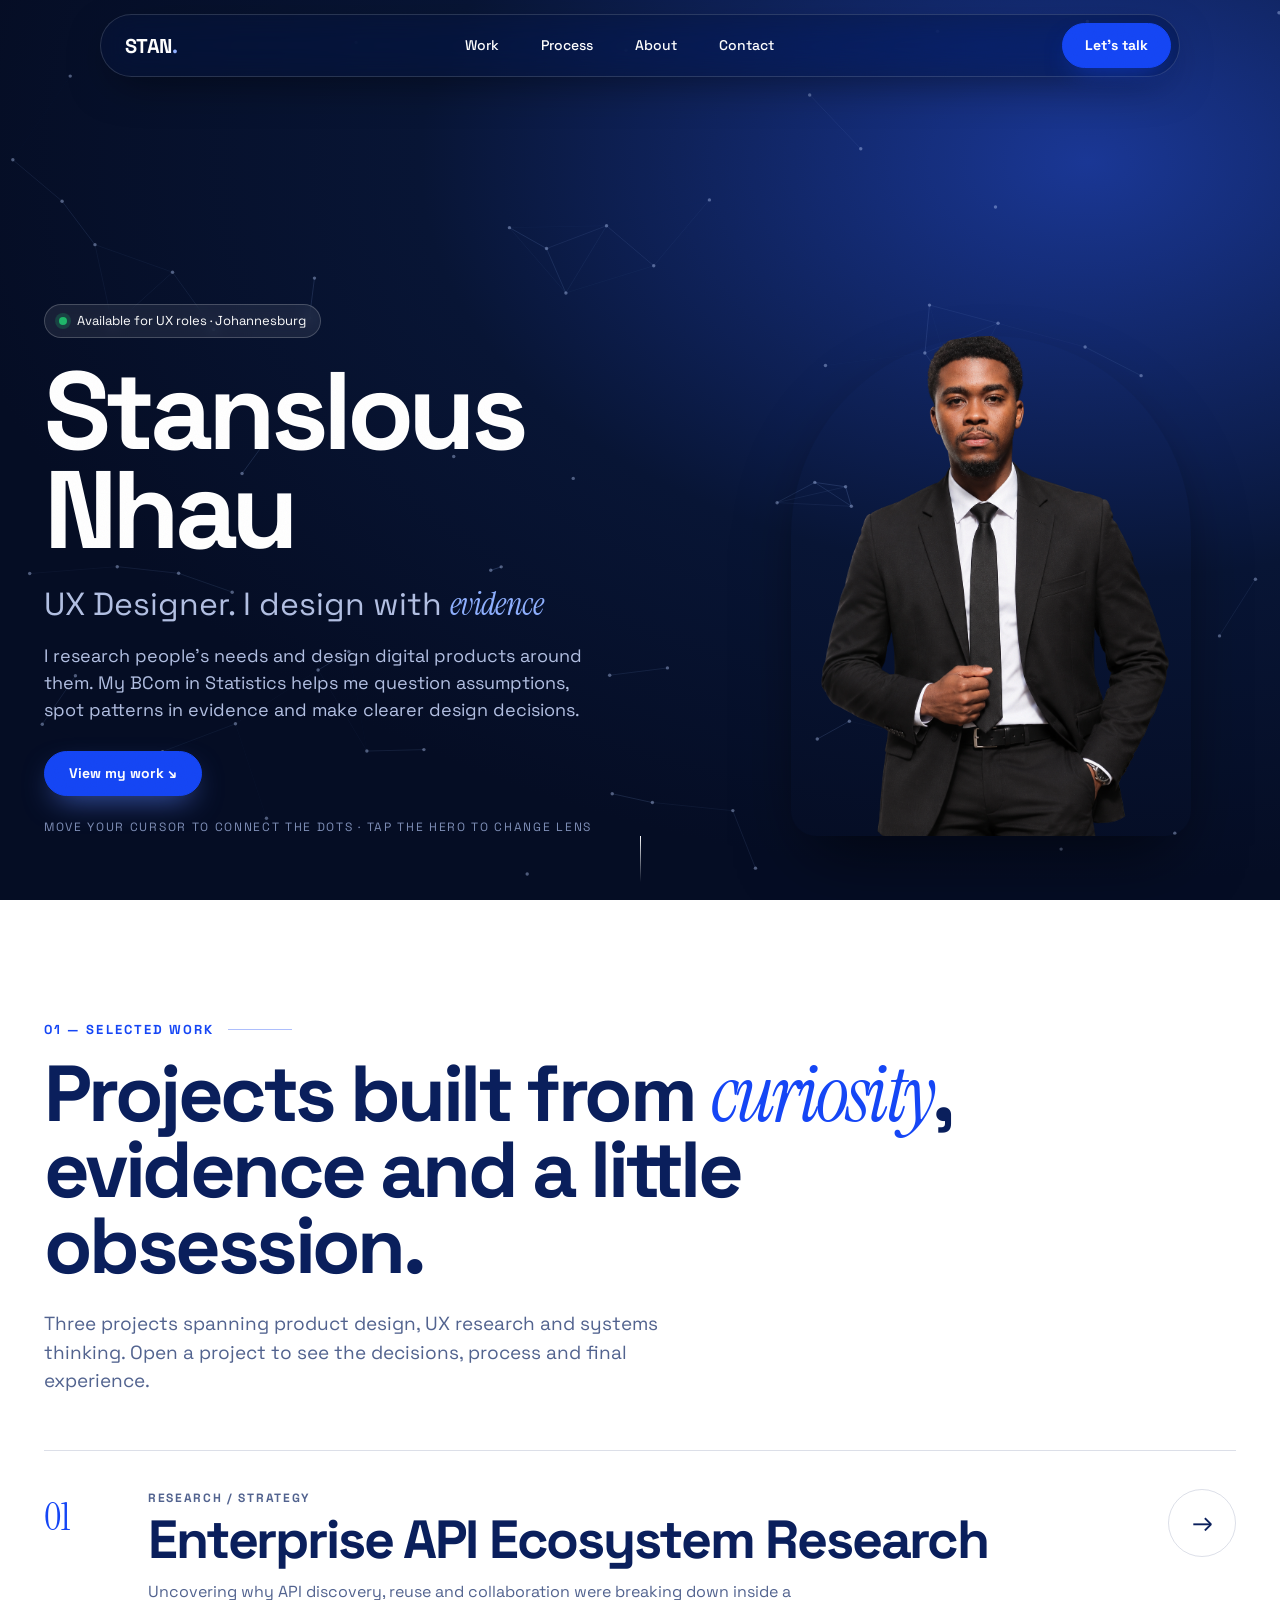
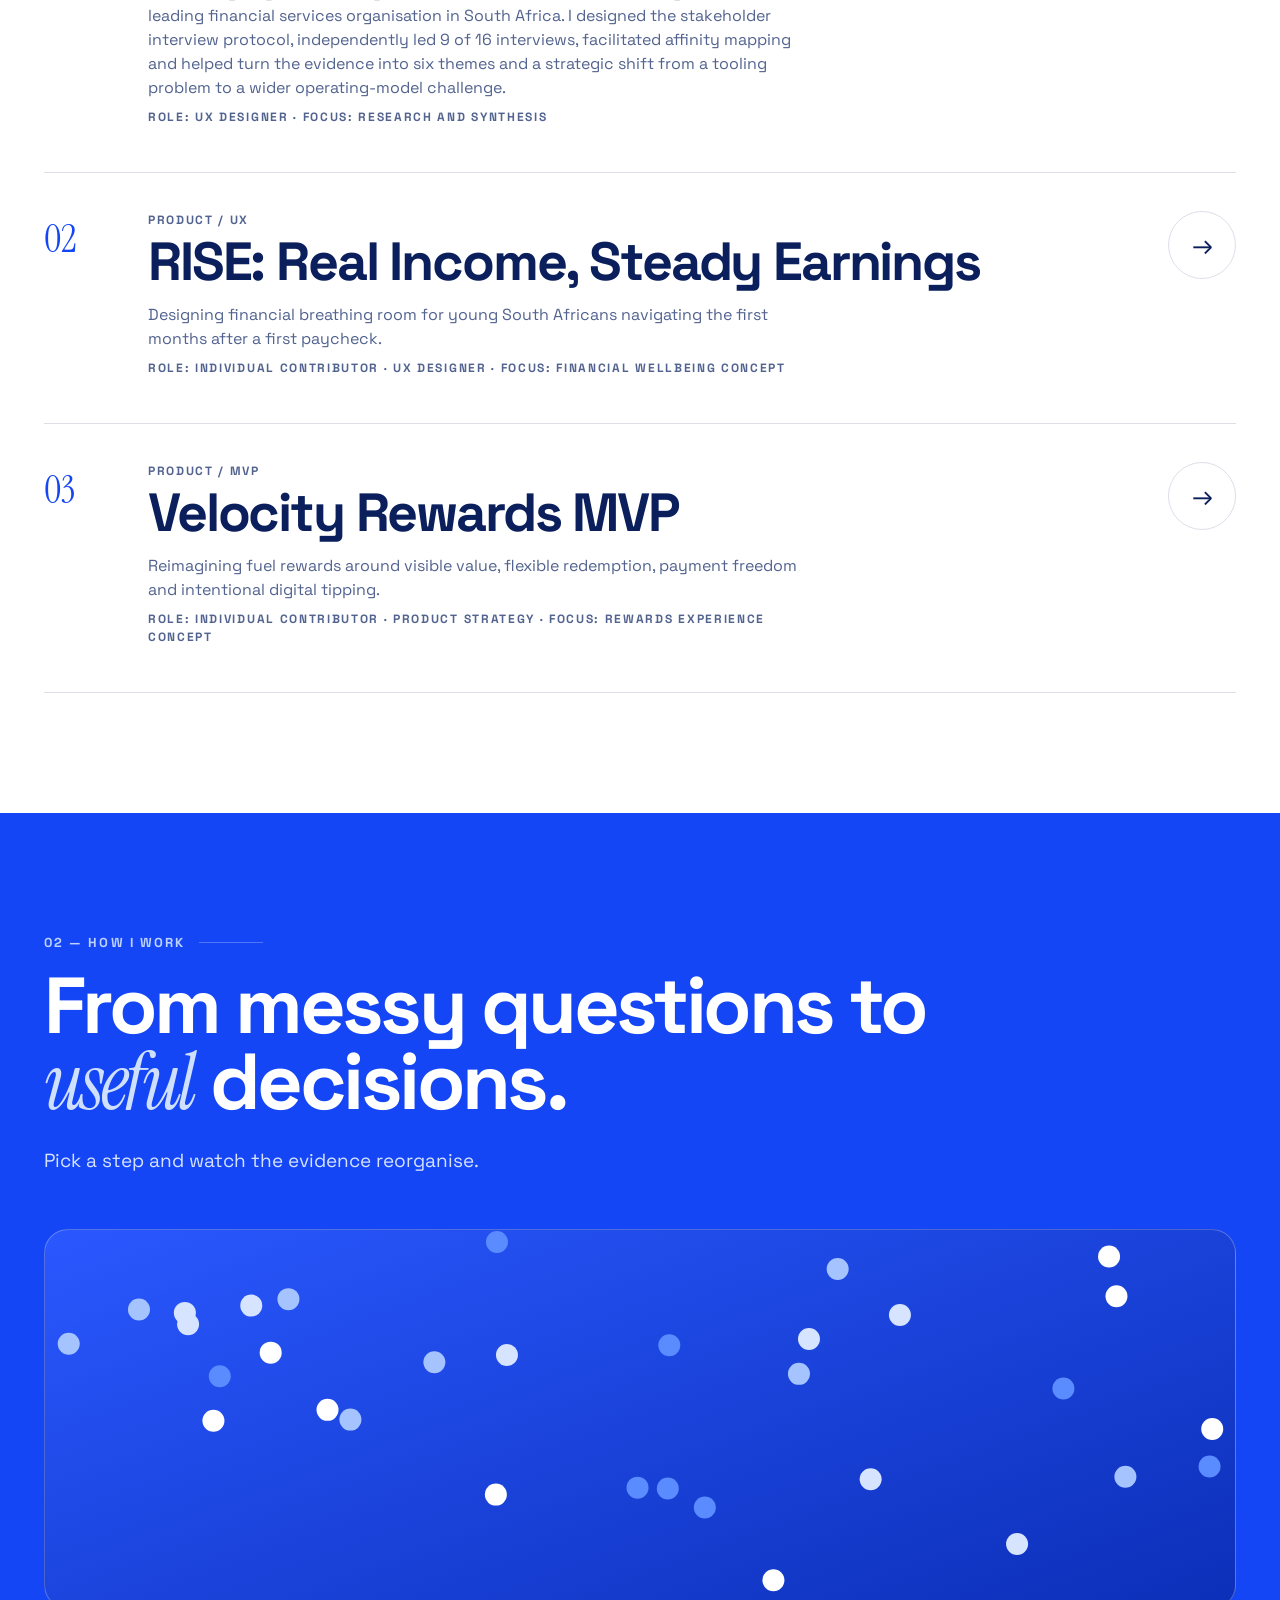
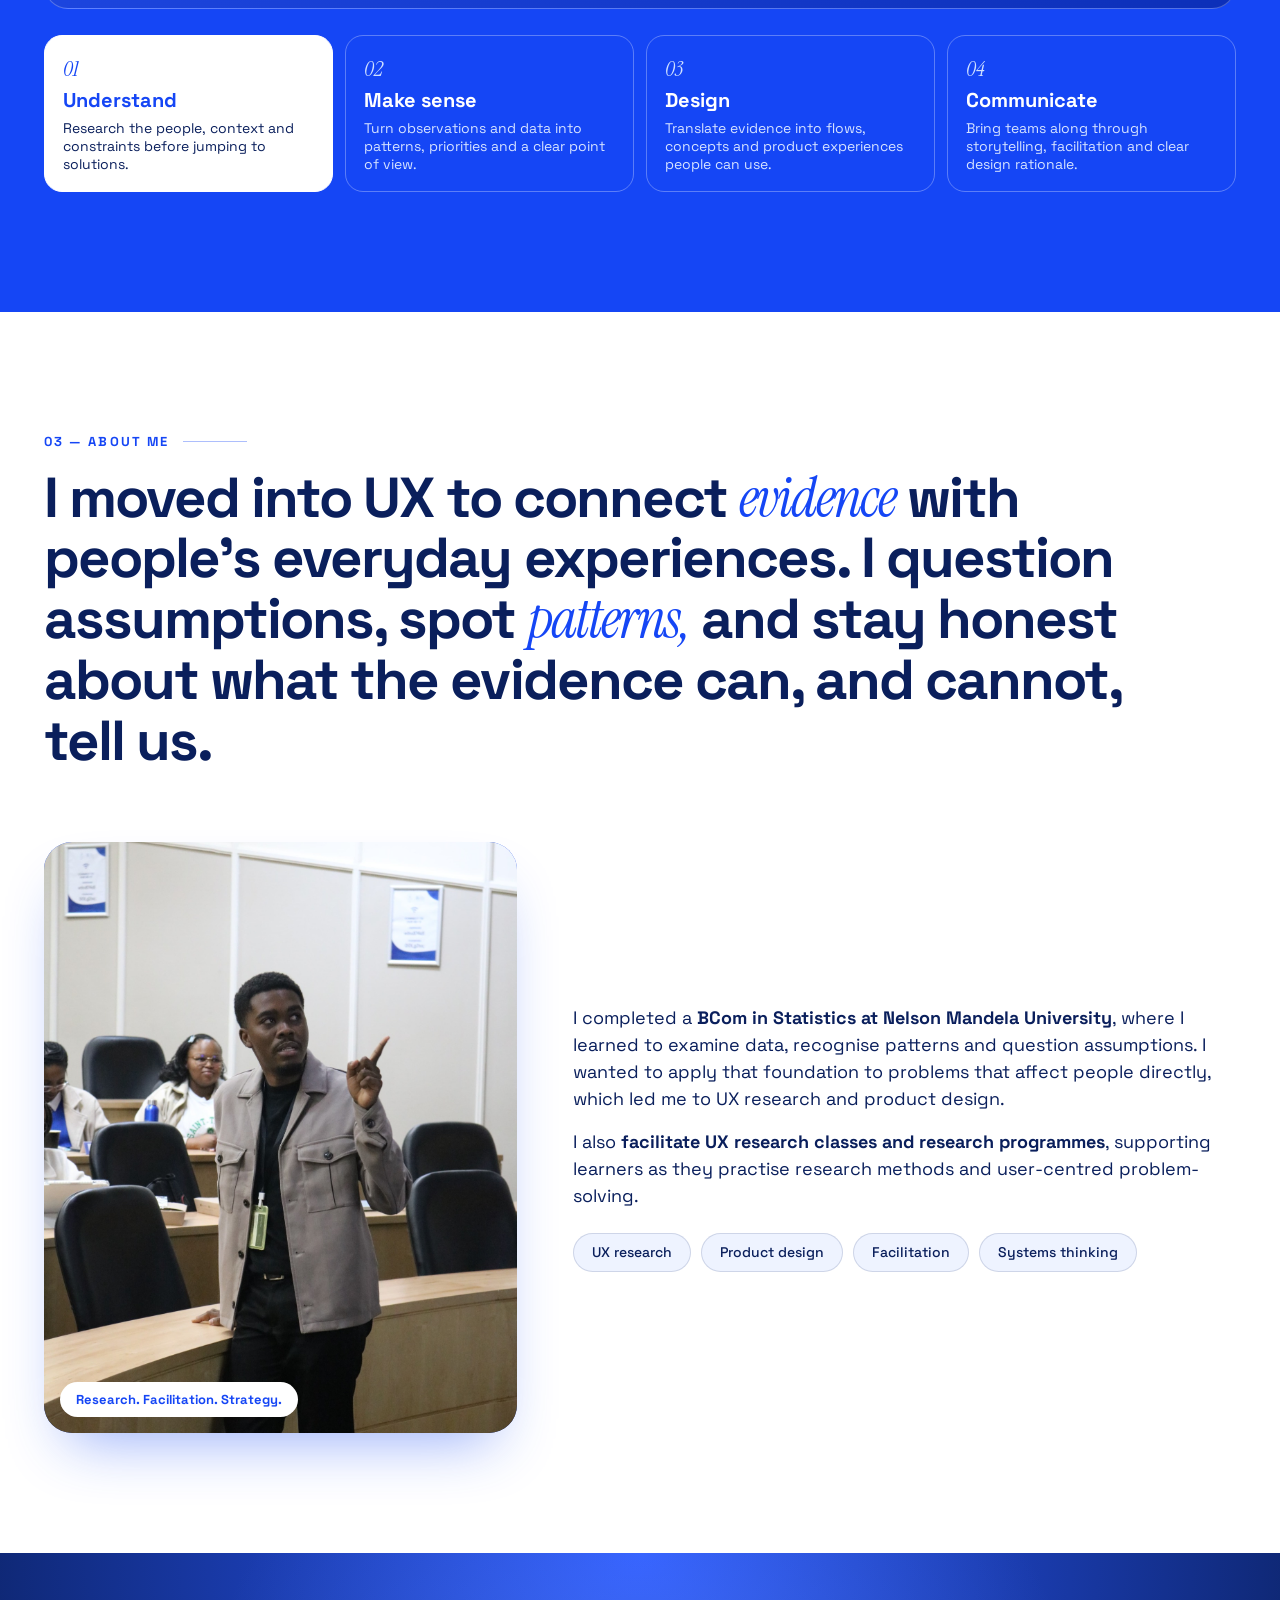
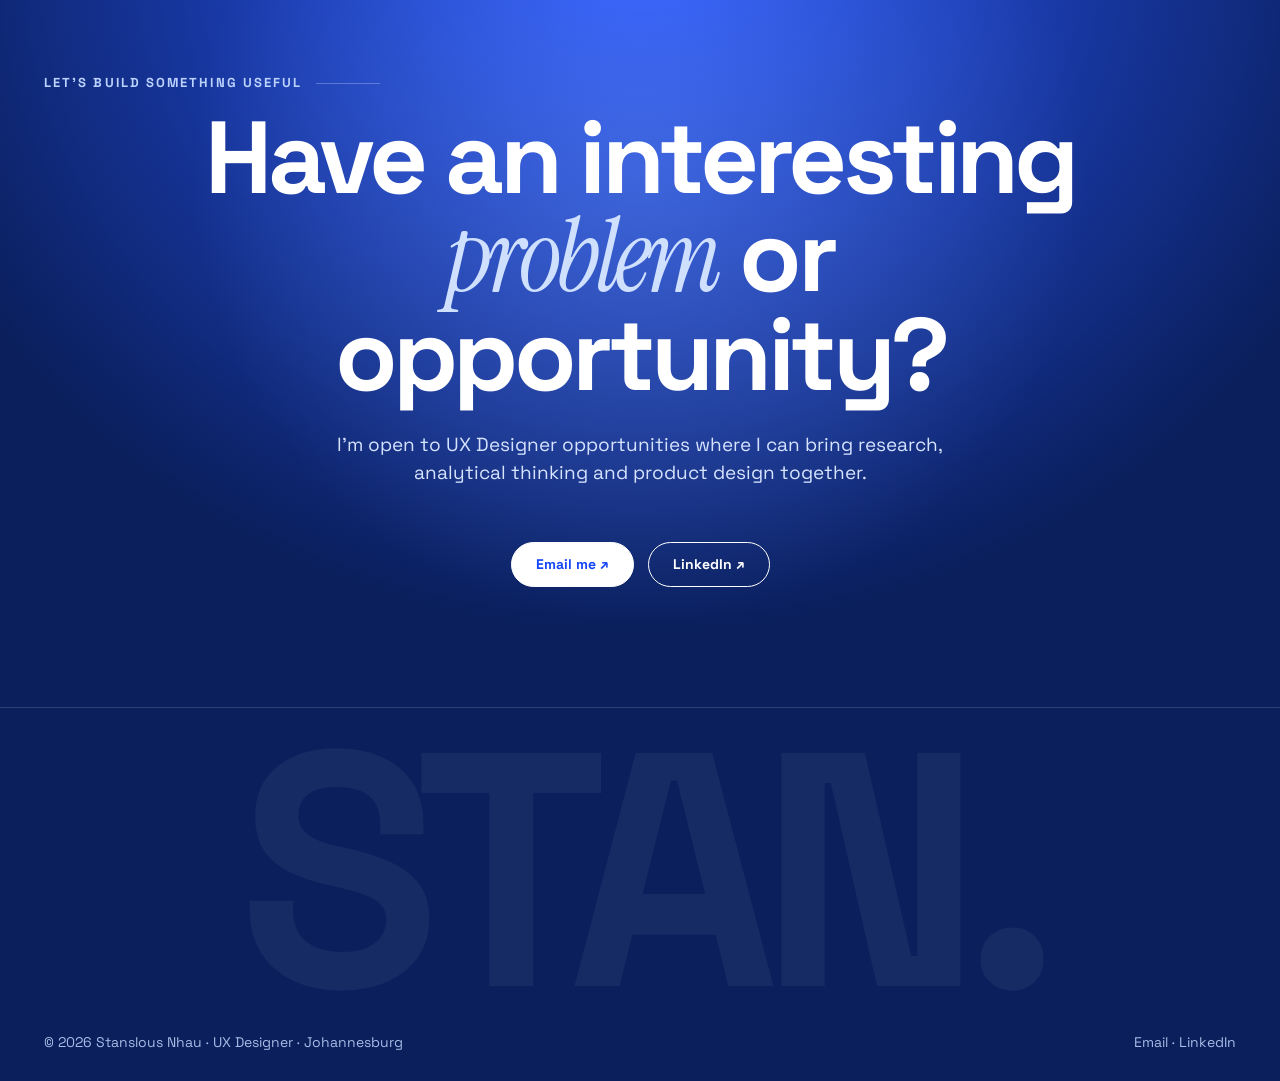
==== index.html @ 04c6da14 "pic" ====
<!DOCTYPE html>
<html lang="en">
<head>
<meta charset="utf-8">
<meta name="viewport" content="width=device-width, initial-scale=1, viewport-fit=cover">
<title>Stanslous Nhau | UX Designer</title>
<meta name="description" content="Stanslous Nhau is a UX Designer with a BCom in Statistics, using research and quantitative reasoning to make better product decisions.">
<meta name="theme-color" content="#1546f5">
<link rel="preconnect" href="https://fonts.googleapis.com">
<link rel="preconnect" href="https://fonts.gstatic.com" crossorigin>
<link href="https://fonts.googleapis.com/css2?family=Instrument+Serif:ital@0;1&family=Space+Grotesk:wght@400;500;700&display=swap" rel="stylesheet">
<style>
:root{--blue:#1546f5;--navy:#0a1f5c;--tint:#eef3ff;--white:#fff;
--bg:#fff;--fg:#0a1f5c;--mute:#52638f;--line:rgba(10,31,92,.14);--card:#eef3ff;--em:#1546f5;
--sans:"Space Grotesk",system-ui,-apple-system,"Segoe UI",Arial,sans-serif;--serif:"Instrument Serif",Georgia,"Times New Roman",serif;
box-sizing:border-box;padding-top:env(safe-area-inset-top,0px);padding-bottom:env(safe-area-inset-bottom,0px)}
html{scroll-behavior:smooth;scroll-padding-top:calc(env(safe-area-inset-top,0px) + 70px);color-scheme:light}
*{box-sizing:border-box}
body{margin:0;background:var(--bg);color:var(--fg);font-family:var(--sans);line-height:1.5;overflow-x:hidden}
a{color:inherit;text-decoration:none}
em,.em{font-family:var(--serif);font-style:italic;font-weight:400;color:var(--em)}
.wrap{max-width:1240px;margin:0 auto;padding:0 24px}
#bar{position:fixed;top:0;left:0;height:3px;width:0;background:var(--blue);z-index:100}
.cur{position:fixed;left:0;top:0;width:34px;height:34px;margin:-17px 0 0 -17px;border:1.5px solid var(--blue);border-radius:50%;pointer-events:none;z-index:90;transition:width .25s,height .25s,margin .25s,background .25s;opacity:0}
.cur.big{width:78px;height:78px;margin:-39px 0 0 -39px;background:rgba(21,70,245,.14)}
@media(hover:none), (max-width:700px){.cur,.pv{display:none!important}}
.logo{font-weight:700;font-size:20px;letter-spacing:-.03em}
.pill{display:inline-block;border:1.5px solid currentColor;border-radius:999px;padding:11px 24px;font-weight:700;font-size:14px;transition:background .25s,color .25s,border-color .25s;color:inherit;font-family:inherit}
.pill.fill{background:var(--blue);border-color:var(--blue);color:#fff}
.pill.fill:hover{background:var(--navy);border-color:var(--navy)}
.pill.wt{background:#fff;border-color:#fff;color:var(--blue)}.pill.wt:hover{background:#cfdcff;border-color:#cfdcff}
.pill.ol{color:#fff}.pill.ol:hover{background:#fff;color:var(--blue);border-color:#fff}
.hero{--a:#1546f5;position:relative;min-height:100vh;background:radial-gradient(90% 80% at 85% 20%,#dbe6ff 0%,#fff 62%);overflow:hidden;display:flex;align-items:flex-end;cursor:crosshair}
#cv{position:absolute;inset:0;width:100%;height:100%}
.hero .wrap{position:relative;padding-bottom:64px;padding-top:120px;pointer-events:none;width:100%;display:grid;grid-template-columns:1.15fr .85fr;gap:40px;align-items:end}
.hero a,.hero button{pointer-events:auto}
.chip{display:inline-flex;gap:10px;align-items:center;font-size:13px;border:1px solid var(--line);background:#fff;border-radius:999px;padding:6px 14px;margin-bottom:24px}
.dot{width:8px;height:8px;border-radius:50%;background:#1fb86a;box-shadow:0 0 0 4px rgba(31,184,106,.22)}
h1{font-size:clamp(52px,8.6vw,132px);line-height:.9;letter-spacing:-.05em;margin:0 0 20px;font-weight:700}
.lens{display:inline-block;font-family:var(--serif);font-style:italic;font-weight:400;color:var(--a);letter-spacing:-.02em;transition:opacity .25s,transform .25s}
.lens.out{opacity:0;transform:translateY(12px)}
.sub{font-size:clamp(22px,2.8vw,32px);margin:0 0 14px;color:var(--mute)}
.lede{max-width:540px;color:var(--mute);font-size:18px;margin:0 0 28px}
.hint{font-size:12px;letter-spacing:.14em;text-transform:uppercase;color:#8190b4;margin-top:22px}
.face{position:relative;justify-self:center;width:min(400px,86%);aspect-ratio:4/5;transition:transform .2s ease-out}
.face::before{display:none}
.frame{position:relative;z-index:1;width:100%;height:100%;border-radius:220px 220px 28px 28px;overflow:hidden;background:transparent;display:grid;place-items:center;color:var(--navy);font-weight:700;font-size:88px;letter-spacing:-.05em;box-shadow:none}
.frame img{position:absolute;inset:0;width:100%;height:100%;object-fit:cover}
@media(max-width:860px){.hero .wrap{grid-template-columns:1fr}.face{order:-1;width:220px}.frame{font-size:56px}}
section{padding:120px 0;position:relative}
.eyebrow{font-size:13px;font-weight:700;letter-spacing:.16em;text-transform:uppercase;color:var(--blue);margin:0 0 16px}
h2{font-size:clamp(38px,6.2vw,88px);line-height:.96;letter-spacing:-.045em;margin:0 0 26px;font-weight:700;max-width:1000px}
.lead{color:var(--mute);font-size:19px;max-width:640px;margin:0 0 54px}
.rv{opacity:0;transform:translateY(30px);transition:opacity .8s ease,transform .8s ease}.rv.in{opacity:1;transform:none}
.proj{display:grid;grid-template-columns:80px 1fr auto;gap:24px;padding:38px 0;border-top:1px solid var(--line);align-items:start;transition:padding .35s}
.proj:last-of-type{border-bottom:1px solid var(--line)}
.proj:hover{padding-left:20px}
.proj .n{font-family:var(--serif);font-size:38px;color:var(--blue)}
.proj h3{font-size:clamp(28px,4.2vw,56px);letter-spacing:-.04em;line-height:1;margin:6px 0 14px;font-weight:700}
.tag{font-size:12px;font-weight:700;letter-spacing:.14em;text-transform:uppercase;color:var(--mute)}
.proj p{margin:0 0 8px;max-width:660px;color:var(--mute)}
.ar{width:68px;height:68px;border-radius:50%;border:1.5px solid var(--line);display:grid;place-items:center;font-size:26px;transition:.35s}
.proj:hover .ar{background:var(--blue);color:#fff;border-color:var(--blue);transform:rotate(-45deg)}
@media(max-width:700px){.proj{grid-template-columns:1fr}.ar{width:48px;height:48px}}
.pv{position:fixed;left:0;top:0;width:280px;height:190px;border-radius:18px;pointer-events:none;z-index:80;opacity:0;transform:scale(.8);transition:opacity .25s,transform .25s;display:flex;flex-direction:column;justify-content:space-between;padding:18px;color:#fff;font-weight:700}
.pv.on{opacity:1;transform:scale(1)}
.pv b{font-size:84px;letter-spacing:-.06em;line-height:.8;font-family:var(--serif);font-style:italic;font-weight:400}
.lab{background:var(--blue);color:#fff}
.lab .eyebrow{color:#bcd2ff}.lab .lead{color:#d6e3ff}.lab em{color:#cfe0ff}
.stage{position:relative;height:380px;border:1px solid rgba(255,255,255,.25);border-radius:24px;background:linear-gradient(160deg,#2a58ff,#0c2fb8);overflow:hidden;margin-bottom:26px}
.pt{position:absolute;left:0;top:0;width:22px;height:22px;border-radius:50%;transition:transform 1.1s cubic-bezier(.2,.8,.2,1)}
.steps{display:grid;grid-template-columns:repeat(4,1fr);gap:12px}
.st{background:none;border:1px solid rgba(255,255,255,.3);border-radius:18px;padding:18px;text-align:left;color:inherit;font-family:inherit;cursor:pointer;transition:.3s}
.st b{display:block;font-size:20px;margin:4px 0 6px}.st span{font-family:var(--serif);font-style:italic;color:#cfe0ff;font-size:22px}
.st p{margin:0;font-size:14px;color:#d6e3ff}
.st.on{background:#fff;color:var(--blue);border-color:#fff}.st.on p{color:var(--navy)}.st.on span{color:var(--blue)}
@media(max-width:820px){.steps{grid-template-columns:1fr 1fr}.stage{height:320px}}
.big{font-size:clamp(28px,4.4vw,60px);line-height:1.08;letter-spacing:-.035em;font-weight:700;max-width:1100px;margin:0 0 70px}
.w{opacity:.16;transition:opacity .25s}.w.l{opacity:1}
.two{display:grid;grid-template-columns:5fr 7fr;gap:56px;align-items:center}
.about-photo{position:relative;aspect-ratio:4/5;border-radius:28px;overflow:hidden;background:linear-gradient(160deg,#2f5cff,#0a2a9c);display:grid;place-items:center;color:#fff;font-weight:700;font-size:80px;letter-spacing:-.05em;box-shadow:0 30px 60px -24px rgba(21,70,245,.45)}
.about-photo img{position:absolute;inset:0;width:100%;height:100%;object-fit:cover}
.about-photo i{position:absolute;left:16px;bottom:16px;z-index:2;background:#fff;color:var(--blue);font-style:normal;font-size:13px;font-weight:700;border-radius:999px;padding:8px 16px;letter-spacing:0}
.two p{font-size:18px;margin:0 0 16px}
.chips{display:flex;flex-wrap:wrap;gap:10px;margin-top:24px}
.chips span{border:1.5px solid var(--line);background:var(--tint);border-radius:999px;padding:8px 18px;font-weight:500;font-size:14px;transition:.25s}
.chips span:hover{background:var(--blue);color:#fff;border-color:var(--blue)}
@media(max-width:820px){.two{grid-template-columns:1fr}.about-photo{max-width:360px}}
.contact{background:radial-gradient(80% 120% at 50% 0%,#2a58ff,#0a1f5c 75%);color:#fff;text-align:center;overflow:hidden}
.contact .eyebrow{color:#bcd2ff}
.contact h2{margin-left:auto;margin-right:auto;font-size:clamp(44px,8vw,120px)}
.contact em{color:#cfe0ff}
.contact .lead{margin-left:auto;margin-right:auto;color:#d6e3ff}
.btns{display:flex;gap:14px;justify-content:center;flex-wrap:wrap}
.mag{transition:transform .2s,background .25s,color .25s}
footer{background:var(--navy);color:#a9bbe6;padding:30px 0 calc(env(safe-area-inset-bottom,0px) + 28px);border-top:1px solid rgba(255,255,255,.14);font-size:14px}
footer .wrap{display:flex;justify-content:space-between;flex-wrap:wrap;gap:12px}
footer a:hover{color:#fff}
@media(prefers-reduced-motion:reduce){.rv{opacity:1;transform:none;transition:none}.pt{transition:none}html{scroll-behavior:auto}}

::selection{background:var(--blue);color:#fff}
body::after{content:"";position:fixed;inset:0;pointer-events:none;z-index:95;opacity:.045;mix-blend-mode:multiply;background-image:url("data:image/svg+xml,%3Csvg xmlns='http://www.w3.org/2000/svg' width='160' height='160'%3E%3Cfilter id='n'%3E%3CfeTurbulence type='fractalNoise' baseFrequency='.9' numOctaves='2' stitchTiles='stitch'/%3E%3C/filter%3E%3Crect width='100%25' height='100%25' filter='url(%23n)'/%3E%3C/svg%3E")}
nav{position:fixed;top:calc(env(safe-area-inset-top,0px) + 14px);left:50%;transform:translateX(-50%);width:min(1080px,calc(100% - 28px));z-index:70;display:flex;justify-content:space-between;align-items:center;padding:8px 8px 8px 24px;border-radius:999px;background:rgba(255,255,255,.7);backdrop-filter:blur(18px) saturate(1.5);-webkit-backdrop-filter:blur(18px) saturate(1.5);border:1px solid rgba(10,31,92,.1);box-shadow:0 12px 40px -14px rgba(10,31,92,.28);color:var(--navy);transition:background .4s,box-shadow .4s,top .4s;animation:rise .9s cubic-bezier(.2,.8,.2,1) 1.5s both}
nav.sc{background:rgba(255,255,255,.9);box-shadow:0 14px 44px -12px rgba(10,31,92,.35)}
.logo{font-weight:700;font-size:20px;letter-spacing:-.03em}.logo span{color:var(--blue)}
.links{position:relative;display:flex;gap:2px}
.links a{position:relative;z-index:1;padding:10px 20px;border-radius:999px;font-size:14px;font-weight:500;transition:color .25s}
.links a:hover,.links a.on{color:var(--blue)}
.ind{position:absolute;top:0;bottom:0;left:0;width:0;border-radius:999px;background:var(--tint);opacity:0;transition:left .4s cubic-bezier(.2,.8,.2,1),width .4s cubic-bezier(.2,.8,.2,1),opacity .3s}
.navr{display:flex;gap:8px;align-items:center}
.pill.sm{padding:11px 22px}
.burger{display:none;width:44px;height:44px;border-radius:50%;border:1px solid var(--line);background:#fff;cursor:pointer;position:relative;padding:0}
.burger span{position:absolute;left:13px;right:13px;height:1.6px;background:var(--navy);transition:.35s}
.burger span:first-child{top:18px}.burger span:last-child{top:25px}
.burger.x span:first-child{top:21.5px;transform:rotate(45deg)}.burger.x span:last-child{top:21.5px;transform:rotate(-45deg)}
.menu{position:fixed;inset:0;z-index:65;background:#fff;padding:calc(env(safe-area-inset-top,0px) + 110px) 28px 40px;display:flex;flex-direction:column;justify-content:space-between;opacity:0;visibility:hidden;transform:translateY(-12px);transition:.45s cubic-bezier(.2,.8,.2,1)}
.menu.open{opacity:1;visibility:visible;transform:none}
.menu a.m{font-family:var(--serif);font-size:clamp(46px,13vw,80px);line-height:1.08;letter-spacing:-.02em;display:block;border-bottom:1px solid var(--line);padding:6px 0}
.menu a.m i{font-size:15px;color:var(--blue);font-family:var(--sans);margin-right:14px;font-style:normal;vertical-align:middle}
.menu small{color:var(--mute);font-size:14px}
@media(max-width:760px){.links,.navr .pill{display:none}.burger{display:block}nav{padding-left:20px}}
@media(min-width:761px){.menu{display:none}}
@keyframes rise{from{opacity:0;transform:translate(var(--tx,0),24px)}to{opacity:1;transform:translate(var(--tx,0),0)}}
nav{--tx:-50%}
.intro{position:fixed;inset:0;z-index:200;background:var(--blue);display:grid;place-items:center;color:#fff;animation:curtain 1s cubic-bezier(.76,0,.24,1) 1.05s forwards}
.intro b{font-family:var(--serif);font-weight:400;font-size:clamp(48px,9vw,110px);letter-spacing:-.02em;animation:rise .8s cubic-bezier(.2,.8,.2,1) .15s both}
.intro small{display:block;text-align:center;font-size:12px;letter-spacing:.2em;text-transform:uppercase;opacity:.75;margin-top:6px;animation:rise .8s ease .35s both}
@keyframes curtain{to{transform:translateY(-100%);visibility:hidden}}
.hero .wrap>div:first-child>*{animation:rise .9s cubic-bezier(.2,.8,.2,1) backwards}
.hero .wrap>div:first-child>*:nth-child(1){animation-delay:1.55s}.hero .wrap>div:first-child>*:nth-child(2){animation-delay:1.65s}.hero .wrap>div:first-child>*:nth-child(3){animation-delay:1.75s}.hero .wrap>div:first-child>*:nth-child(4){animation-delay:1.85s}.hero .wrap>div:first-child>*:nth-child(5){animation-delay:1.95s}.hero .wrap>div:first-child>*:nth-child(6){animation-delay:2.05s}
.face{animation:rise 1.1s cubic-bezier(.2,.8,.2,1) 1.7s backwards}
.scrollcue{position:absolute;left:50%;bottom:18px;z-index:2;width:1px;height:46px;background:linear-gradient(var(--blue),transparent);transform-origin:top;animation:cue 2s ease-in-out infinite;pointer-events:none}
@keyframes cue{0%{transform:scaleY(0)}50%{transform:scaleY(1)}100%{transform:scaleY(1);opacity:0}}
.pill.fill{box-shadow:0 12px 28px -12px rgba(21,70,245,.65)}
.pill.fill:hover{transform:translateY(-2px)}
.proj{position:relative;isolation:isolate}
.proj::after{content:"";position:absolute;inset:0 -24px;background:linear-gradient(90deg,rgba(21,70,245,.07),transparent 70%);opacity:0;transition:opacity .4s;z-index:-1;border-radius:16px}
.proj:hover::after{opacity:1}
.eyebrow{display:flex;align-items:center;gap:14px}.eyebrow::after{content:"";height:1px;width:64px;background:currentColor;opacity:.35}
.contact{position:relative}.contact::before{content:"";position:absolute;left:50%;top:-30%;width:70vw;height:70vw;max-width:900px;max-height:900px;transform:translateX(-50%);border-radius:50%;background:radial-gradient(closest-side,rgba(120,160,255,.35),transparent);pointer-events:none}
.contact .wrap{position:relative}
.fw{font-weight:700;font-size:clamp(120px,26vw,380px);letter-spacing:-.06em;line-height:.8;color:rgba(255,255,255,.05);text-align:center;white-space:nowrap;overflow:hidden;margin-bottom:28px;user-select:none}
@media(prefers-reduced-motion:reduce){.intro{display:none}nav,.face,.hero .wrap>div:first-child>*{animation:none}.scrollcue{display:none}}

.hero{--a:#8fb0ff;background:radial-gradient(90% 80% at 85% 18%,#1a3796 0%,#081535 58%,#050d24 100%);color:#fff}
.hero h1{color:#fff}
.hero .sub,.hero .lede{color:#b3c0e3}
.hero .chip{background:rgba(255,255,255,.08);border-color:rgba(255,255,255,.2);color:#fff;backdrop-filter:blur(6px)}
.hero .hint{color:#7f8fb8}
.hero .face::before{opacity:.35;background:#4f7cff;filter:blur(36px)}
.hero .frame{box-shadow:0 30px 70px -20px rgba(0,0,0,.65)}
.scrollcue{background:linear-gradient(#fff,transparent)}
.hero .pill.fill{box-shadow:0 12px 30px -10px rgba(90,130,255,.7)}
.hero .pill.fill:hover{background:#fff;color:var(--blue);border-color:#fff}
nav.dk{background:rgba(8,21,53,.5);border-color:rgba(255,255,255,.14);color:#fff;box-shadow:0 14px 44px -14px rgba(0,0,0,.55)}
nav.dk .links a:hover,nav.dk .links a.on{color:#a9c2ff}
nav.dk .ind{background:rgba(255,255,255,.12)}
nav.dk .logo span{color:#8fb0ff}
nav.dk .pill.fill:hover{background:#fff;color:var(--blue);border-color:#fff}
nav.dk .burger{background:rgba(255,255,255,.1);border-color:rgba(255,255,255,.22)}
nav.dk .burger span{background:#fff}
nav.mo{background:transparent;border-color:transparent;box-shadow:none;backdrop-filter:none;-webkit-backdrop-filter:none;color:var(--navy)}
nav.mo .logo span{color:var(--blue)}
nav.mo .burger{background:#fff;border-color:var(--line)}
nav.mo .burger span{background:var(--navy)}
</style>
</head>
<body>
<div id="bar"></div><div class="cur" id="cur"></div>
<div class="pv" id="pv"><span id="pvt"></span><b id="pvn"></b></div>

<div class="intro" aria-hidden="true"><div><b>Stanslous Nhau</b><small>UX Designer · Portfolio</small></div></div>
<nav id="nav">
  <a class="logo" href="#top">STAN<span>.</span></a>
  <div class="links" id="links"><i class="ind" id="ind"></i><a href="#work">Work</a><a href="#lab">Process</a><a href="#about">About</a><a href="#contact">Contact</a></div>
  <div class="navr"><a class="pill fill sm" href="#contact">Let’s talk</a><button class="burger" id="burger" aria-label="Open menu" aria-expanded="false"><span></span><span></span></button></div>
</nav>
<div class="menu" id="menu"><div><a class="m" href="#work"><i>01</i>Work</a><a class="m" href="#lab"><i>02</i>Process</a><a class="m" href="#about"><i>03</i>About</a><a class="m" href="#contact"><i>04</i>Contact</a></div><small>smnhau03@gmail.com · Johannesburg, South Africa</small></div>

<header class="hero" id="top">
  <canvas id="cv"></canvas>
  <div class="wrap">
    <div>
      <div class="chip"><span class="dot"></span>Available for UX roles · Johannesburg</div>
      <h1>Stanslous Nhau</h1>
      <p class="sub">UX Designer. I design with <span class="lens" id="lens">evidence</span></p>
      <p class="lede">I research people’s needs and design digital products around them. My BCom in Statistics helps me question assumptions, spot patterns in evidence and make clearer design decisions.</p>
      <a class="pill fill mag" href="#work">View my work ↘</a>
      <div class="hint">Move your cursor to connect the dots · tap the hero to change lens</div>
    </div>
    <div class="face" id="face"><div class="frame">SN<img src="assets/stan-portrait.png" alt="Portrait of Stanslous Nhau" onerror="this.remove()"></div></div>
  </div>
<div class="scrollcue"></div>
</header>

<section id="work">
  <div class="wrap">
    <p class="eyebrow rv">01 — Selected work</p>
    <h2 class="rv">Projects built from <em>curiosity</em>, evidence and a little obsession.</h2>
    <p class="lead rv">Three projects spanning product design, UX research and systems thinking. Open a project to see the decisions, process and final experience.</p>

    <a class="proj rv" href="enterprise-api.html" data-c="#1546f5" data-n="01" data-t="Research / Strategy">
      <div class="n">01</div>
      <div><div class="tag">Research / Strategy</div><h3>Enterprise API Ecosystem Research</h3>
      <p>Uncovering why API discovery, reuse and collaboration were breaking down inside a leading financial services organisation in South Africa. I designed the stakeholder interview protocol, independently led 9 of 16 interviews, facilitated affinity mapping and helped turn the evidence into six themes and a strategic shift from a tooling problem to a wider operating-model challenge.</p>
      <p class="tag">Role: UX Designer · Focus: Research and synthesis</p></div><div class="ar">→</div>
    </a>
    <a class="proj rv" href="rise.html" data-c="#4f46e5" data-n="02" data-t="Product / UX">
      <div class="n">02</div>
      <div><div class="tag">Product / UX</div><h3>RISE: Real Income, Steady Earnings</h3>
      <p>Designing financial breathing room for young South Africans navigating the first months after a first paycheck.</p>
      <p class="tag">Role: Individual contributor · UX Designer · Focus: Financial wellbeing concept</p></div><div class="ar">→</div>
    </a>
    <a class="proj rv" href="velocity.html" data-c="#0a1f5c" data-n="03" data-t="Product / MVP">
      <div class="n">03</div>
      <div><div class="tag">Product / MVP</div><h3>Velocity Rewards MVP</h3>
      <p>Reimagining fuel rewards around visible value, flexible redemption, payment freedom and intentional digital tipping.</p>
      <p class="tag">Role: Individual contributor · Product strategy · Focus: Rewards experience concept</p></div><div class="ar">→</div>
    </a>
  </div>
</section>

<section class="lab" id="lab">
  <div class="wrap">
    <p class="eyebrow rv">02 — How I work</p>
    <h2 class="rv">From messy questions to <em>useful</em> decisions.</h2>
    <p class="lead rv">Pick a step and watch the evidence reorganise.</p>
    <div class="stage rv" id="stage" aria-label="Interactive illustration of the four steps"></div>
    <div class="steps rv" id="steps">
      <button class="st on"><span>01</span><b>Understand</b><p>Research the people, context and constraints before jumping to solutions.</p></button>
      <button class="st"><span>02</span><b>Make sense</b><p>Turn observations and data into patterns, priorities and a clear point of view.</p></button>
      <button class="st"><span>03</span><b>Design</b><p>Translate evidence into flows, concepts and product experiences people can use.</p></button>
      <button class="st"><span>04</span><b>Communicate</b><p>Bring teams along through storytelling, facilitation and clear design rationale.</p></button>
    </div>
  </div>
</section>

<section id="about">
  <div class="wrap">
    <p class="eyebrow">03 — About me</p>
    <p class="big" id="big">I moved into UX to connect _evidence_ with people’s everyday experiences. I question assumptions, spot _patterns_, and stay honest about what the evidence can, and cannot, tell us.</p>
    <div class="two rv">
      <div class="about-photo">SN<img src="assets/stan-about.jpg" alt="Stanslous Nhau presenting in a workshop" onerror="this.remove()"><i>Research. Facilitation. Strategy.</i></div>
      <div>
        <p>I completed a <b>BCom in Statistics at Nelson Mandela University</b>, where I learned to examine data, recognise patterns and question assumptions. I wanted to apply that foundation to problems that affect people directly, which led me to UX research and product design.</p>
        <p>I also <b>facilitate UX research classes and research programmes</b>, supporting learners as they practise research methods and user-centred problem-solving.</p>
        <div class="chips"><span>UX research</span><span>Product design</span><span>Facilitation</span><span>Systems thinking</span></div>
      </div>
    </div>
  </div>
</section>

<section class="contact" id="contact">
  <div class="wrap rv">
    <p class="eyebrow">Let’s build something useful</p>
    <h2>Have an interesting <em>problem</em> or opportunity?</h2>
    <p class="lead">I’m open to UX Designer opportunities where I can bring research, analytical thinking and product design together.</p>
    <div class="btns"><a class="pill wt mag" href="mailto:smnhau03@gmail.com">Email me ↗</a><a class="pill ol mag" href="https://www.linkedin.com/in/stanslous-nhau-3b56a53a6/">LinkedIn ↗</a></div>
  </div>
</section>
<footer><div class="fw" aria-hidden="true">STAN.</div><div class="wrap"><span>© 2026 Stanslous Nhau · UX Designer · Johannesburg</span><span><a href="mailto:smnhau03@gmail.com">Email</a> · <a href="https://www.linkedin.com/in/stanslous-nhau-3b56a53a6/">LinkedIn</a></span></div></footer>

<script>
(function(){
var $=function(s){return document.querySelector(s)},$$=function(s){return Array.prototype.slice.call(document.querySelectorAll(s))};
var RM=window.matchMedia('(prefers-reduced-motion:reduce)').matches;
var mx=-999,my=-999,cx=0,cy=0;
var bar=$('#bar'),cur=$('#cur'),pv=$('#pv'),face=$('#face');
window.addEventListener('mousemove',function(e){mx=e.clientX;my=e.clientY;cur.style.opacity=1;
 if(face&&!RM){face.style.transform=''}});
(function loop(){cx+=(mx-cx)*.2;cy+=(my-cy)*.2;cur.style.transform='translate('+cx+'px,'+cy+'px)';
 pv.style.left=(cx+24)+'px';pv.style.top=(cy+24)+'px';requestAnimationFrame(loop)})();
$$('a,button').forEach(function(e){e.addEventListener('mouseenter',function(){cur.classList.add('big')});e.addEventListener('mouseleave',function(){cur.classList.remove('big')})});
$$('.proj').forEach(function(p){p.addEventListener('mouseenter',function(){if(matchMedia('(hover:none)').matches||innerWidth<=700)return;pv.style.background=p.dataset.c;$('#pvn').textContent=p.dataset.n;$('#pvt').textContent=p.dataset.t;pv.classList.add('on')});
 p.addEventListener('mouseleave',function(){pv.classList.remove('on')});
 p.addEventListener('click',function(){pv.classList.remove('on');pv.style.opacity='0'},true);
 p.addEventListener('touchstart',function(){pv.classList.remove('on');pv.style.opacity='0'},{passive:true});
});
window.addEventListener('pagehide',function(){pv&&pv.classList.remove('on')});
$$('.mag').forEach(function(b){b.addEventListener('mousemove',function(e){var r=b.getBoundingClientRect();
 b.style.transform='translate('+((e.clientX-r.left-r.width/2)*.25)+'px,'+((e.clientY-r.top-r.height/2)*.35)+'px)'});
 b.addEventListener('mouseleave',function(){b.style.transform=''})});
var io=new IntersectionObserver(function(es){es.forEach(function(e){if(e.isIntersecting){e.target.classList.add('in');io.unobserve(e.target)}})},{threshold:.12});
$$('.rv').forEach(function(e){io.observe(e)});
var big=$('#big');
big.innerHTML=big.textContent.split(' ').map(function(w){var m=/^_(.+)_([.,]?)$/.exec(w);
 return m?'<span class="w em">'+m[1]+m[2]+'</span>':'<span class="w">'+w+'</span>'}).join(' ');
var words=$$('#big .w');
window.addEventListener('scroll',function(){
 var h=document.documentElement;bar.style.width=(h.scrollTop/(h.scrollHeight-innerHeight)*100)+'%';
 var r=big.getBoundingClientRect(),p=Math.max(0,Math.min(1,(innerHeight*.85-r.top)/(r.height+innerHeight*.25)));
 var n=Math.round(p*words.length);words.forEach(function(w,i){w.classList.toggle('l',i<n)})},{passive:true});
/* hero canvas */
var cv=$('#cv'),g=cv.getContext('2d'),hero=$('.hero'),dots=[],W,H,acc='#8fb0ff';
function size(){W=cv.width=hero.clientWidth;H=cv.height=hero.clientHeight;dots=[];var n=Math.round(W*H/16000);
 for(var i=0;i<n;i++)dots.push({x:Math.random()*W,y:Math.random()*H,vx:(Math.random()-.5)*.35,vy:(Math.random()-.5)*.35})}
size();window.addEventListener('resize',size);
function draw(){g.clearRect(0,0,W,H);var r=hero.getBoundingClientRect(),px=mx-r.left,py=my-r.top;
 for(var i=0;i<dots.length;i++){var a=dots[i];if(!RM){a.x+=a.vx;a.y+=a.vy;if(a.x<0||a.x>W)a.vx*=-1;if(a.y<0||a.y>H)a.vy*=-1}
  var dm=Math.hypot(a.x-px,a.y-py);g.fillStyle=dm<170?acc:'rgba(190,210,255,.4)';g.beginPath();g.arc(a.x,a.y,dm<170?2.8:1.7,0,7);g.fill();
  if(dm<170){g.strokeStyle=acc;g.globalAlpha=1-dm/170;g.beginPath();g.moveTo(a.x,a.y);g.lineTo(px,py);g.stroke();g.globalAlpha=1}
  for(var j=i+1;j<dots.length;j++){var b=dots[j],d=Math.hypot(a.x-b.x,a.y-b.y);
   if(d<110){g.strokeStyle='rgba(150,185,255,'+(.22*(1-d/110))+')';g.beginPath();g.moveTo(a.x,a.y);g.lineTo(b.x,b.y);g.stroke()}}}
 requestAnimationFrame(draw)}
draw();
var L=[['evidence','#8fb0ff'],['empathy','#4fd1ff'],['clarity','#c1b8ff'],['curiosity','#ffffff']],li=0,lens=$('#lens');
function next(){li=(li+1)%L.length;lens.classList.add('out');setTimeout(function(){lens.textContent=L[li][0];acc=L[li][1];hero.style.setProperty('--a',acc);lens.classList.remove('out')},250)}
hero.addEventListener('click',function(e){if(!e.target.closest('a'))next()});
setInterval(next,4200);
/* process stage */
var stage=$('#stage'),pts=[],C=['#ffffff','#a5c4ff','#5b8cff','#d6e4ff'],N=32,seed=[];
for(var i=0;i<N;i++){var p=document.createElement('div');p.className='pt';p.style.background=C[i%4];stage.appendChild(p);pts.push(p);seed.push([Math.random(),Math.random()])}
function layout(m){var w=stage.clientWidth,h=stage.clientHeight;
 pts.forEach(function(p,i){var x,y,k=i%4,q=(i/4|0);
  if(m===0){x=seed[i][0]*(w-30);y=seed[i][1]*(h-30)}
  else if(m===1){var cxs=[.2,.4,.6,.8],cys=[.35,.7,.35,.7],a=q*.8+k;x=w*cxs[k]+Math.cos(a)*(18+q*6)-11;y=h*cys[k]+Math.sin(a)*(18+q*6)-11}
  else if(m===2){var col=i%8,row=i/8|0;x=w*.12+col*(w*.76/7)-11;y=h*.2+row*(h*.6/3)-11}
  else{var a2=i/N*6.283;x=w/2+Math.cos(a2)*Math.min(w,h)*.38-11;y=h/2+Math.sin(a2)*Math.min(w,h)*.38-11}
  p.style.transform='translate('+x+'px,'+y+'px) scale('+(m===3?1.15:1)+')'})}
var cur2=0,auto=true,sb=$$('.st');
function pick(m,u){if(u)auto=false;cur2=m;sb.forEach(function(b,i){b.classList.toggle('on',i===m)});layout(m)}
sb.forEach(function(b,i){b.addEventListener('click',function(){pick(i,true)})});
layout(0);window.addEventListener('resize',function(){layout(cur2)});
setInterval(function(){if(auto&&!RM){var r=stage.getBoundingClientRect();if(r.top<innerHeight&&r.bottom>0)pick((cur2+1)%4,false)}},3400);

/* nav: scroll state, active section, mobile menu */
var navEl=$('#nav'),ind=$('#ind'),lk=$$('#links a'),secs=['work','lab','about','contact'],burger=$('#burger'),menu=$('#menu');
function setInd(i){if(i<0){ind.style.opacity=0;lk.forEach(function(a){a.classList.remove('on')});return}
 var a=lk[i];ind.style.opacity=1;ind.style.left=a.offsetLeft+'px';ind.style.width=a.offsetWidth+'px';lk.forEach(function(x,j){x.classList.toggle('on',j===i)})}
function navScroll(){navEl.classList.toggle('sc',scrollY>30);navEl.classList.toggle('dk',$('.hero').getBoundingClientRect().bottom>90);var cur=-1;
 secs.forEach(function(id,i){var e=document.getElementById(id);if(e&&e.getBoundingClientRect().top<innerHeight*.45)cur=i});setInd(cur)}
window.addEventListener('scroll',navScroll,{passive:true});window.addEventListener('resize',navScroll);navScroll();
function tgl(o){menu.classList.toggle('open',o);navEl.classList.toggle('mo',o);burger.classList.toggle('x',o);burger.setAttribute('aria-expanded',o);burger.setAttribute('aria-label',o?'Close menu':'Open menu')}
burger.addEventListener('click',function(){tgl(!menu.classList.contains('open'))});
$$('#menu a').forEach(function(a){a.addEventListener('click',function(){tgl(false)})});
})();
</script>
</body>
</html>
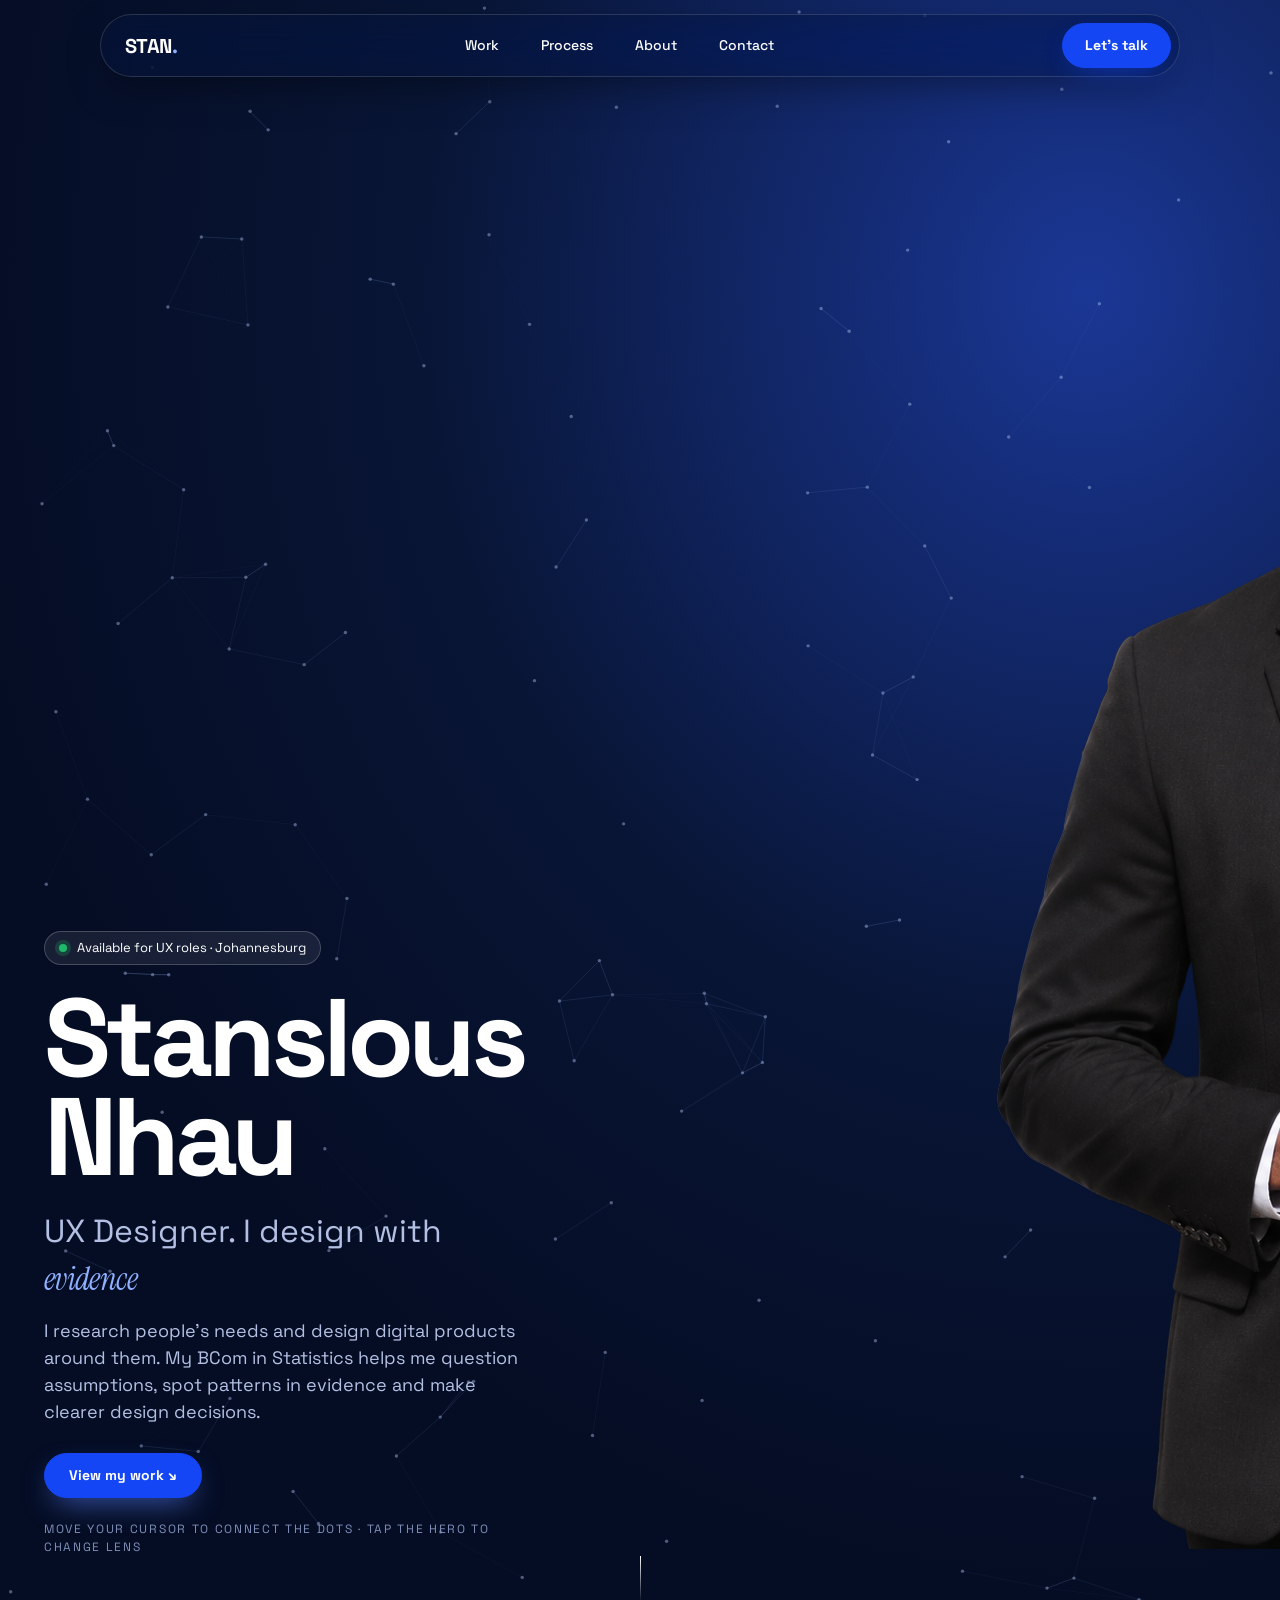
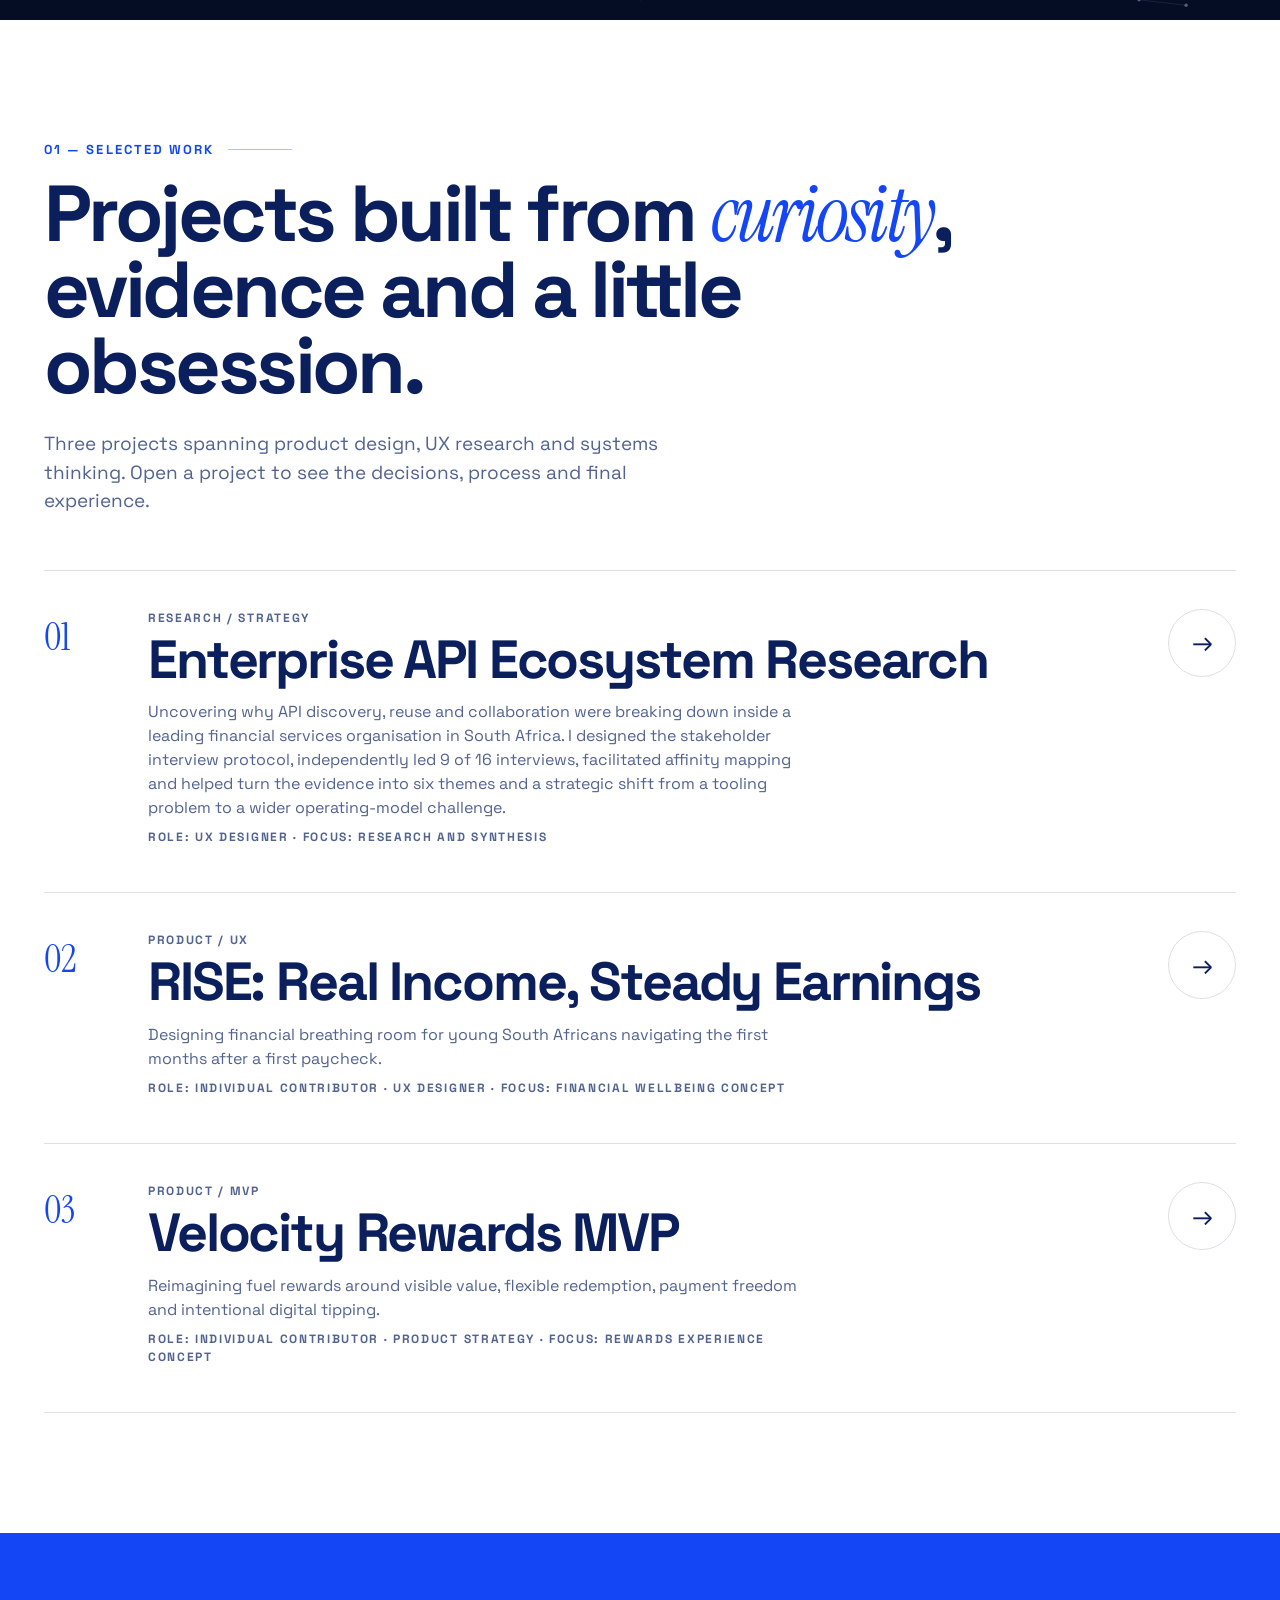
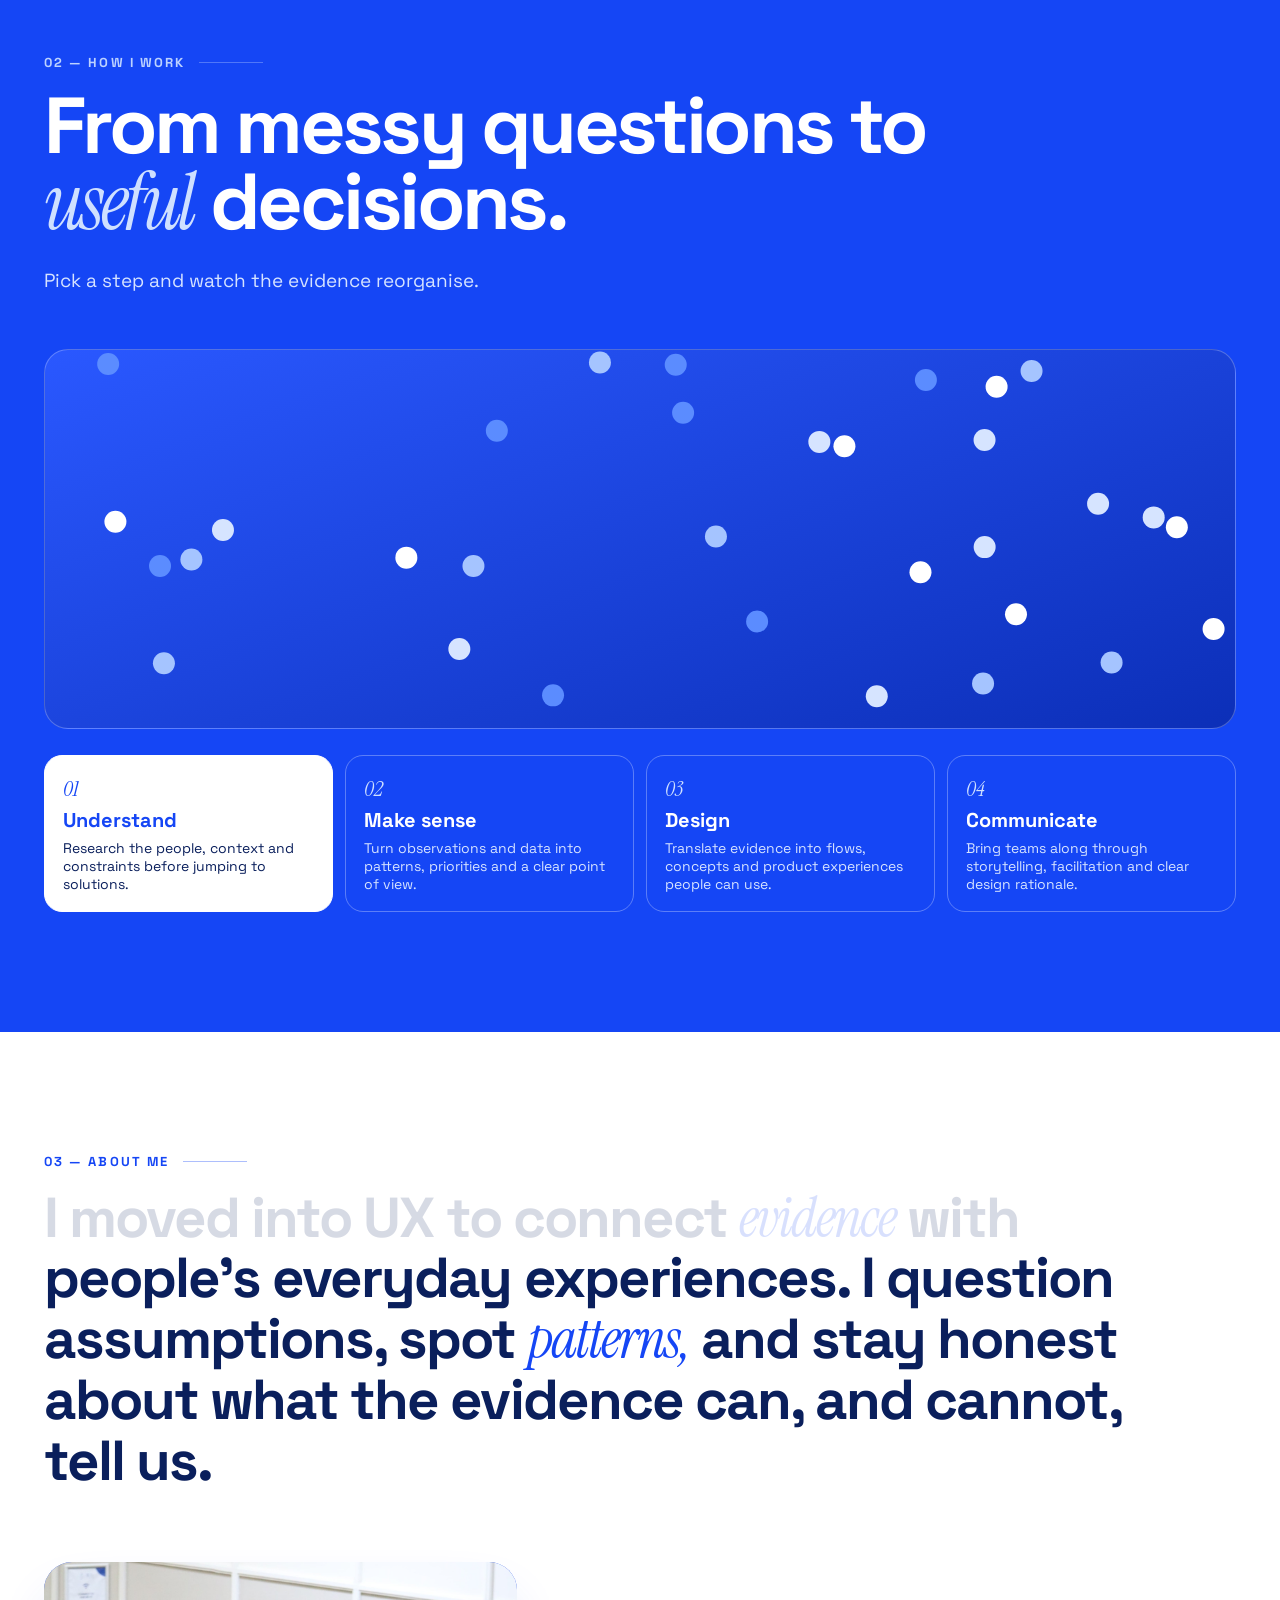
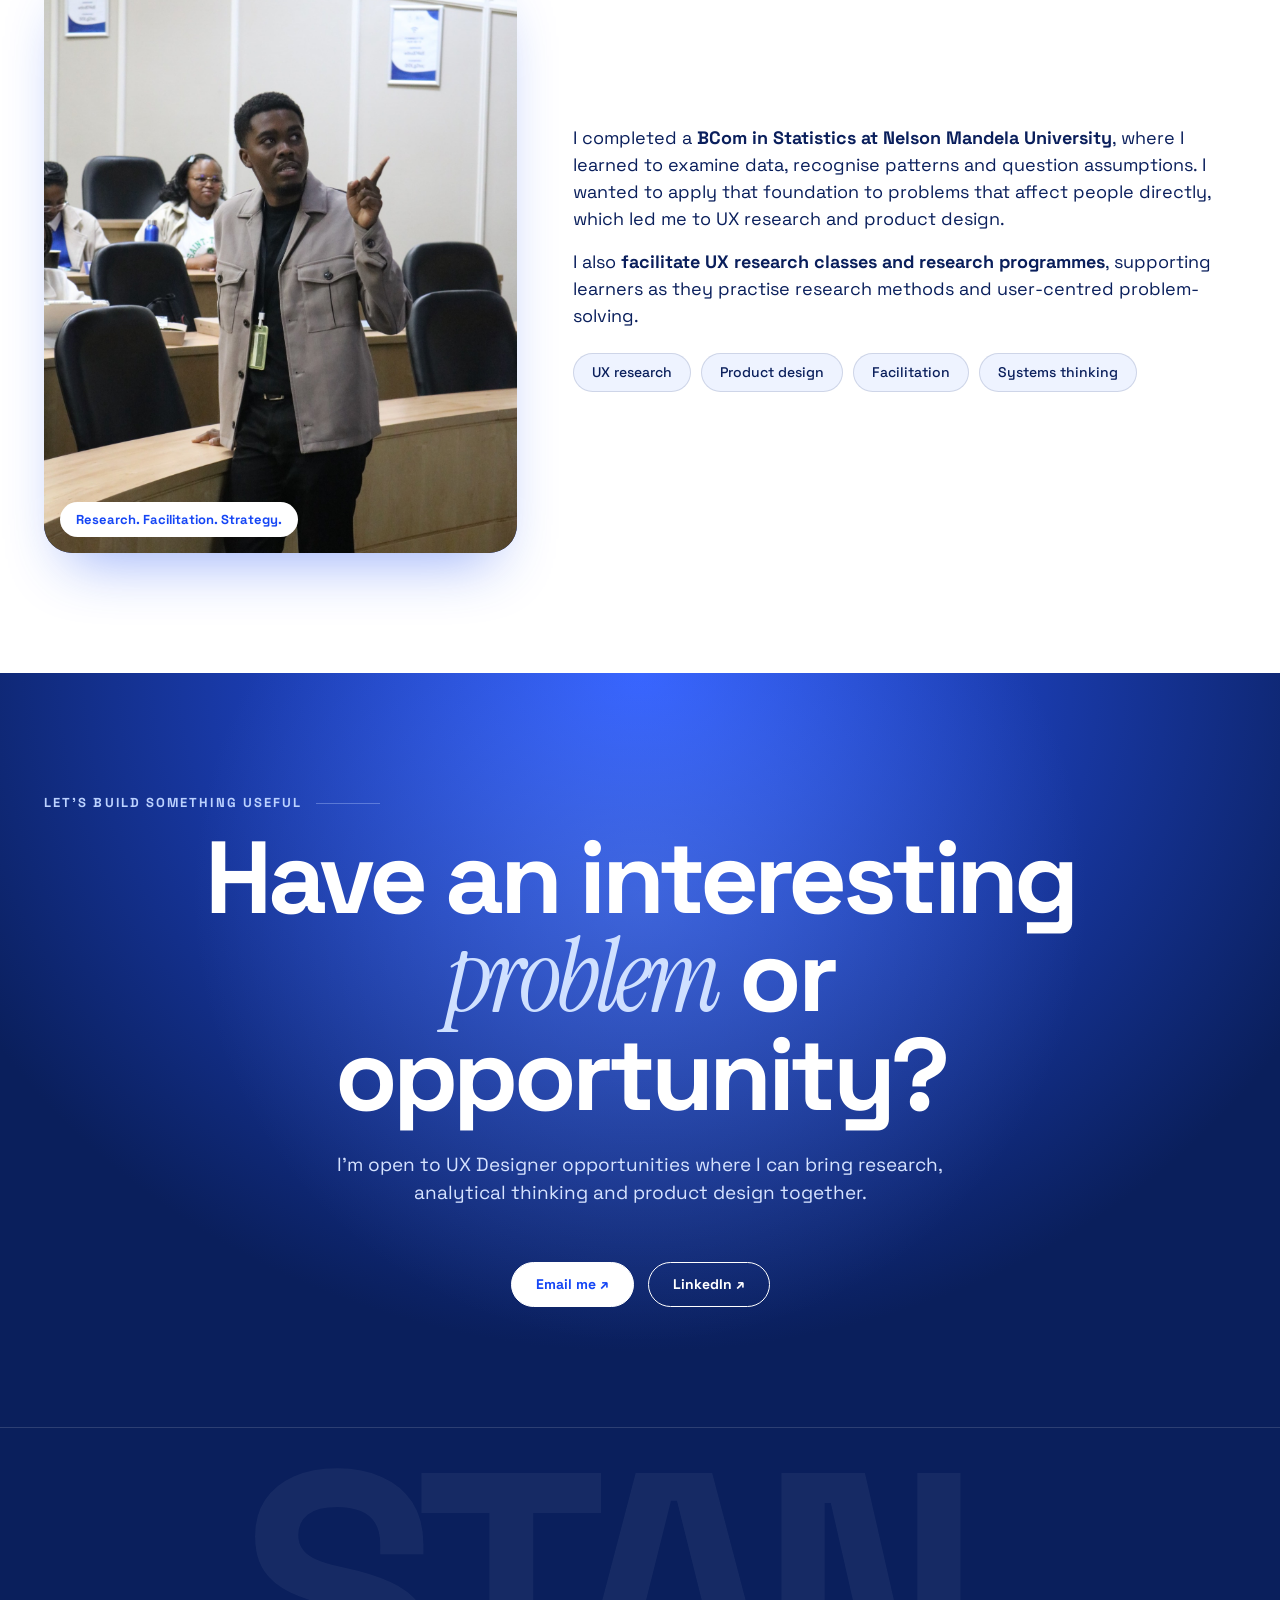
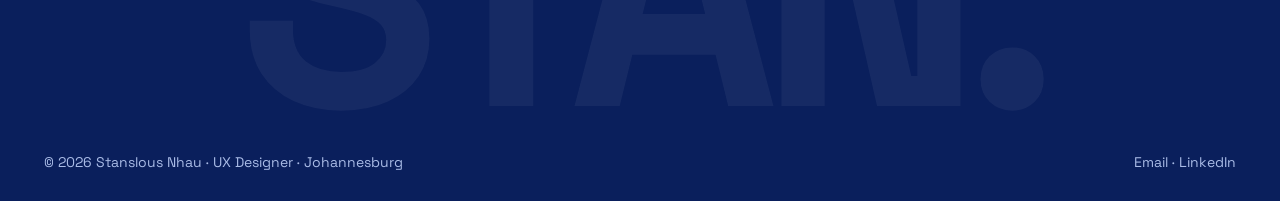
==== commit 006da276: "n" ====
--- a/index.html
+++ b/index.html
@@ -188,7 +188,7 @@
       <a class="pill fill mag" href="#work">View my work ↘</a>
       <div class="hint">Move your cursor to connect the dots · tap the hero to change lens</div>
     </div>
-    <div class="face" id="face"><div class="frame">SN<img src="assets/stan-portrait.png" alt="Portrait of Stanslous Nhau" onerror="this.remove()"></div></div>
+    <div class="face" id="face"><img src="assets/stan-portrait.png" alt="Portrait of Stanslous Nhau" onerror="this.remove()"></div>
   </div>
 <div class="scrollcue"></div>
 </header>
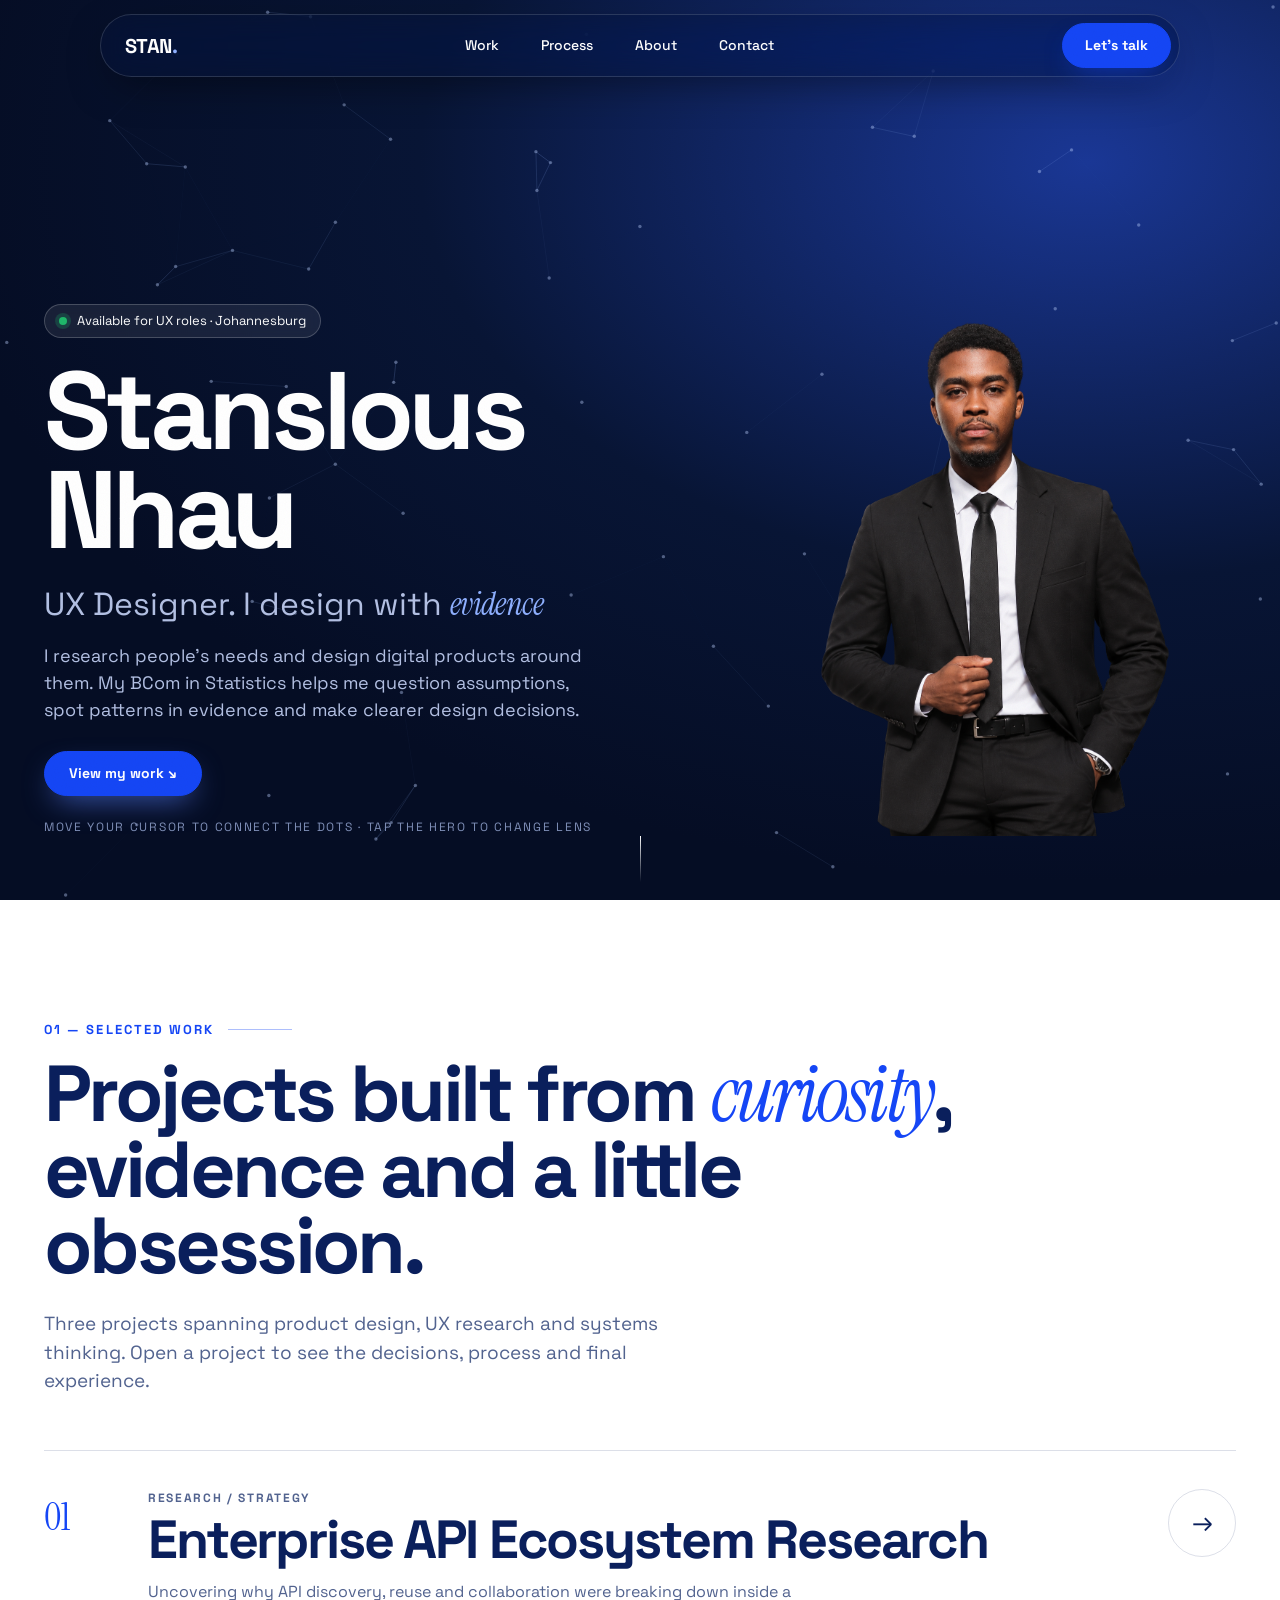
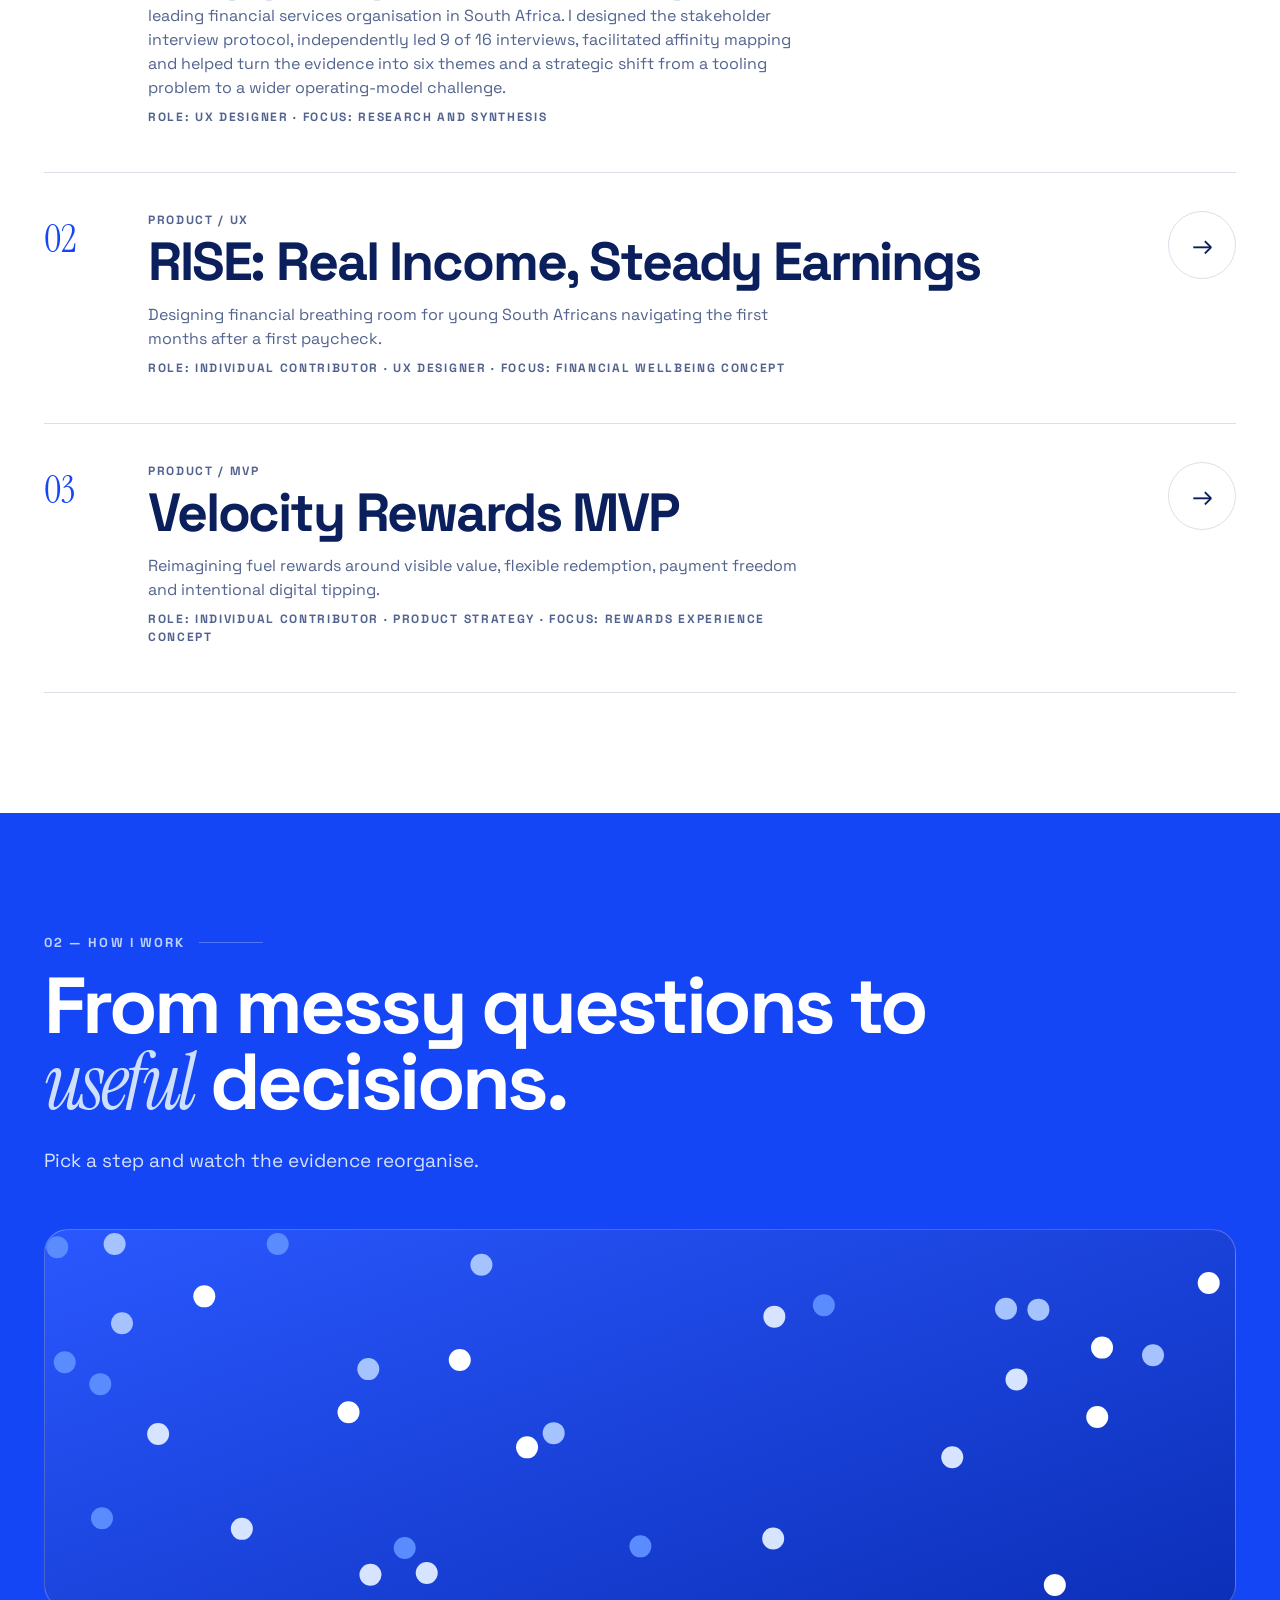
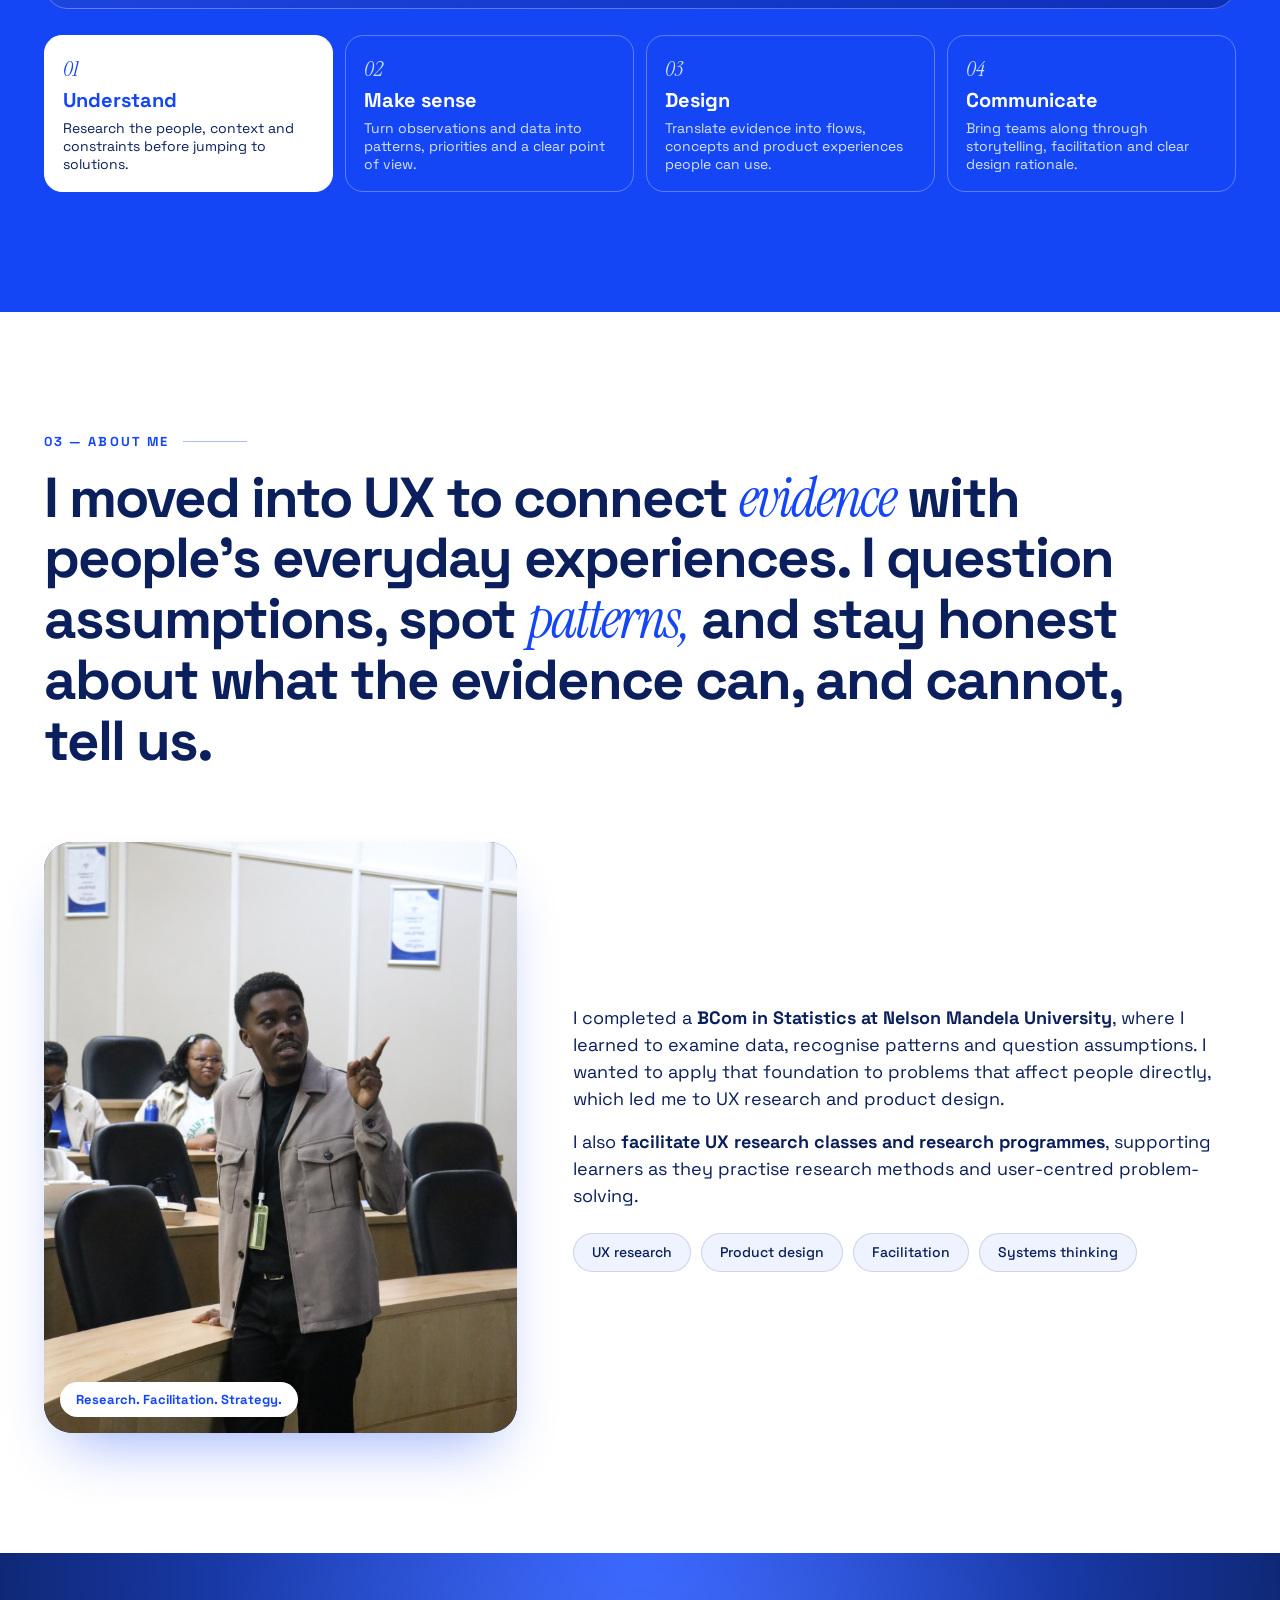
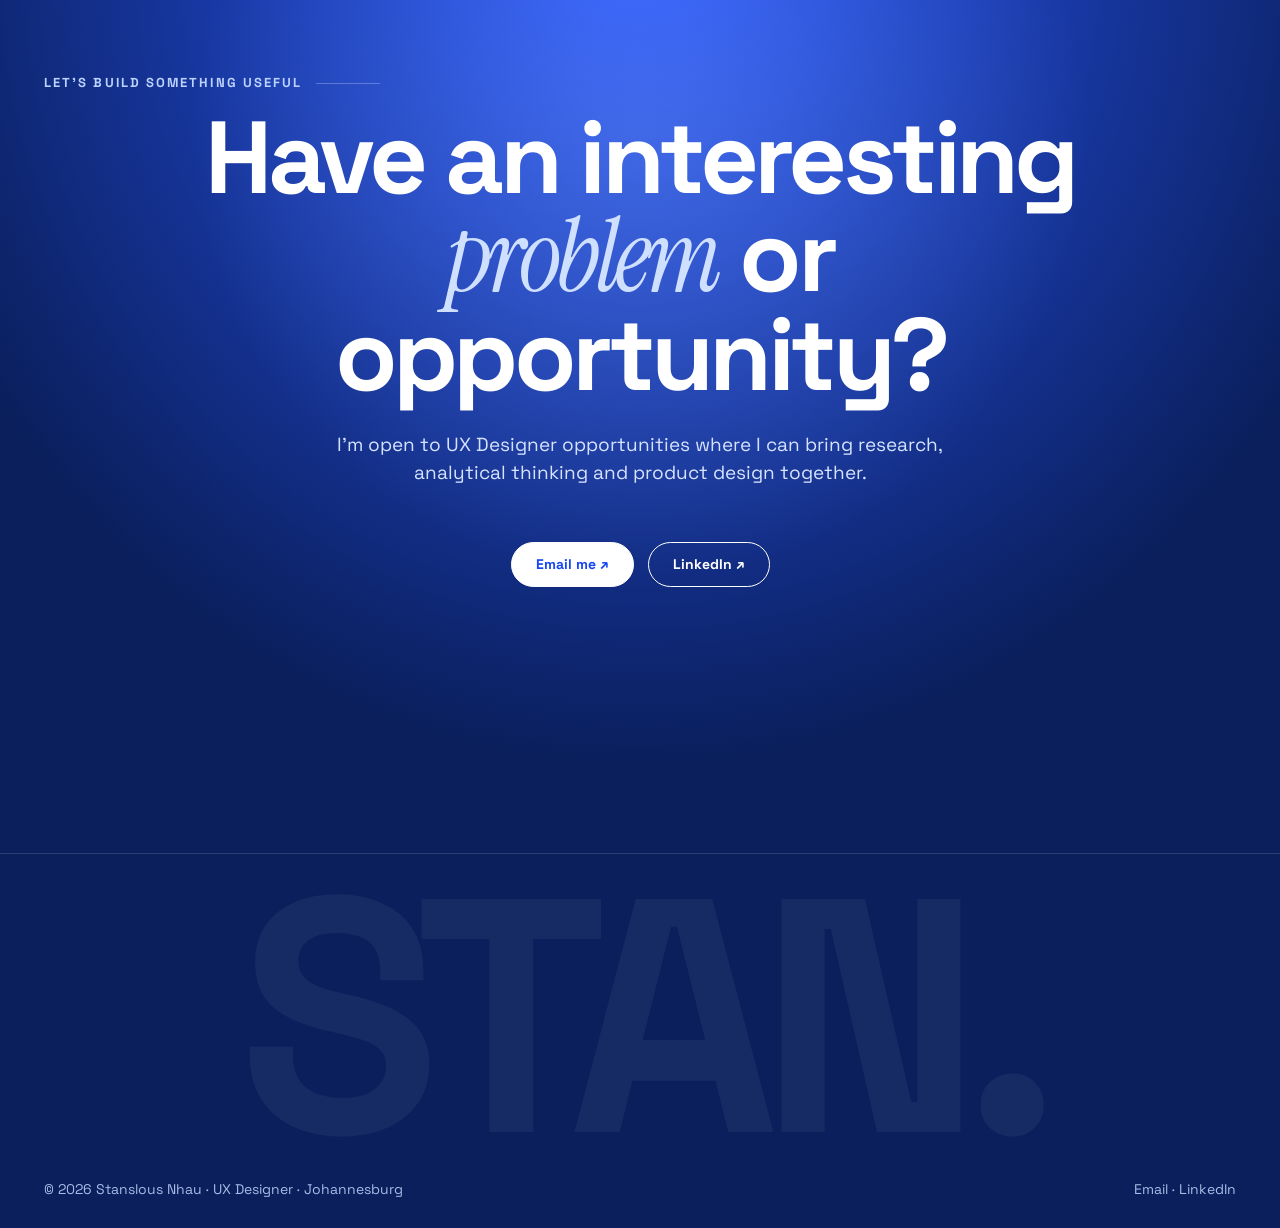
==== commit 2691c6b3: "m" ====
--- a/index.html
+++ b/index.html
@@ -42,12 +42,17 @@
 .sub{font-size:clamp(22px,2.8vw,32px);margin:0 0 14px;color:var(--mute)}
 .lede{max-width:540px;color:var(--mute);font-size:18px;margin:0 0 28px}
 .hint{font-size:12px;letter-spacing:.14em;text-transform:uppercase;color:#8190b4;margin-top:22px}
-.face{position:relative;justify-self:center;width:min(400px,86%);aspect-ratio:4/5;transition:transform .2s ease-out}
-.face::before{display:none}
-.frame{position:relative;z-index:1;width:100%;height:100%;border-radius:220px 220px 28px 28px;overflow:hidden;background:transparent;display:grid;place-items:center;color:var(--navy);font-weight:700;font-size:88px;letter-spacing:-.05em;box-shadow:none}
-.frame img{position:absolute;inset:0;width:100%;height:100%;object-fit:cover}
-@media(max-width:860px){.hero .wrap{grid-template-columns:1fr}.face{order:-1;width:220px}.frame{font-size:56px}}
+.face{position:relative;justify-self:center;width:min(400px,86%);transition:none;display:flex;align-items:flex-end;justify-content:center}
+.face img{display:block;width:100%;height:auto;max-height:650px;object-fit:contain;object-position:center bottom}
+@media(max-width:860px){.hero .wrap{grid-template-columns:1fr}.face{order:-1;width:min(180px,52vw)}.face img{max-height:360px}}
 section{padding:120px 0;position:relative}
+/* Stacked-panel scroll: each major section pins to the viewport and the next panel slides over it. */
+#work,#lab,#about,#contact{position:sticky;top:0;min-height:100vh;isolation:isolate}
+#work{z-index:10;background:#fff}
+#lab{z-index:20}
+#about{z-index:30;background:#fff}
+#contact{z-index:40}
+@media(max-width:760px){#work,#lab,#about,#contact{min-height:100svh;top:0}}
 .eyebrow{font-size:13px;font-weight:700;letter-spacing:.16em;text-transform:uppercase;color:var(--blue);margin:0 0 16px}
 h2{font-size:clamp(38px,6.2vw,88px);line-height:.96;letter-spacing:-.045em;margin:0 0 26px;font-weight:700;max-width:1000px}
 .lead{color:var(--mute);font-size:19px;max-width:640px;margin:0 0 54px}
@@ -128,7 +133,6 @@
 @keyframes curtain{to{transform:translateY(-100%);visibility:hidden}}
 .hero .wrap>div:first-child>*{animation:rise .9s cubic-bezier(.2,.8,.2,1) backwards}
 .hero .wrap>div:first-child>*:nth-child(1){animation-delay:1.55s}.hero .wrap>div:first-child>*:nth-child(2){animation-delay:1.65s}.hero .wrap>div:first-child>*:nth-child(3){animation-delay:1.75s}.hero .wrap>div:first-child>*:nth-child(4){animation-delay:1.85s}.hero .wrap>div:first-child>*:nth-child(5){animation-delay:1.95s}.hero .wrap>div:first-child>*:nth-child(6){animation-delay:2.05s}
-.face{animation:rise 1.1s cubic-bezier(.2,.8,.2,1) 1.7s backwards}
 .scrollcue{position:absolute;left:50%;bottom:18px;z-index:2;width:1px;height:46px;background:linear-gradient(var(--blue),transparent);transform-origin:top;animation:cue 2s ease-in-out infinite;pointer-events:none}
 @keyframes cue{0%{transform:scaleY(0)}50%{transform:scaleY(1)}100%{transform:scaleY(1);opacity:0}}
 .pill.fill{box-shadow:0 12px 28px -12px rgba(21,70,245,.65)}
@@ -147,8 +151,6 @@
 .hero .sub,.hero .lede{color:#b3c0e3}
 .hero .chip{background:rgba(255,255,255,.08);border-color:rgba(255,255,255,.2);color:#fff;backdrop-filter:blur(6px)}
 .hero .hint{color:#7f8fb8}
-.hero .face::before{opacity:.35;background:#4f7cff;filter:blur(36px)}
-.hero .frame{box-shadow:0 30px 70px -20px rgba(0,0,0,.65)}
 .scrollcue{background:linear-gradient(#fff,transparent)}
 .hero .pill.fill{box-shadow:0 12px 30px -10px rgba(90,130,255,.7)}
 .hero .pill.fill:hover{background:#fff;color:var(--blue);border-color:#fff}
@@ -267,7 +269,7 @@
 var mx=-999,my=-999,cx=0,cy=0;
 var bar=$('#bar'),cur=$('#cur'),pv=$('#pv'),face=$('#face');
 window.addEventListener('mousemove',function(e){mx=e.clientX;my=e.clientY;cur.style.opacity=1;
- if(face&&!RM){face.style.transform=''}});
+});
 (function loop(){cx+=(mx-cx)*.2;cy+=(my-cy)*.2;cur.style.transform='translate('+cx+'px,'+cy+'px)';
  pv.style.left=(cx+24)+'px';pv.style.top=(cy+24)+'px';requestAnimationFrame(loop)})();
 $$('a,button').forEach(function(e){e.addEventListener('mouseenter',function(){cur.classList.add('big')});e.addEventListener('mouseleave',function(){cur.classList.remove('big')})});
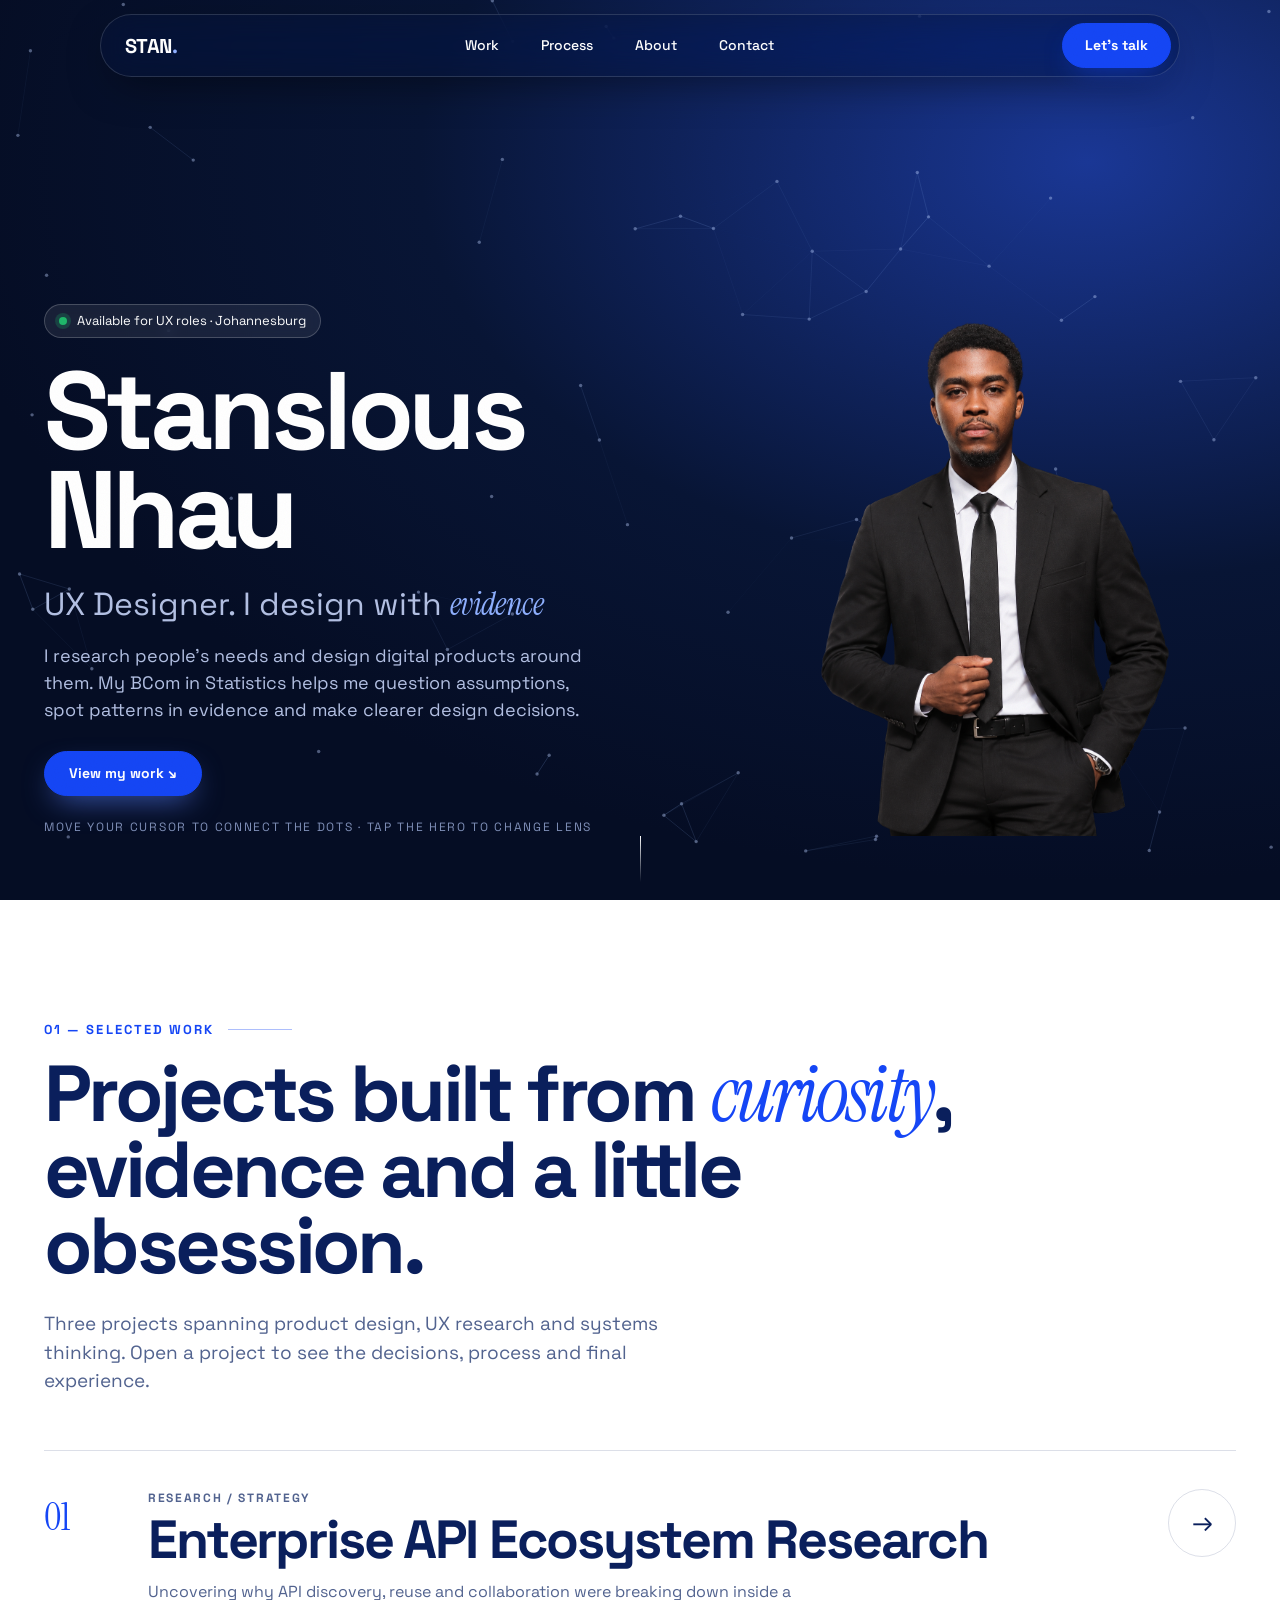
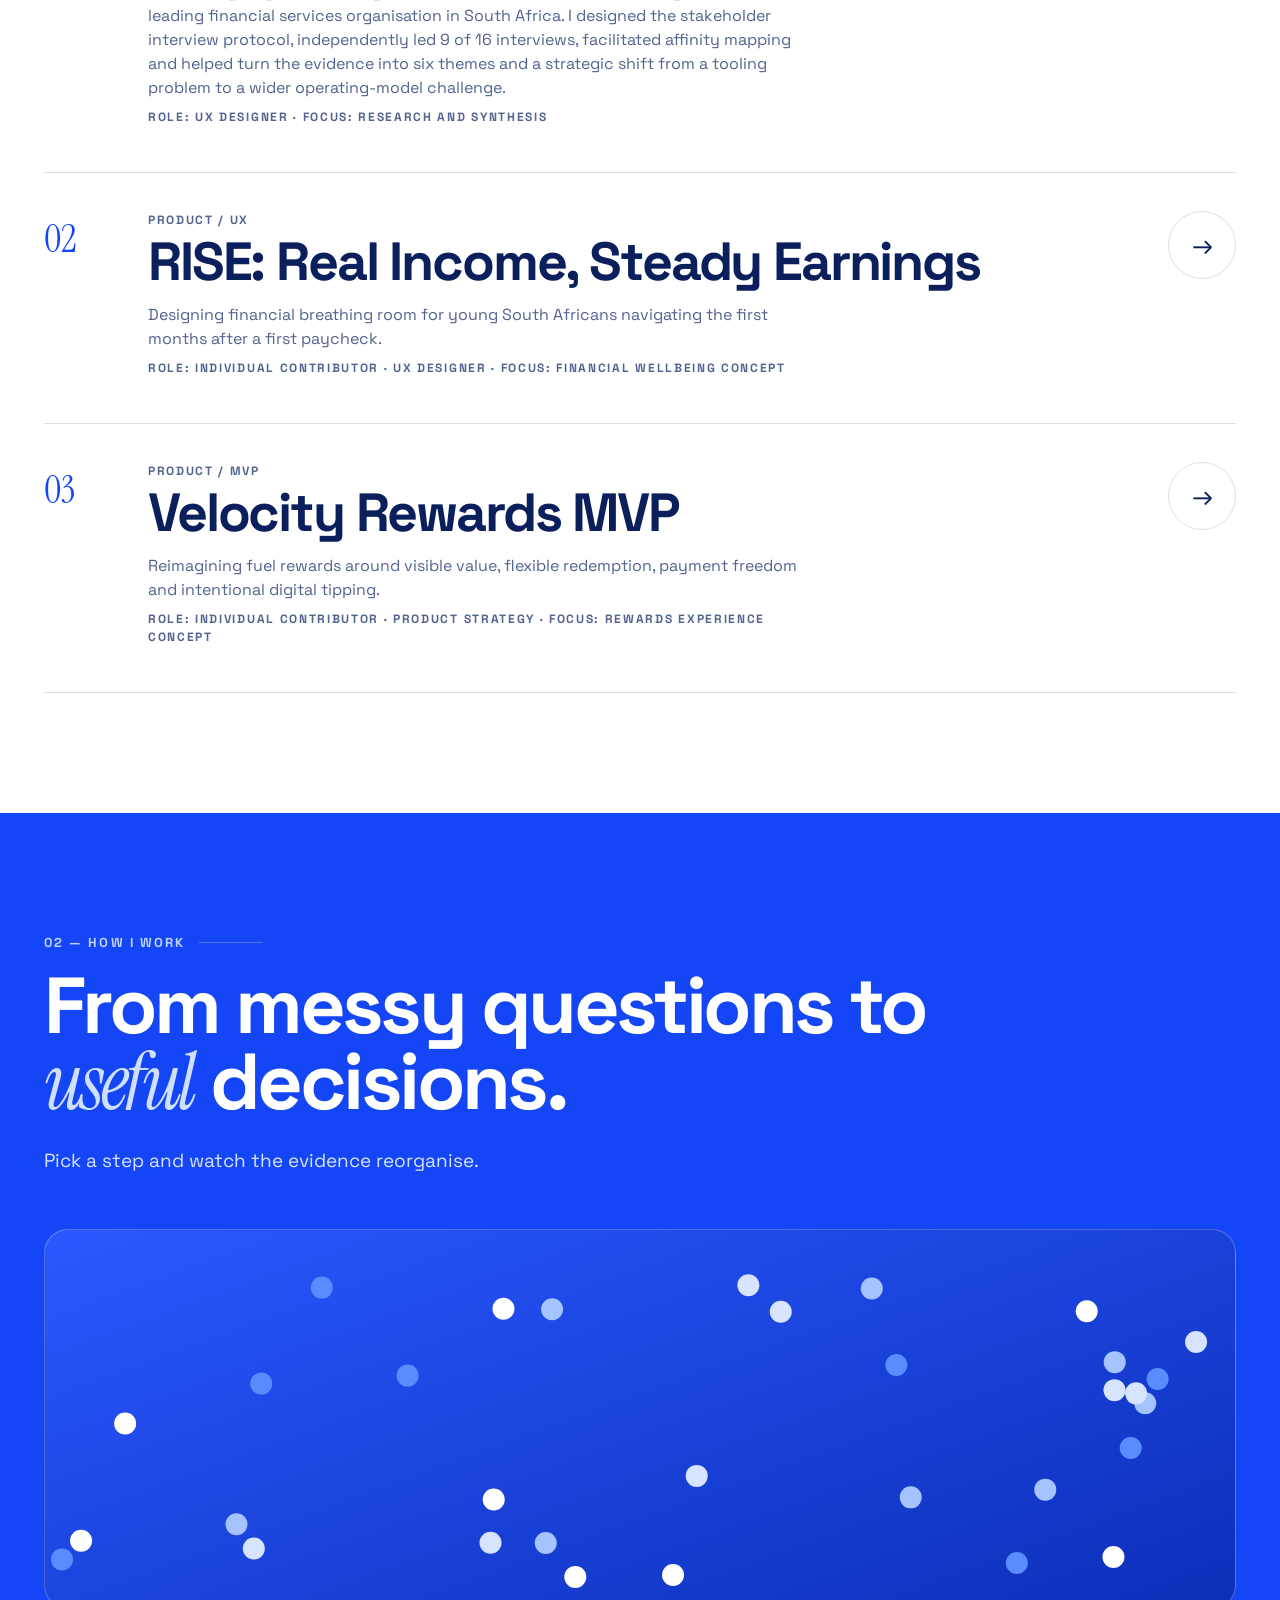
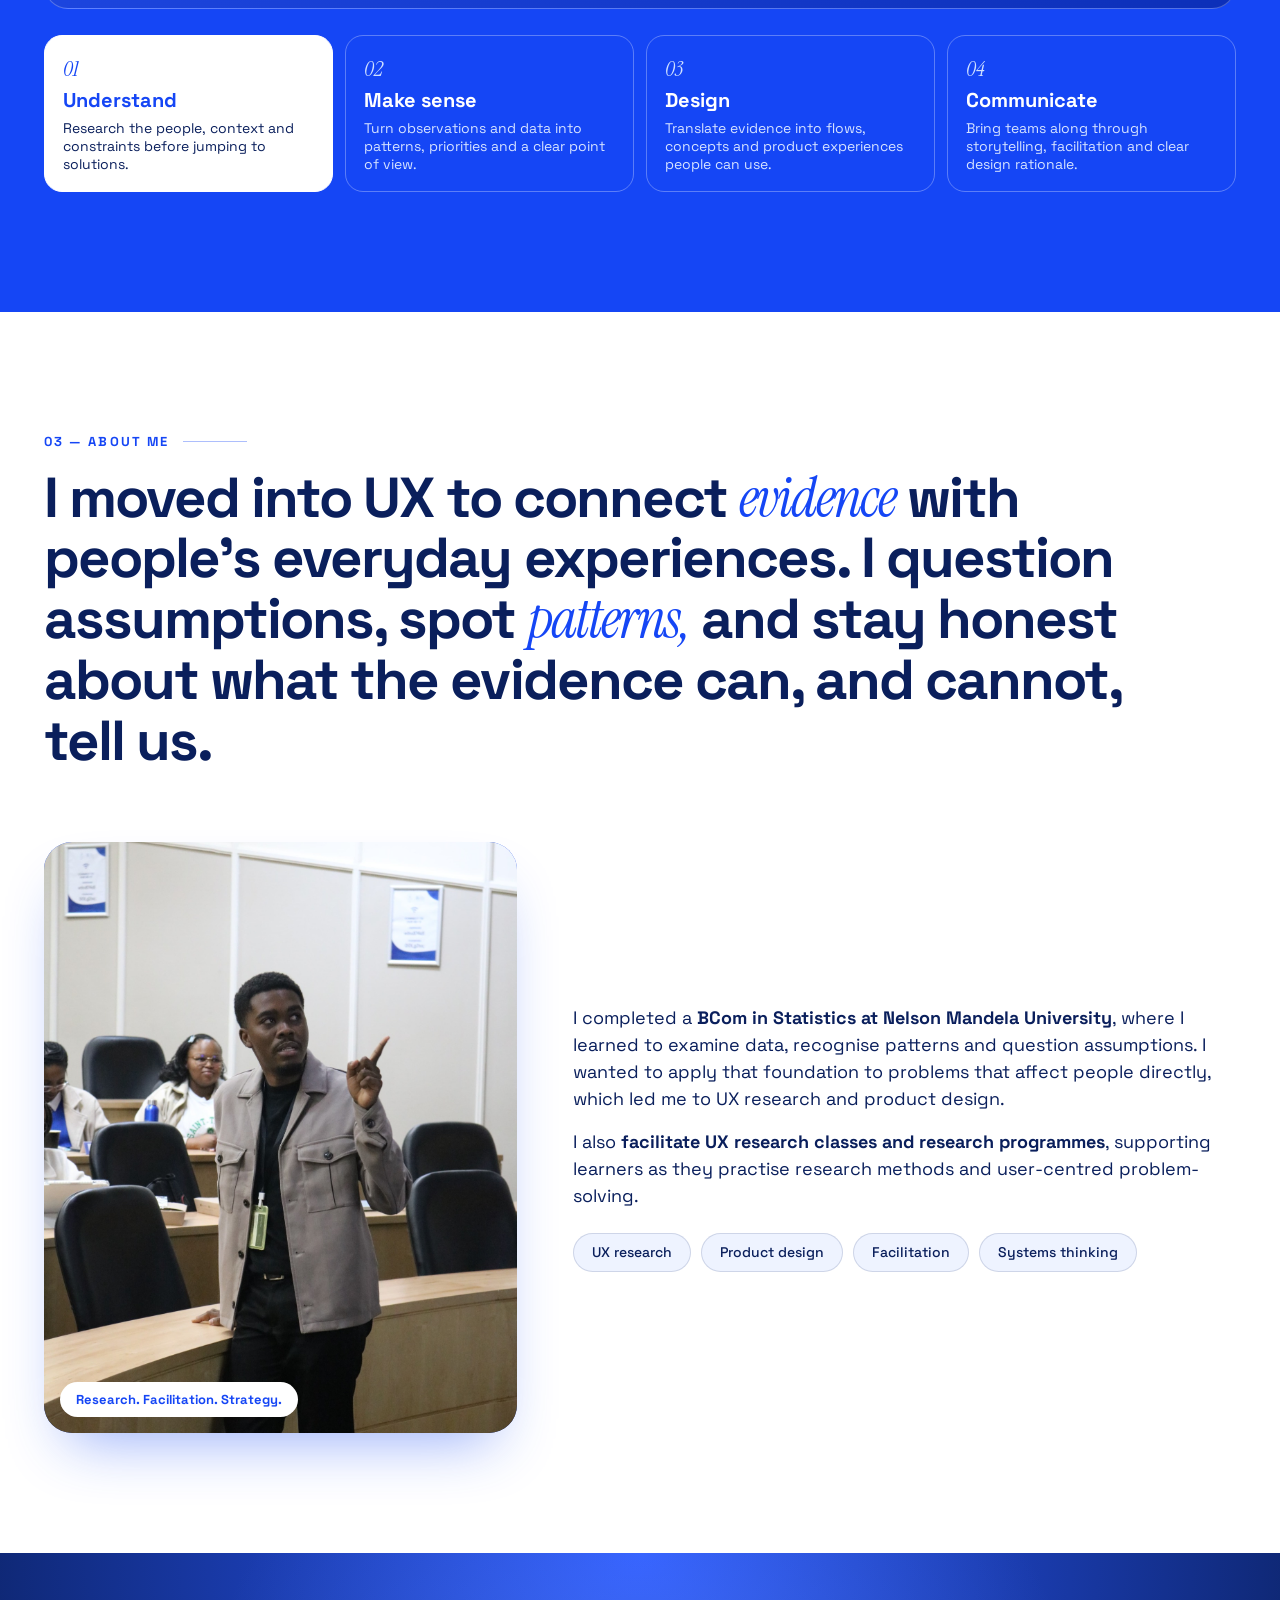
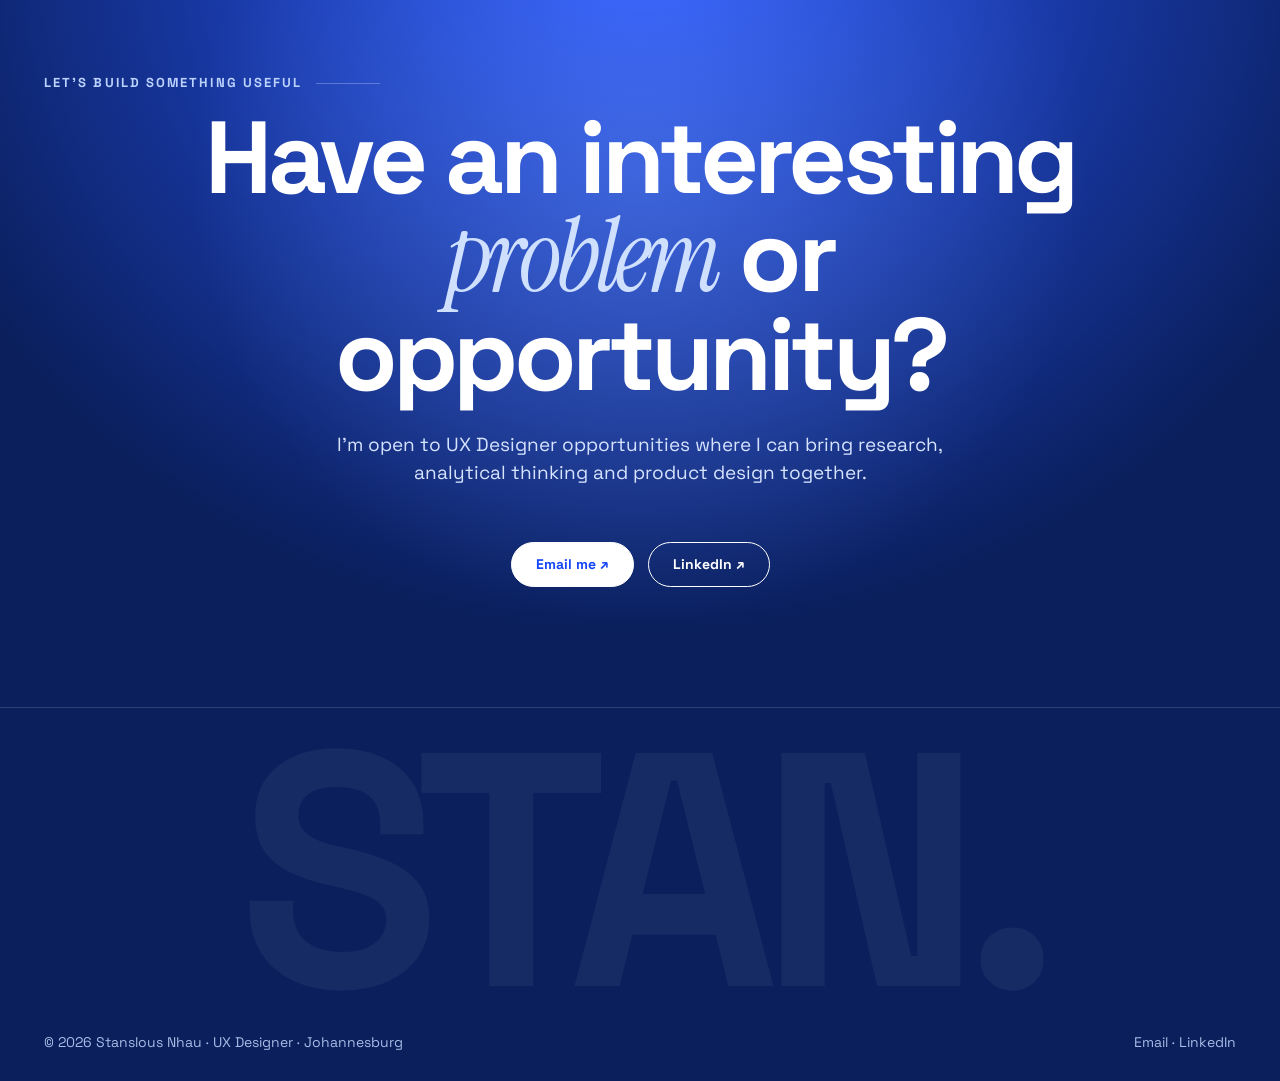
==== commit 2fffb709: "n" ====
--- a/index.html
+++ b/index.html
@@ -46,13 +46,6 @@
 .face img{display:block;width:100%;height:auto;max-height:650px;object-fit:contain;object-position:center bottom}
 @media(max-width:860px){.hero .wrap{grid-template-columns:1fr}.face{order:-1;width:min(180px,52vw)}.face img{max-height:360px}}
 section{padding:120px 0;position:relative}
-/* Stacked-panel scroll: each major section pins to the viewport and the next panel slides over it. */
-#work,#lab,#about,#contact{position:sticky;top:0;min-height:100vh;isolation:isolate}
-#work{z-index:10;background:#fff}
-#lab{z-index:20}
-#about{z-index:30;background:#fff}
-#contact{z-index:40}
-@media(max-width:760px){#work,#lab,#about,#contact{min-height:100svh;top:0}}
 .eyebrow{font-size:13px;font-weight:700;letter-spacing:.16em;text-transform:uppercase;color:var(--blue);margin:0 0 16px}
 h2{font-size:clamp(38px,6.2vw,88px);line-height:.96;letter-spacing:-.045em;margin:0 0 26px;font-weight:700;max-width:1000px}
 .lead{color:var(--mute);font-size:19px;max-width:640px;margin:0 0 54px}
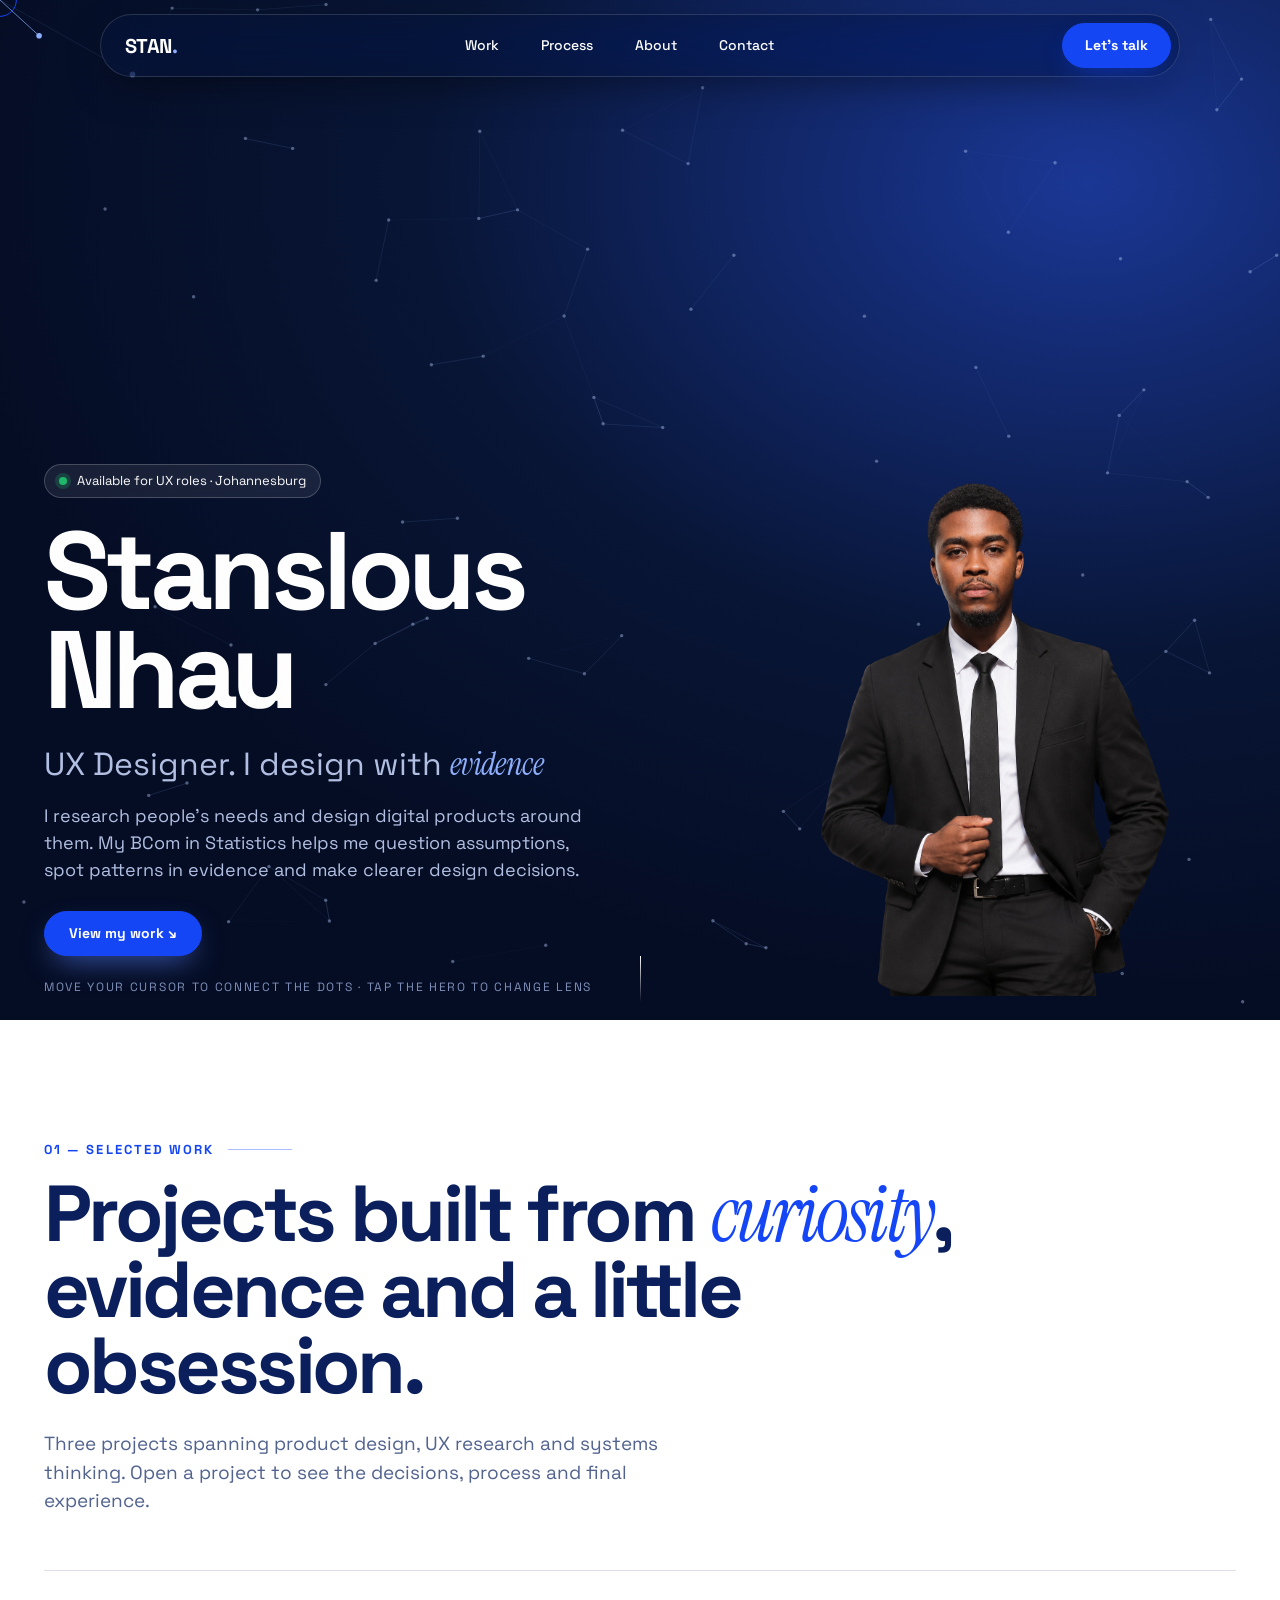
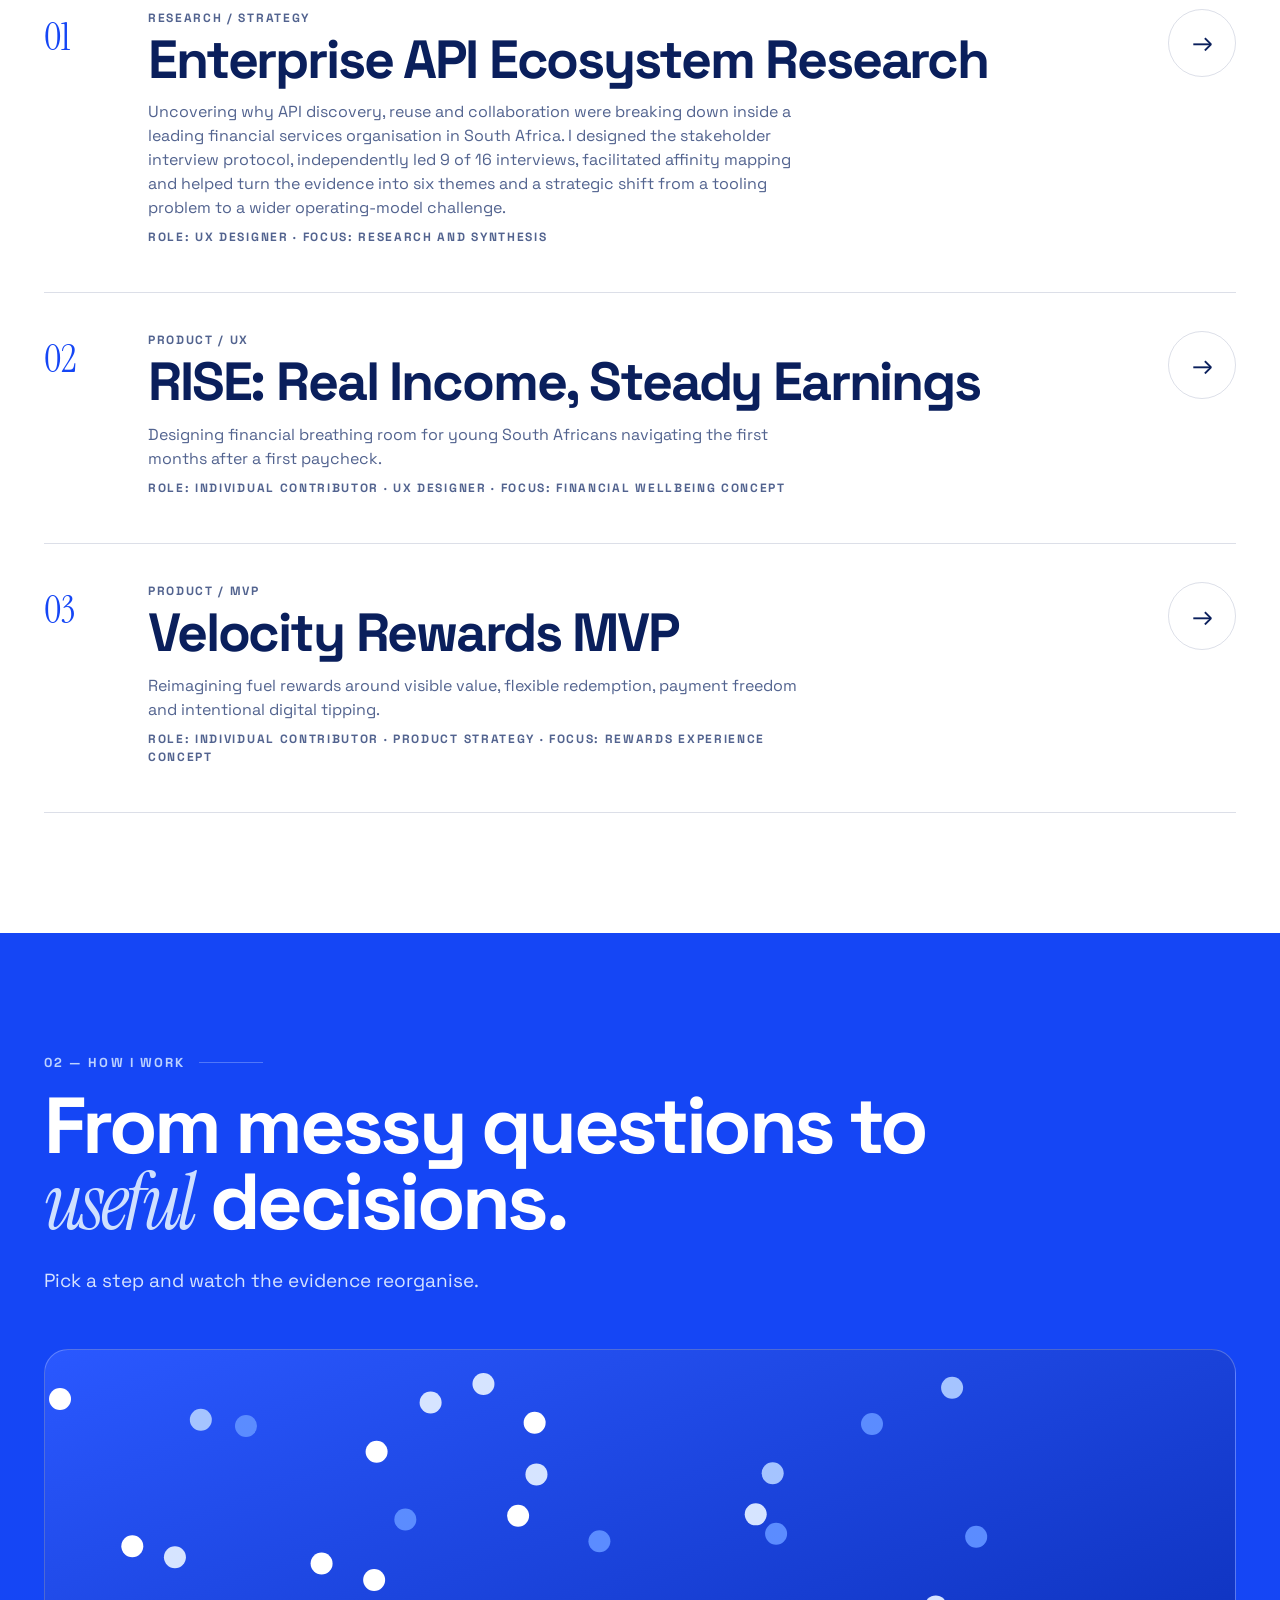
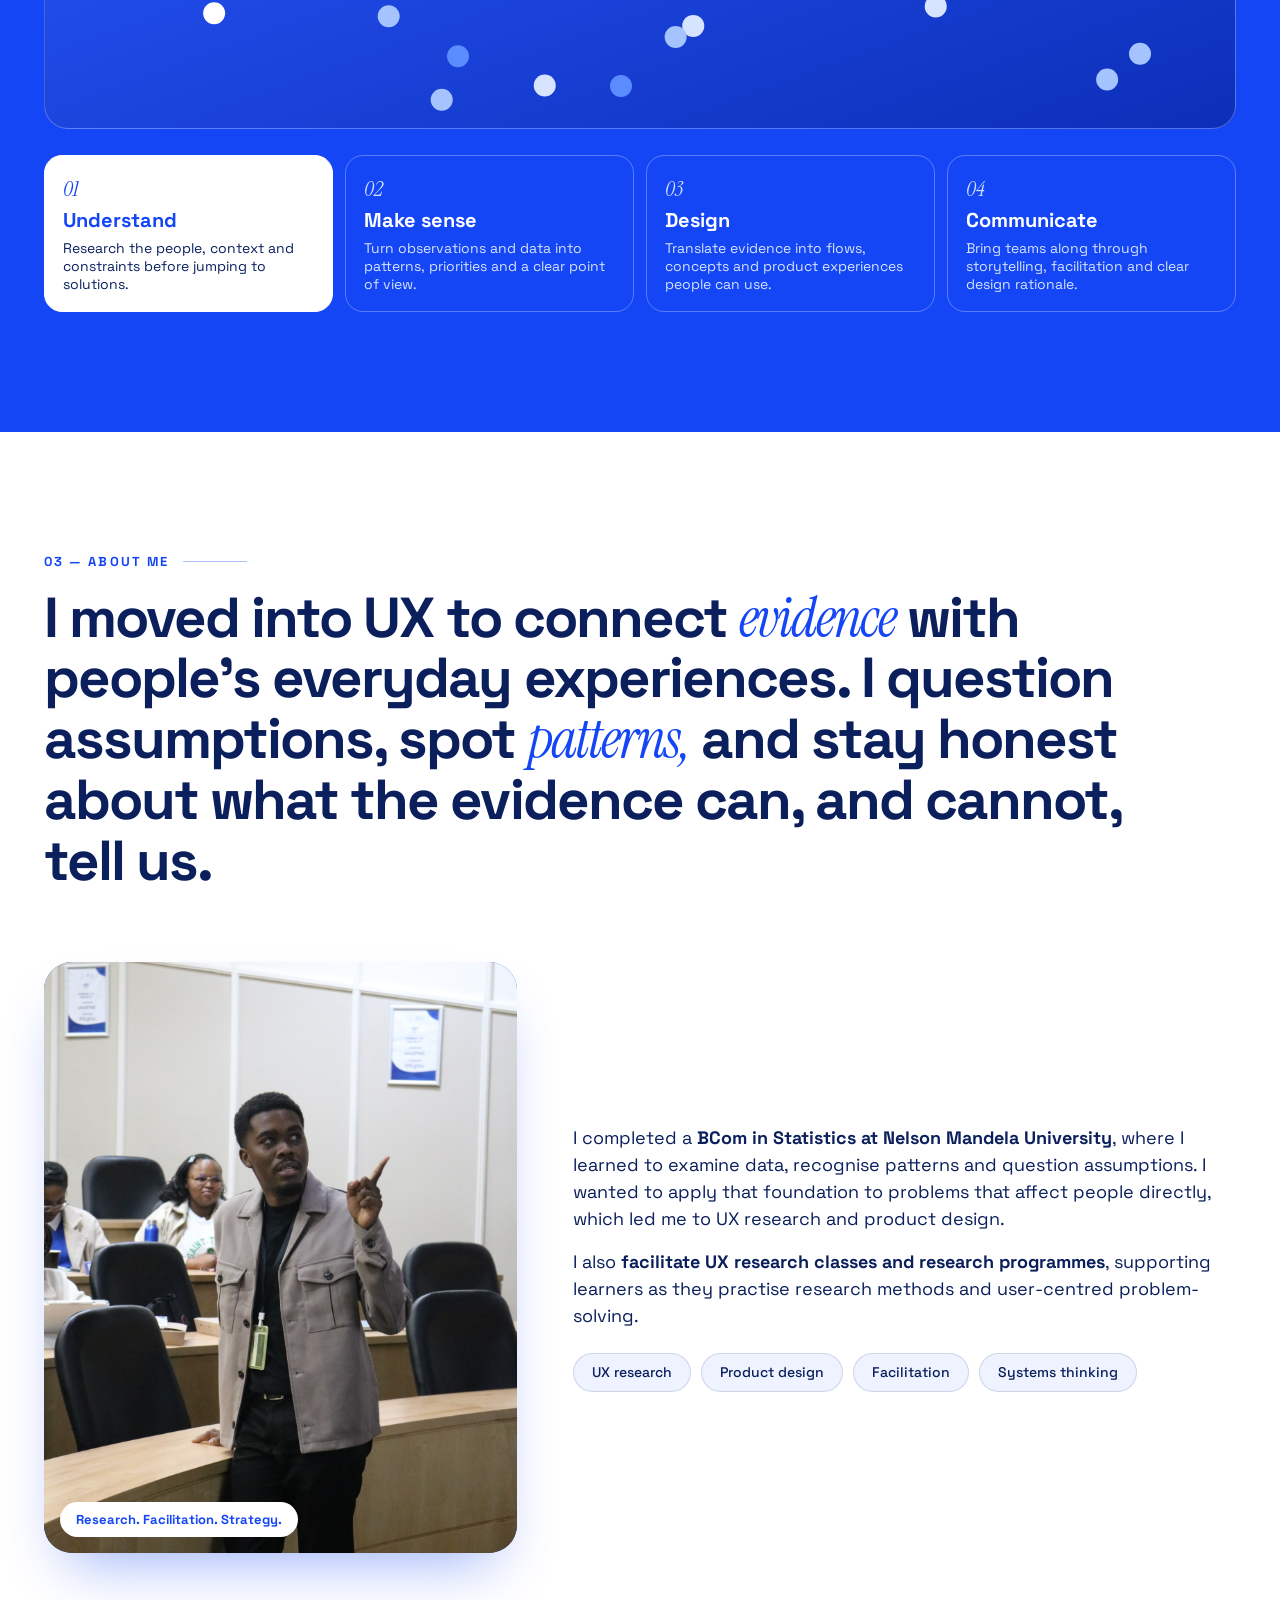
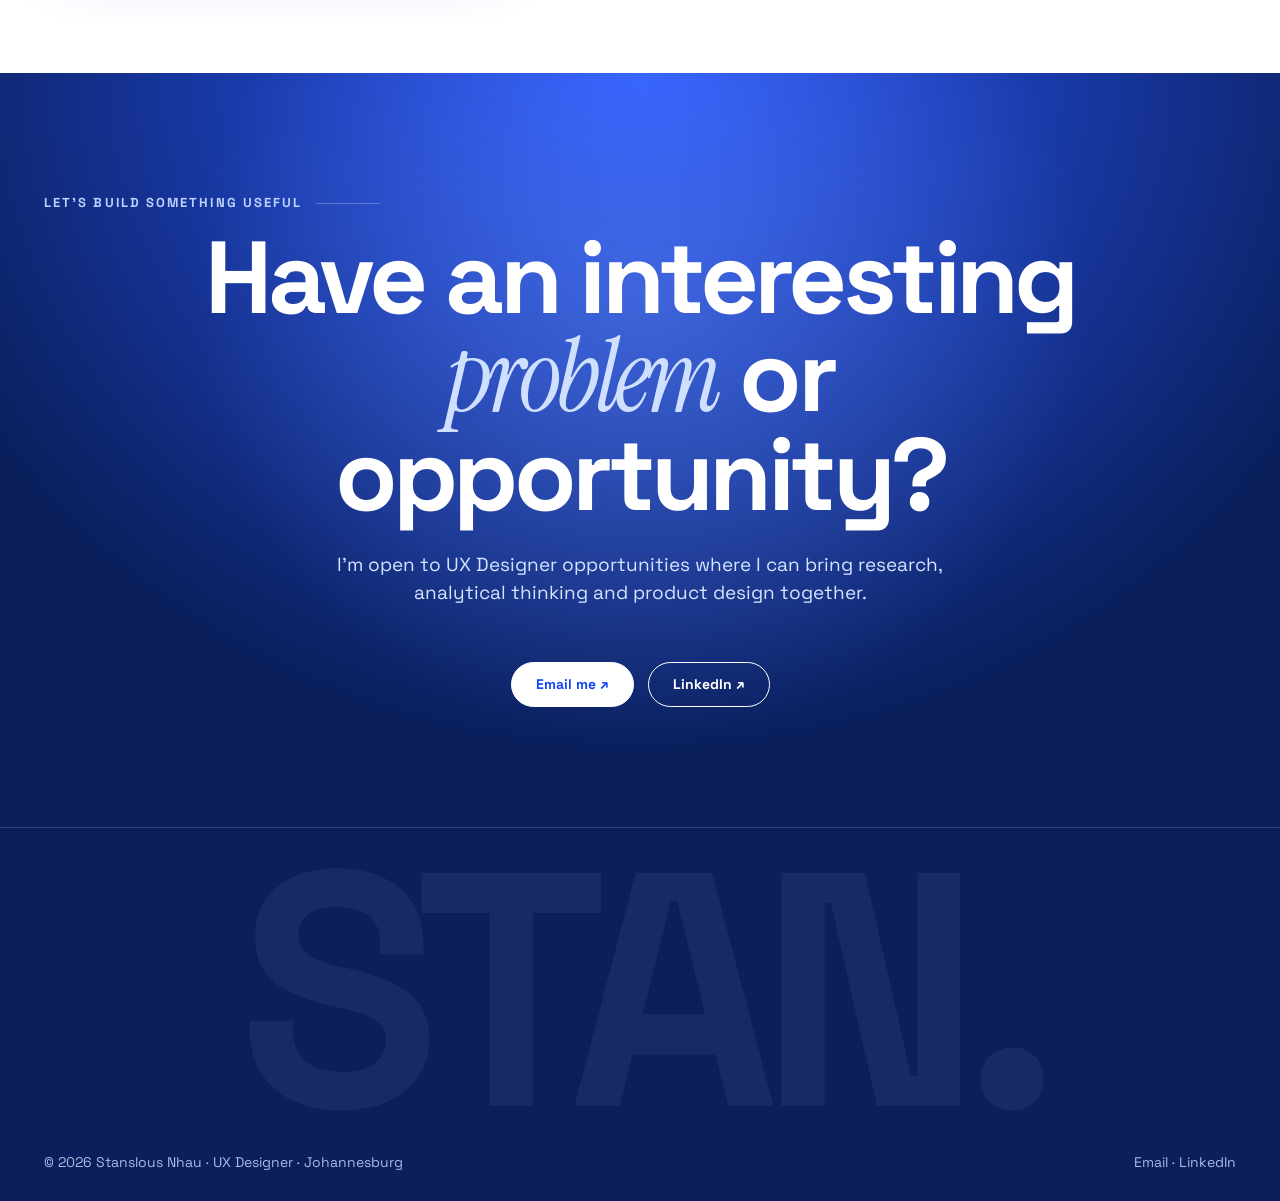
==== commit 61ebe33a: "sd" ====
--- a/index.html
+++ b/index.html
@@ -158,6 +158,45 @@
 nav.mo .logo span{color:var(--blue)}
 nav.mo .burger{background:#fff;border-color:var(--line)}
 nav.mo .burger span{background:var(--navy)}
+
+/* Corrected hero portrait placement and mobile avatar */
+@media (min-width: 861px) {
+  .hero {
+    min-height: calc(100vh + 120px) !important;
+    overflow: visible !important;
+    align-items: flex-end !important;
+  }
+  .hero .wrap {
+    padding-bottom: 24px !important;
+  }
+  .hero .face {
+    width: min(400px, 86%) !important;
+    transform: translateY(0) !important;
+    align-self: end !important;
+  }
+}
+@media (max-width: 860px) {
+  .hero .face {
+    width: 76px !important;
+    height: 76px !important;
+    aspect-ratio: 1 / 1 !important;
+    flex: 0 0 76px !important;
+    border-radius: 50% !important;
+    overflow: hidden !important;
+    border: 1px solid #e1e1e6 !important;
+    background: #f4f4f6 !important;
+    margin: 0 0 14px !important;
+    order: -1 !important;
+  }
+  .hero .face > img {
+    width: 100% !important;
+    height: 100% !important;
+    max-height: none !important;
+    object-fit: cover !important;
+    object-position: center 12% !important;
+    border-radius: 50% !important;
+  }
+}
 </style>
 </head>
 <body>
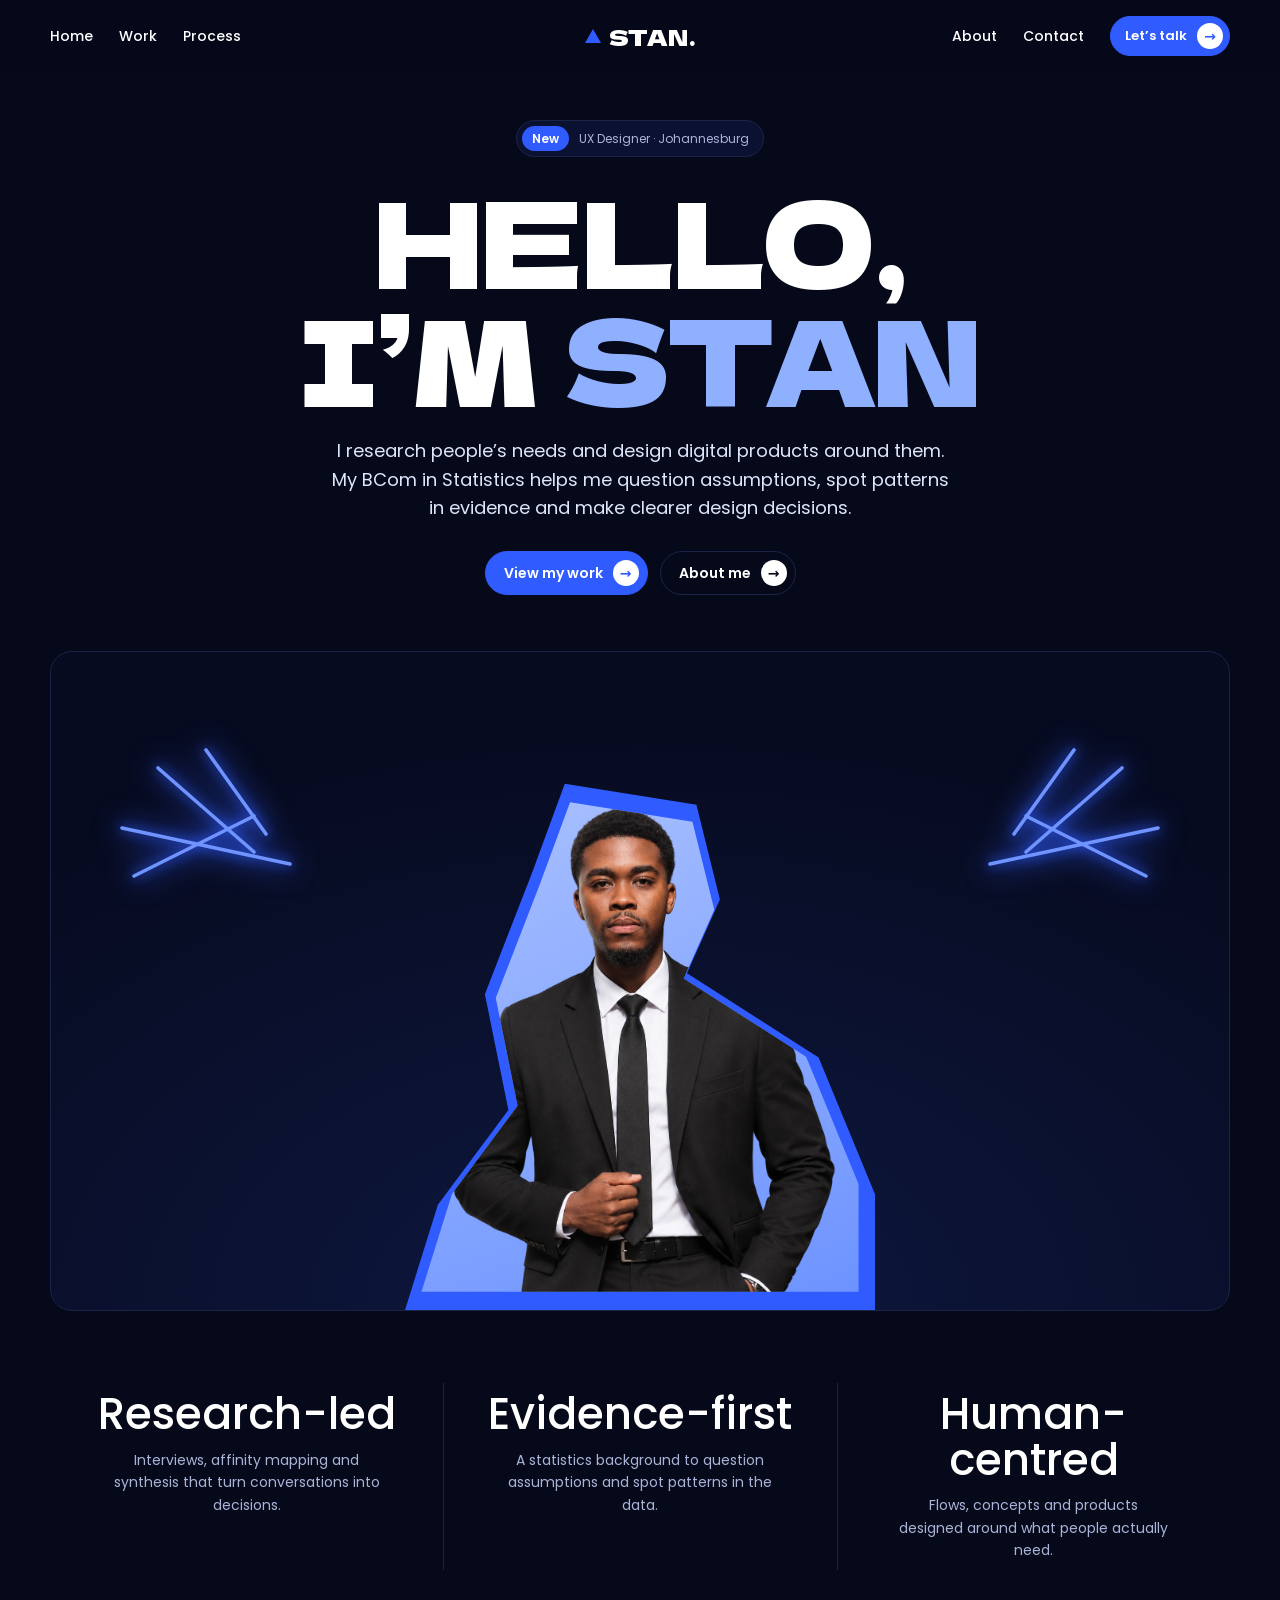
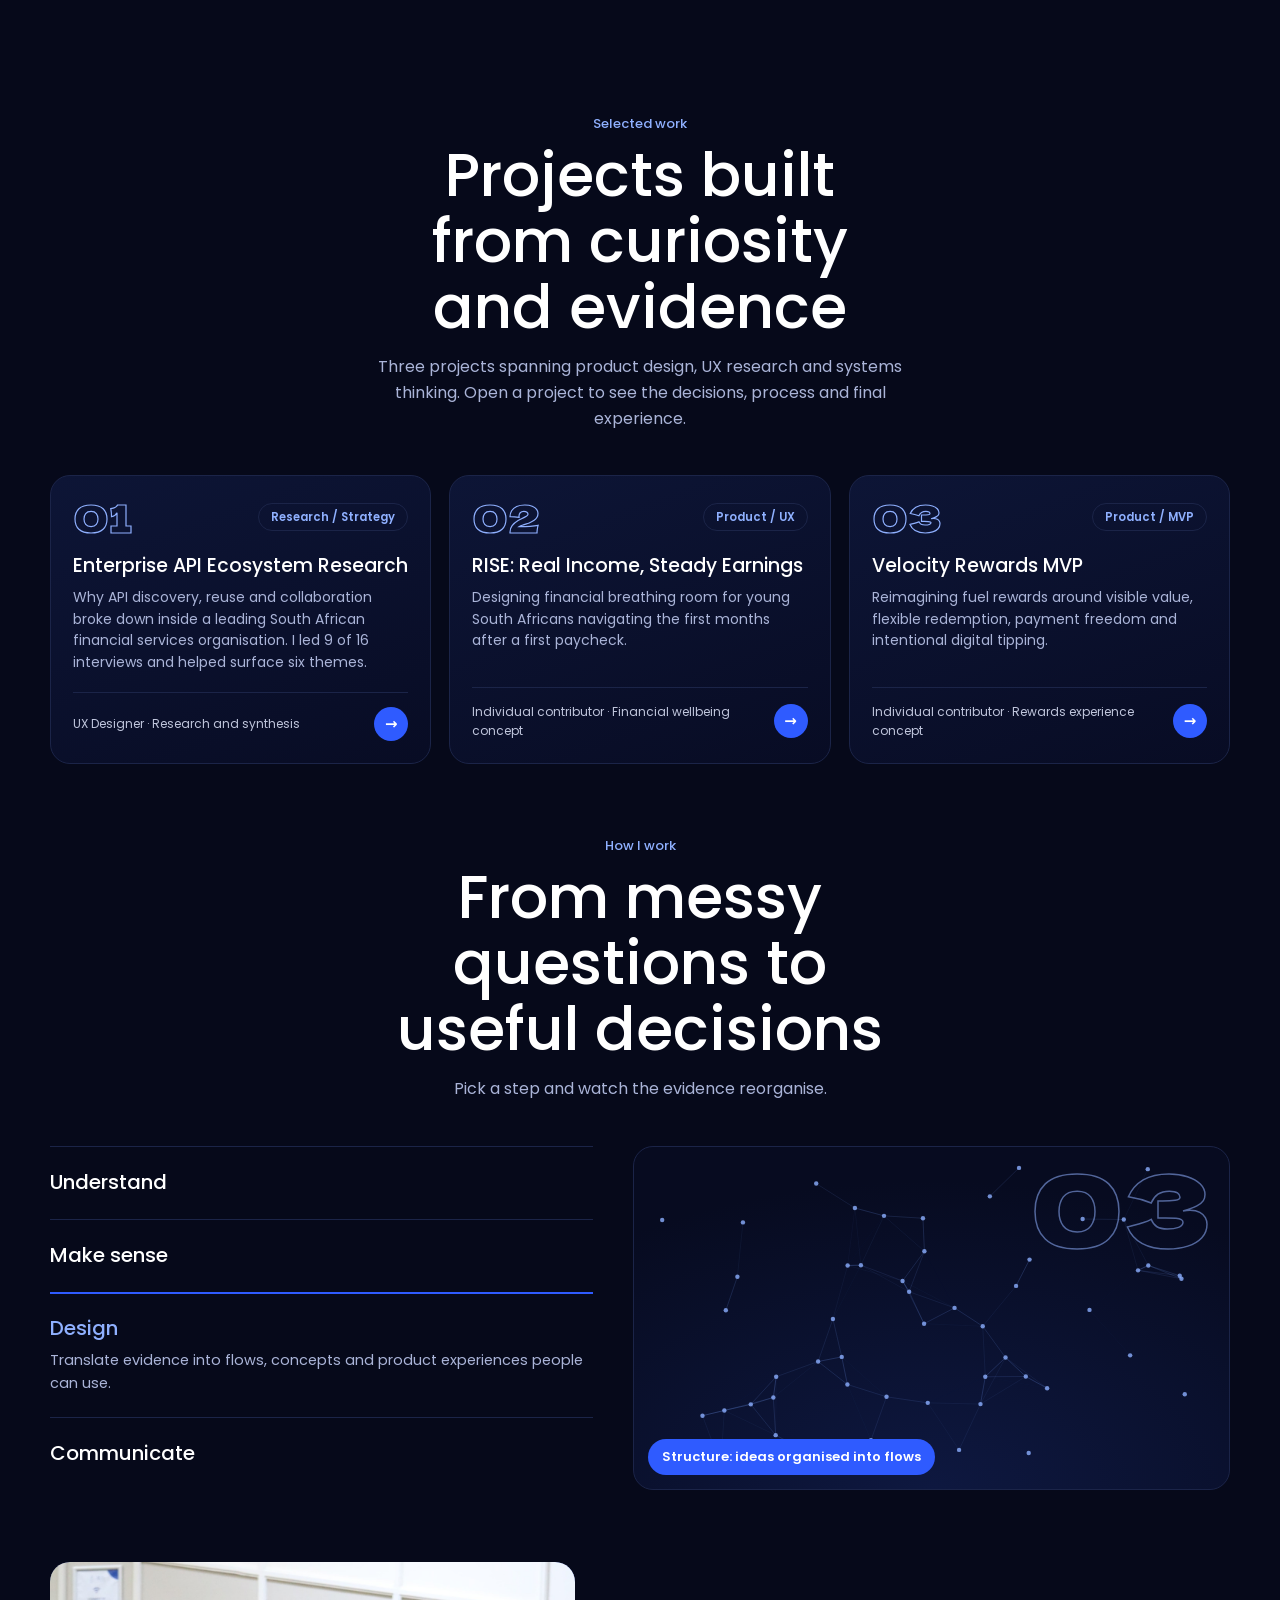
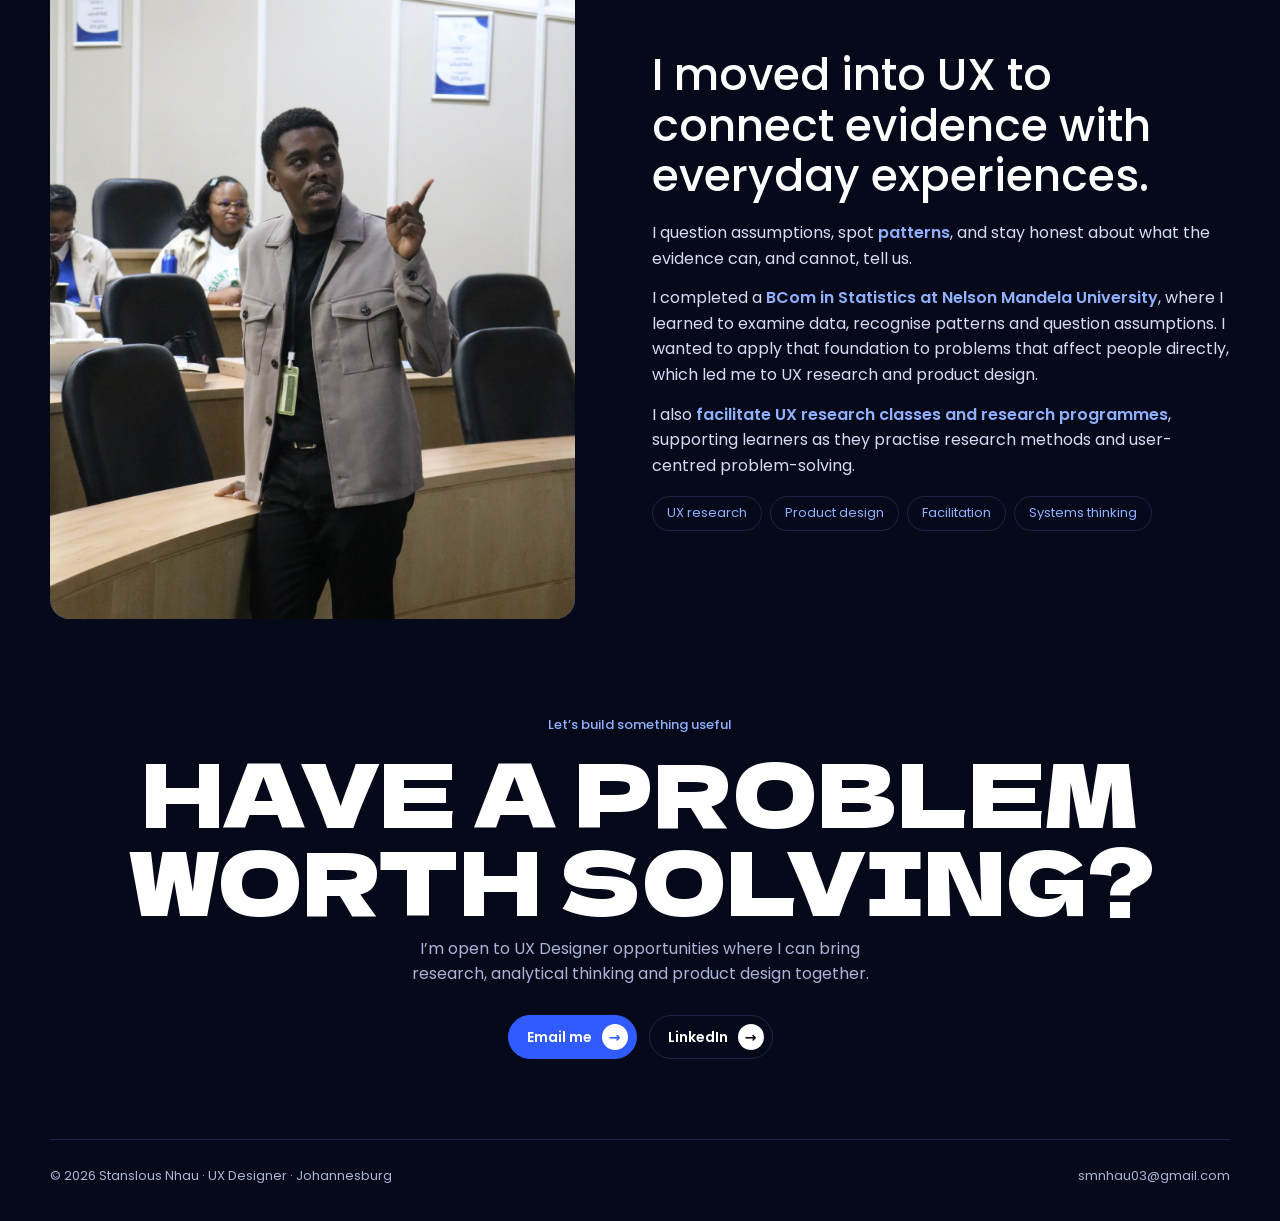
==== commit b214bf69: "new" ====
--- a/index.html
+++ b/index.html
@@ -1,372 +1,309 @@
-<!DOCTYPE html>
+<!doctype html>
 <html lang="en">
 <head>
 <meta charset="utf-8">
 <meta name="viewport" content="width=device-width, initial-scale=1, viewport-fit=cover">
 <title>Stanslous Nhau | UX Designer</title>
 <meta name="description" content="Stanslous Nhau is a UX Designer with a BCom in Statistics, using research and quantitative reasoning to make better product decisions.">
-<meta name="theme-color" content="#1546f5">
-<link rel="preconnect" href="https://fonts.googleapis.com">
-<link rel="preconnect" href="https://fonts.gstatic.com" crossorigin>
-<link href="https://fonts.googleapis.com/css2?family=Instrument+Serif:ital@0;1&family=Space+Grotesk:wght@400;500;700&display=swap" rel="stylesheet">
+<meta name="theme-color" content="#06091a">
+<link rel="stylesheet" href="https://fonts.googleapis.com/css2?family=Dela+Gothic+One&family=Poppins:wght@400;500;600&display=swap">
+<script>document.documentElement.classList.add("js")</script>
 <style>
-:root{--blue:#1546f5;--navy:#0a1f5c;--tint:#eef3ff;--white:#fff;
---bg:#fff;--fg:#0a1f5c;--mute:#52638f;--line:rgba(10,31,92,.14);--card:#eef3ff;--em:#1546f5;
---sans:"Space Grotesk",system-ui,-apple-system,"Segoe UI",Arial,sans-serif;--serif:"Instrument Serif",Georgia,"Times New Roman",serif;
-box-sizing:border-box;padding-top:env(safe-area-inset-top,0px);padding-bottom:env(safe-area-inset-bottom,0px)}
-html{scroll-behavior:smooth;scroll-padding-top:calc(env(safe-area-inset-top,0px) + 70px);color-scheme:light}
+:root{--bg:#06091a;--panel:#0b1130;--line:#1b2448;--blue:#2f5bff;--blue-l:#8fb0ff;--txt:#fff;--mute:#aab4d8;--disp:'Dela Gothic One','Arial Black',Impact,sans-serif;--sans:'Poppins',system-ui,sans-serif}
 *{box-sizing:border-box}
-body{margin:0;background:var(--bg);color:var(--fg);font-family:var(--sans);line-height:1.5;overflow-x:hidden}
+html{scroll-behavior:smooth}
+body{margin:0;background:var(--bg);color:var(--txt);font:400 16px/1.6 var(--sans);-webkit-font-smoothing:antialiased;overflow-x:clip}
 a{color:inherit;text-decoration:none}
-em,.em{font-family:var(--serif);font-style:italic;font-weight:400;color:var(--em)}
-.wrap{max-width:1240px;margin:0 auto;padding:0 24px}
-#bar{position:fixed;top:0;left:0;height:3px;width:0;background:var(--blue);z-index:100}
-.cur{position:fixed;left:0;top:0;width:34px;height:34px;margin:-17px 0 0 -17px;border:1.5px solid var(--blue);border-radius:50%;pointer-events:none;z-index:90;transition:width .25s,height .25s,margin .25s,background .25s;opacity:0}
-.cur.big{width:78px;height:78px;margin:-39px 0 0 -39px;background:rgba(21,70,245,.14)}
-@media(hover:none), (max-width:700px){.cur,.pv{display:none!important}}
-.logo{font-weight:700;font-size:20px;letter-spacing:-.03em}
-.pill{display:inline-block;border:1.5px solid currentColor;border-radius:999px;padding:11px 24px;font-weight:700;font-size:14px;transition:background .25s,color .25s,border-color .25s;color:inherit;font-family:inherit}
-.pill.fill{background:var(--blue);border-color:var(--blue);color:#fff}
-.pill.fill:hover{background:var(--navy);border-color:var(--navy)}
-.pill.wt{background:#fff;border-color:#fff;color:var(--blue)}.pill.wt:hover{background:#cfdcff;border-color:#cfdcff}
-.pill.ol{color:#fff}.pill.ol:hover{background:#fff;color:var(--blue);border-color:#fff}
-.hero{--a:#1546f5;position:relative;min-height:100vh;background:radial-gradient(90% 80% at 85% 20%,#dbe6ff 0%,#fff 62%);overflow:hidden;display:flex;align-items:flex-end;cursor:crosshair}
-#cv{position:absolute;inset:0;width:100%;height:100%}
-.hero .wrap{position:relative;padding-bottom:64px;padding-top:120px;pointer-events:none;width:100%;display:grid;grid-template-columns:1.15fr .85fr;gap:40px;align-items:end}
-.hero a,.hero button{pointer-events:auto}
-.chip{display:inline-flex;gap:10px;align-items:center;font-size:13px;border:1px solid var(--line);background:#fff;border-radius:999px;padding:6px 14px;margin-bottom:24px}
-.dot{width:8px;height:8px;border-radius:50%;background:#1fb86a;box-shadow:0 0 0 4px rgba(31,184,106,.22)}
-h1{font-size:clamp(52px,8.6vw,132px);line-height:.9;letter-spacing:-.05em;margin:0 0 20px;font-weight:700}
-.lens{display:inline-block;font-family:var(--serif);font-style:italic;font-weight:400;color:var(--a);letter-spacing:-.02em;transition:opacity .25s,transform .25s}
-.lens.out{opacity:0;transform:translateY(12px)}
-.sub{font-size:clamp(22px,2.8vw,32px);margin:0 0 14px;color:var(--mute)}
-.lede{max-width:540px;color:var(--mute);font-size:18px;margin:0 0 28px}
-.hint{font-size:12px;letter-spacing:.14em;text-transform:uppercase;color:#8190b4;margin-top:22px}
-.face{position:relative;justify-self:center;width:min(400px,86%);transition:none;display:flex;align-items:flex-end;justify-content:center}
-.face img{display:block;width:100%;height:auto;max-height:650px;object-fit:contain;object-position:center bottom}
-@media(max-width:860px){.hero .wrap{grid-template-columns:1fr}.face{order:-1;width:min(180px,52vw)}.face img{max-height:360px}}
-section{padding:120px 0;position:relative}
-.eyebrow{font-size:13px;font-weight:700;letter-spacing:.16em;text-transform:uppercase;color:var(--blue);margin:0 0 16px}
-h2{font-size:clamp(38px,6.2vw,88px);line-height:.96;letter-spacing:-.045em;margin:0 0 26px;font-weight:700;max-width:1000px}
-.lead{color:var(--mute);font-size:19px;max-width:640px;margin:0 0 54px}
-.rv{opacity:0;transform:translateY(30px);transition:opacity .8s ease,transform .8s ease}.rv.in{opacity:1;transform:none}
-.proj{display:grid;grid-template-columns:80px 1fr auto;gap:24px;padding:38px 0;border-top:1px solid var(--line);align-items:start;transition:padding .35s}
-.proj:last-of-type{border-bottom:1px solid var(--line)}
-.proj:hover{padding-left:20px}
-.proj .n{font-family:var(--serif);font-size:38px;color:var(--blue)}
-.proj h3{font-size:clamp(28px,4.2vw,56px);letter-spacing:-.04em;line-height:1;margin:6px 0 14px;font-weight:700}
-.tag{font-size:12px;font-weight:700;letter-spacing:.14em;text-transform:uppercase;color:var(--mute)}
-.proj p{margin:0 0 8px;max-width:660px;color:var(--mute)}
-.ar{width:68px;height:68px;border-radius:50%;border:1.5px solid var(--line);display:grid;place-items:center;font-size:26px;transition:.35s}
-.proj:hover .ar{background:var(--blue);color:#fff;border-color:var(--blue);transform:rotate(-45deg)}
-@media(max-width:700px){.proj{grid-template-columns:1fr}.ar{width:48px;height:48px}}
-.pv{position:fixed;left:0;top:0;width:280px;height:190px;border-radius:18px;pointer-events:none;z-index:80;opacity:0;transform:scale(.8);transition:opacity .25s,transform .25s;display:flex;flex-direction:column;justify-content:space-between;padding:18px;color:#fff;font-weight:700}
-.pv.on{opacity:1;transform:scale(1)}
-.pv b{font-size:84px;letter-spacing:-.06em;line-height:.8;font-family:var(--serif);font-style:italic;font-weight:400}
-.lab{background:var(--blue);color:#fff}
-.lab .eyebrow{color:#bcd2ff}.lab .lead{color:#d6e3ff}.lab em{color:#cfe0ff}
-.stage{position:relative;height:380px;border:1px solid rgba(255,255,255,.25);border-radius:24px;background:linear-gradient(160deg,#2a58ff,#0c2fb8);overflow:hidden;margin-bottom:26px}
-.pt{position:absolute;left:0;top:0;width:22px;height:22px;border-radius:50%;transition:transform 1.1s cubic-bezier(.2,.8,.2,1)}
-.steps{display:grid;grid-template-columns:repeat(4,1fr);gap:12px}
-.st{background:none;border:1px solid rgba(255,255,255,.3);border-radius:18px;padding:18px;text-align:left;color:inherit;font-family:inherit;cursor:pointer;transition:.3s}
-.st b{display:block;font-size:20px;margin:4px 0 6px}.st span{font-family:var(--serif);font-style:italic;color:#cfe0ff;font-size:22px}
-.st p{margin:0;font-size:14px;color:#d6e3ff}
-.st.on{background:#fff;color:var(--blue);border-color:#fff}.st.on p{color:var(--navy)}.st.on span{color:var(--blue)}
-@media(max-width:820px){.steps{grid-template-columns:1fr 1fr}.stage{height:320px}}
-.big{font-size:clamp(28px,4.4vw,60px);line-height:1.08;letter-spacing:-.035em;font-weight:700;max-width:1100px;margin:0 0 70px}
-.w{opacity:.16;transition:opacity .25s}.w.l{opacity:1}
-.two{display:grid;grid-template-columns:5fr 7fr;gap:56px;align-items:center}
-.about-photo{position:relative;aspect-ratio:4/5;border-radius:28px;overflow:hidden;background:linear-gradient(160deg,#2f5cff,#0a2a9c);display:grid;place-items:center;color:#fff;font-weight:700;font-size:80px;letter-spacing:-.05em;box-shadow:0 30px 60px -24px rgba(21,70,245,.45)}
-.about-photo img{position:absolute;inset:0;width:100%;height:100%;object-fit:cover}
-.about-photo i{position:absolute;left:16px;bottom:16px;z-index:2;background:#fff;color:var(--blue);font-style:normal;font-size:13px;font-weight:700;border-radius:999px;padding:8px 16px;letter-spacing:0}
-.two p{font-size:18px;margin:0 0 16px}
-.chips{display:flex;flex-wrap:wrap;gap:10px;margin-top:24px}
-.chips span{border:1.5px solid var(--line);background:var(--tint);border-radius:999px;padding:8px 18px;font-weight:500;font-size:14px;transition:.25s}
-.chips span:hover{background:var(--blue);color:#fff;border-color:var(--blue)}
-@media(max-width:820px){.two{grid-template-columns:1fr}.about-photo{max-width:360px}}
-.contact{background:radial-gradient(80% 120% at 50% 0%,#2a58ff,#0a1f5c 75%);color:#fff;text-align:center;overflow:hidden}
-.contact .eyebrow{color:#bcd2ff}
-.contact h2{margin-left:auto;margin-right:auto;font-size:clamp(44px,8vw,120px)}
-.contact em{color:#cfe0ff}
-.contact .lead{margin-left:auto;margin-right:auto;color:#d6e3ff}
-.btns{display:flex;gap:14px;justify-content:center;flex-wrap:wrap}
-.mag{transition:transform .2s,background .25s,color .25s}
-footer{background:var(--navy);color:#a9bbe6;padding:30px 0 calc(env(safe-area-inset-bottom,0px) + 28px);border-top:1px solid rgba(255,255,255,.14);font-size:14px}
-footer .wrap{display:flex;justify-content:space-between;flex-wrap:wrap;gap:12px}
-footer a:hover{color:#fff}
-@media(prefers-reduced-motion:reduce){.rv{opacity:1;transform:none;transition:none}.pt{transition:none}html{scroll-behavior:auto}}
-
-::selection{background:var(--blue);color:#fff}
-body::after{content:"";position:fixed;inset:0;pointer-events:none;z-index:95;opacity:.045;mix-blend-mode:multiply;background-image:url("data:image/svg+xml,%3Csvg xmlns='http://www.w3.org/2000/svg' width='160' height='160'%3E%3Cfilter id='n'%3E%3CfeTurbulence type='fractalNoise' baseFrequency='.9' numOctaves='2' stitchTiles='stitch'/%3E%3C/filter%3E%3Crect width='100%25' height='100%25' filter='url(%23n)'/%3E%3C/svg%3E")}
-nav{position:fixed;top:calc(env(safe-area-inset-top,0px) + 14px);left:50%;transform:translateX(-50%);width:min(1080px,calc(100% - 28px));z-index:70;display:flex;justify-content:space-between;align-items:center;padding:8px 8px 8px 24px;border-radius:999px;background:rgba(255,255,255,.7);backdrop-filter:blur(18px) saturate(1.5);-webkit-backdrop-filter:blur(18px) saturate(1.5);border:1px solid rgba(10,31,92,.1);box-shadow:0 12px 40px -14px rgba(10,31,92,.28);color:var(--navy);transition:background .4s,box-shadow .4s,top .4s;animation:rise .9s cubic-bezier(.2,.8,.2,1) 1.5s both}
-nav.sc{background:rgba(255,255,255,.9);box-shadow:0 14px 44px -12px rgba(10,31,92,.35)}
-.logo{font-weight:700;font-size:20px;letter-spacing:-.03em}.logo span{color:var(--blue)}
-.links{position:relative;display:flex;gap:2px}
-.links a{position:relative;z-index:1;padding:10px 20px;border-radius:999px;font-size:14px;font-weight:500;transition:color .25s}
-.links a:hover,.links a.on{color:var(--blue)}
-.ind{position:absolute;top:0;bottom:0;left:0;width:0;border-radius:999px;background:var(--tint);opacity:0;transition:left .4s cubic-bezier(.2,.8,.2,1),width .4s cubic-bezier(.2,.8,.2,1),opacity .3s}
-.navr{display:flex;gap:8px;align-items:center}
-.pill.sm{padding:11px 22px}
-.burger{display:none;width:44px;height:44px;border-radius:50%;border:1px solid var(--line);background:#fff;cursor:pointer;position:relative;padding:0}
-.burger span{position:absolute;left:13px;right:13px;height:1.6px;background:var(--navy);transition:.35s}
-.burger span:first-child{top:18px}.burger span:last-child{top:25px}
-.burger.x span:first-child{top:21.5px;transform:rotate(45deg)}.burger.x span:last-child{top:21.5px;transform:rotate(-45deg)}
-.menu{position:fixed;inset:0;z-index:65;background:#fff;padding:calc(env(safe-area-inset-top,0px) + 110px) 28px 40px;display:flex;flex-direction:column;justify-content:space-between;opacity:0;visibility:hidden;transform:translateY(-12px);transition:.45s cubic-bezier(.2,.8,.2,1)}
-.menu.open{opacity:1;visibility:visible;transform:none}
-.menu a.m{font-family:var(--serif);font-size:clamp(46px,13vw,80px);line-height:1.08;letter-spacing:-.02em;display:block;border-bottom:1px solid var(--line);padding:6px 0}
-.menu a.m i{font-size:15px;color:var(--blue);font-family:var(--sans);margin-right:14px;font-style:normal;vertical-align:middle}
-.menu small{color:var(--mute);font-size:14px}
-@media(max-width:760px){.links,.navr .pill{display:none}.burger{display:block}nav{padding-left:20px}}
-@media(min-width:761px){.menu{display:none}}
-@keyframes rise{from{opacity:0;transform:translate(var(--tx,0),24px)}to{opacity:1;transform:translate(var(--tx,0),0)}}
-nav{--tx:-50%}
-.intro{position:fixed;inset:0;z-index:200;background:var(--blue);display:grid;place-items:center;color:#fff;animation:curtain 1s cubic-bezier(.76,0,.24,1) 1.05s forwards}
-.intro b{font-family:var(--serif);font-weight:400;font-size:clamp(48px,9vw,110px);letter-spacing:-.02em;animation:rise .8s cubic-bezier(.2,.8,.2,1) .15s both}
-.intro small{display:block;text-align:center;font-size:12px;letter-spacing:.2em;text-transform:uppercase;opacity:.75;margin-top:6px;animation:rise .8s ease .35s both}
-@keyframes curtain{to{transform:translateY(-100%);visibility:hidden}}
-.hero .wrap>div:first-child>*{animation:rise .9s cubic-bezier(.2,.8,.2,1) backwards}
-.hero .wrap>div:first-child>*:nth-child(1){animation-delay:1.55s}.hero .wrap>div:first-child>*:nth-child(2){animation-delay:1.65s}.hero .wrap>div:first-child>*:nth-child(3){animation-delay:1.75s}.hero .wrap>div:first-child>*:nth-child(4){animation-delay:1.85s}.hero .wrap>div:first-child>*:nth-child(5){animation-delay:1.95s}.hero .wrap>div:first-child>*:nth-child(6){animation-delay:2.05s}
-.scrollcue{position:absolute;left:50%;bottom:18px;z-index:2;width:1px;height:46px;background:linear-gradient(var(--blue),transparent);transform-origin:top;animation:cue 2s ease-in-out infinite;pointer-events:none}
-@keyframes cue{0%{transform:scaleY(0)}50%{transform:scaleY(1)}100%{transform:scaleY(1);opacity:0}}
-.pill.fill{box-shadow:0 12px 28px -12px rgba(21,70,245,.65)}
-.pill.fill:hover{transform:translateY(-2px)}
-.proj{position:relative;isolation:isolate}
-.proj::after{content:"";position:absolute;inset:0 -24px;background:linear-gradient(90deg,rgba(21,70,245,.07),transparent 70%);opacity:0;transition:opacity .4s;z-index:-1;border-radius:16px}
-.proj:hover::after{opacity:1}
-.eyebrow{display:flex;align-items:center;gap:14px}.eyebrow::after{content:"";height:1px;width:64px;background:currentColor;opacity:.35}
-.contact{position:relative}.contact::before{content:"";position:absolute;left:50%;top:-30%;width:70vw;height:70vw;max-width:900px;max-height:900px;transform:translateX(-50%);border-radius:50%;background:radial-gradient(closest-side,rgba(120,160,255,.35),transparent);pointer-events:none}
-.contact .wrap{position:relative}
-.fw{font-weight:700;font-size:clamp(120px,26vw,380px);letter-spacing:-.06em;line-height:.8;color:rgba(255,255,255,.05);text-align:center;white-space:nowrap;overflow:hidden;margin-bottom:28px;user-select:none}
-@media(prefers-reduced-motion:reduce){.intro{display:none}nav,.face,.hero .wrap>div:first-child>*{animation:none}.scrollcue{display:none}}
-
-.hero{--a:#8fb0ff;background:radial-gradient(90% 80% at 85% 18%,#1a3796 0%,#081535 58%,#050d24 100%);color:#fff}
-.hero h1{color:#fff}
-.hero .sub,.hero .lede{color:#b3c0e3}
-.hero .chip{background:rgba(255,255,255,.08);border-color:rgba(255,255,255,.2);color:#fff;backdrop-filter:blur(6px)}
-.hero .hint{color:#7f8fb8}
-.scrollcue{background:linear-gradient(#fff,transparent)}
-.hero .pill.fill{box-shadow:0 12px 30px -10px rgba(90,130,255,.7)}
-.hero .pill.fill:hover{background:#fff;color:var(--blue);border-color:#fff}
-nav.dk{background:rgba(8,21,53,.5);border-color:rgba(255,255,255,.14);color:#fff;box-shadow:0 14px 44px -14px rgba(0,0,0,.55)}
-nav.dk .links a:hover,nav.dk .links a.on{color:#a9c2ff}
-nav.dk .ind{background:rgba(255,255,255,.12)}
-nav.dk .logo span{color:#8fb0ff}
-nav.dk .pill.fill:hover{background:#fff;color:var(--blue);border-color:#fff}
-nav.dk .burger{background:rgba(255,255,255,.1);border-color:rgba(255,255,255,.22)}
-nav.dk .burger span{background:#fff}
-nav.mo{background:transparent;border-color:transparent;box-shadow:none;backdrop-filter:none;-webkit-backdrop-filter:none;color:var(--navy)}
-nav.mo .logo span{color:var(--blue)}
-nav.mo .burger{background:#fff;border-color:var(--line)}
-nav.mo .burger span{background:var(--navy)}
-
-/* Corrected hero portrait placement and mobile avatar */
-@media (min-width: 861px) {
-  .hero {
-    min-height: calc(100vh + 120px) !important;
-    overflow: visible !important;
-    align-items: flex-end !important;
-  }
-  .hero .wrap {
-    padding-bottom: 24px !important;
-  }
-  .hero .face {
-    width: min(400px, 86%) !important;
-    transform: translateY(0) !important;
-    align-self: end !important;
-  }
+:focus-visible{outline:2px solid var(--blue-l);outline-offset:3px}
+.w{width:min(1180px,100% - 40px);margin-inline:auto}
+.prog{position:fixed;left:0;top:0;height:3px;width:100%;background:var(--blue);transform:scaleX(var(--p,0));transform-origin:left;z-index:60}
+
+/* nav */
+header.nav{position:sticky;top:0;z-index:50;background:rgba(6,9,26,.8);backdrop-filter:blur(12px)}
+.bar{display:grid;grid-template-columns:1fr auto 1fr;align-items:center;padding:16px 0}
+.bar ul{display:flex;gap:26px;list-style:none;margin:0;padding:0;font-size:14px;font-weight:500}
+.bar ul.r{justify-content:flex-end;align-items:center}
+.bar a:hover{color:var(--blue-l)}
+.logo{font:400 22px/1 var(--disp);letter-spacing:.02em;display:flex;align-items:center;gap:8px}
+.logo i{width:0;height:0;border:8px solid transparent;border-bottom:14px solid var(--blue);border-top:0}
+.pill{display:inline-flex;align-items:center;gap:10px;border-radius:99px;font-weight:600;font-size:14px;padding:8px 8px 8px 18px;background:var(--blue);color:#fff;transition:transform .2s,background .2s;border:1px solid var(--blue);cursor:pointer;font-family:inherit}
+.pill:hover{transform:translateY(-2px);background:#476fff}
+.pill.o{background:transparent;border-color:var(--line);color:#fff}
+.pill.o:hover{border-color:var(--blue-l);background:transparent}
+.pill b{width:26px;height:26px;border-radius:50%;background:#fff;color:var(--blue);display:grid;place-items:center;font-size:14px}
+.pill.o b{background:#fff;color:#06091a}
+.menu{display:none}
+@media(max-width:820px){
+  .bar{grid-template-columns:1fr auto;gap:12px}
+  .bar ul{display:none}
+  .menu{display:inline-flex;background:none;border:1px solid var(--line);color:#fff;border-radius:99px;padding:9px 18px;font:500 13px var(--sans);cursor:pointer}
+  .drop{display:none;flex-direction:column;padding:6px 0 18px;border-top:1px solid var(--line)}
+  .drop.open{display:flex}
+  .drop a{padding:12px 0;font-weight:500}
+  .drop a.pill{padding:8px 8px 8px 18px;align-self:flex-start;margin-top:10px}
 }
-@media (max-width: 860px) {
-  .hero .face {
-    width: 76px !important;
-    height: 76px !important;
-    aspect-ratio: 1 / 1 !important;
-    flex: 0 0 76px !important;
-    border-radius: 50% !important;
-    overflow: hidden !important;
-    border: 1px solid #e1e1e6 !important;
-    background: #f4f4f6 !important;
-    margin: 0 0 14px !important;
-    order: -1 !important;
-  }
-  .hero .face > img {
-    width: 100% !important;
-    height: 100% !important;
-    max-height: none !important;
-    object-fit: cover !important;
-    object-position: center 12% !important;
-    border-radius: 50% !important;
-  }
+@media(min-width:821px){.drop{display:none!important}}
+.pill.small{padding:6px 6px 6px 14px;font-size:13px}
+
+/* hero */
+.hero{text-align:center;padding:48px 0 0}
+.badge{display:inline-flex;align-items:center;gap:10px;border:1px solid var(--line);border-radius:99px;padding:5px 14px 5px 5px;font-size:12px;color:var(--mute);background:var(--panel)}
+.badge b{background:var(--blue);color:#fff;border-radius:99px;padding:3px 10px;font-weight:600}
+.hero h1{margin:22px auto 0;font:400 clamp(42px,9.2vw,118px)/1 var(--disp);text-transform:uppercase;text-wrap:balance;letter-spacing:-.01em}
+.hero h1 em{font-style:normal;color:var(--blue-l)}
+.hero p{max-width:620px;margin:22px auto 0;color:#dfe5fb;font-size:clamp(15px,1.5vw,18px)}
+.btns{display:flex;gap:12px;justify-content:center;flex-wrap:wrap;margin-top:28px}
+.frame{position:relative;margin-top:56px;border:1px solid var(--line);border-radius:22px;background:radial-gradient(80% 90% at 50% 100%,#0e1840,#070b20);height:clamp(380px,62vw,660px);display:flex;justify-content:center;align-items:flex-end;overflow:hidden}
+.blob{position:relative;width:min(470px,78%);aspect-ratio:1/1.12;--c:polygon(34% 0,62% 4%,67% 22%,60% 36%,88% 52%,100% 78%,100% 100%,0 100%,7% 80%,22% 62%,17% 40%,27% 17%);clip-path:var(--c);background:var(--blue);transition:transform .25s ease-out}
+.blob .in{position:absolute;inset:3.5%;clip-path:var(--c);background:linear-gradient(160deg,#a9c1ff,#6d93ff);display:grid;place-items:center;font:400 90px var(--disp);color:#fff}
+.blob img{position:absolute;inset:0;width:100%;height:100%;object-fit:cover;object-position:center top}
+.neon{position:absolute;top:14%;width:26%;max-width:240px;fill:none;stroke:#6f93ff;stroke-width:3;stroke-linecap:round;filter:drop-shadow(0 0 6px #2f5bff) drop-shadow(0 0 14px #2f5bff);animation:flick 3.2s ease-in-out infinite}
+.neon.l{left:5%}.neon.r{right:5%;transform:scaleX(-1);animation-delay:.6s}
+@keyframes flick{0%,100%{opacity:1}45%{opacity:.95}50%{opacity:.35}55%{opacity:1}}
+
+/* features */
+.feats{display:grid;grid-template-columns:repeat(3,1fr);padding:72px 0}
+.feat{padding:8px 32px;text-align:center}
+.feat+.feat{border-left:1px solid var(--line)}
+.feat h3{margin:0 0 12px;font:400 clamp(26px,3.4vw,44px)/1.05 var(--sans);font-weight:500}
+.feat p{margin:0 auto;max-width:30ch;color:var(--mute);font-size:14px}
+
+/* sections */
+section{padding:72px 0 0}
+.eyebrow{text-align:center;font-size:13px;color:var(--blue-l);font-weight:500}
+h2.t{margin:8px auto 14px;text-align:center;font:400 clamp(30px,5vw,60px)/1.1 var(--sans);font-weight:500;text-wrap:balance;max-width:16ch}
+.sub{text-align:center;color:var(--mute);max-width:56ch;margin:0 auto 44px}
+.grid{display:grid;grid-template-columns:1fr 1fr;gap:24px}
+.card{display:block;border:1px solid var(--line);border-radius:20px;background:var(--panel);overflow:hidden;transition:transform .3s,border-color .3s}
+.card:hover{transform:translateY(-6px);border-color:var(--blue)}
+.card.wide{grid-column:1/-1}
+.art{position:relative;aspect-ratio:16/10;background:linear-gradient(135deg,#16276b,#2f5bff 140%);display:grid;place-items:center;overflow:hidden}
+.wide .art{aspect-ratio:21/9}
+.poster{position:absolute;inset:0;width:100%;height:100%;transition:transform .6s cubic-bezier(.2,.8,.2,1)}
+.card:hover .poster{transform:scale(1.04)}
+.pt{font-family:var(--sans);font-weight:600;fill:rgba(255,255,255,.8)}
+.pd{font-family:var(--disp);fill:#fff}
+.ps{font-family:var(--sans);fill:rgba(255,255,255,.85)}
+.nd{animation:pulse 3s ease-in-out infinite;transform-box:fill-box;transform-origin:center}
+@keyframes pulse{50%{transform:scale(1.35)}}
+.bar{transform-box:fill-box;transform-origin:bottom}
+.js .card.in .bar{animation:grow 1s cubic-bezier(.2,.8,.2,1) backwards}
+@keyframes grow{from{transform:scaleY(0)}}
+.needle{transform-origin:690px 280px;animation:swing 3.4s ease-in-out infinite}
+@keyframes swing{0%,100%{transform:rotate(-55deg)}50%{transform:rotate(50deg)}}
+.sp{animation:slide 4s linear infinite}
+@keyframes slide{to{transform:translateX(70px)}}
+.art img{position:absolute;inset:0;width:100%;height:100%;object-fit:cover;transition:transform .6s cubic-bezier(.2,.8,.2,1)}
+.card:hover .art img{transform:scale(1.04)}
+.art.has-img .poster{display:none}
+.cap{padding:22px 24px 26px}
+.tag{font-size:12px;color:var(--blue-l);font-weight:600}
+.cap h3{margin:4px 0 8px;font:500 22px/1.25 var(--sans)}
+.cap p{margin:0 0 12px;color:var(--mute);font-size:14.5px}
+.role{font-size:12.5px;color:#fff;opacity:.85}
+
+.lab{display:grid;grid-template-columns:1fr 1.1fr;gap:40px;align-items:stretch}
+.steps{display:grid;align-content:start}
+.step{position:relative;background:none;border:0;border-top:1px solid var(--line);font:inherit;color:inherit;text-align:left;cursor:pointer;padding:20px 0 22px}
+.step::before{content:"";position:absolute;left:0;top:-1px;height:2px;width:0;background:var(--blue);transition:width .5s}
+.step[aria-pressed=true]::before{width:100%}
+.step b{display:block;font:500 20px var(--sans);transition:color .2s}
+.step[aria-pressed=true] b,.step:hover b{color:var(--blue-l)}
+.step span{display:block;color:var(--mute);font-size:14.5px;max-height:0;opacity:0;overflow:hidden;transition:max-height .5s ease,opacity .5s ease,margin .5s}
+.step[aria-pressed=true] span{max-height:96px;opacity:1;margin-top:6px}
+.panel{position:relative;min-height:340px;border-radius:20px;overflow:hidden;border:1px solid var(--line);background:radial-gradient(90% 90% at 50% 100%,#0e1840,#070b20)}
+.panel canvas{position:absolute;inset:0;width:100%;height:100%}
+.pcap{position:absolute;left:14px;bottom:14px;padding:8px 14px;border-radius:99px;background:var(--blue);font-size:13px;font-weight:600}
+
+.about{display:grid;grid-template-columns:1fr 1.1fr;gap:clamp(28px,6vw,80px);align-items:center}
+.photo{position:relative;border-radius:20px;overflow:hidden;aspect-ratio:4/5;background:linear-gradient(160deg,#16276b,#2f5bff);display:grid;place-items:center;font:400 96px var(--disp);color:rgba(255,255,255,.3)}
+.photo img{position:absolute;inset:0;width:100%;height:100%;object-fit:cover}
+.about h2{margin:0 0 18px;font:500 clamp(28px,4vw,44px)/1.15 var(--sans)}
+.about p{margin:0 0 14px;color:#d5dcf6}
+.about p b{color:var(--blue-l);font-weight:600}
+.chips{display:flex;flex-wrap:wrap;gap:8px;margin-top:18px}
+.chips span{border:1px solid var(--line);border-radius:99px;padding:6px 14px;font-size:13px;color:var(--blue-l);transition:background .2s,color .2s}
+.chips span:hover{background:var(--blue);color:#fff}
+
+.cta{text-align:center;padding-top:96px}
+.cta h2{margin:10px auto 14px;font:400 clamp(34px,7vw,88px)/1 var(--disp);text-transform:uppercase;text-wrap:balance;max-width:14ch}
+.cta p{max-width:48ch;margin:0 auto;color:var(--mute)}
+footer{margin-top:80px;padding:26px 0 34px;border-top:1px solid var(--line);display:flex;justify-content:space-between;flex-wrap:wrap;gap:8px;font-size:13px;color:var(--mute)}
+
+/* motion */
+.hero .badge,.hero h1,.hero p,.hero .btns{animation:up .8s cubic-bezier(.2,.8,.2,1) backwards}
+.hero h1{animation-delay:.12s}.hero p{animation-delay:.26s}.hero .btns{animation-delay:.4s}
+.frame{animation:up 1s cubic-bezier(.2,.8,.2,1) .5s backwards}
+@keyframes up{from{opacity:0;transform:translateY(24px)}}
+.js .rv{opacity:0;transform:translateY(30px);transition:opacity .8s ease var(--d,0s),transform .8s cubic-bezier(.2,.8,.2,1) var(--d,0s)}
+.js .rv.in{opacity:1;transform:none}
+
+@media(max-width:820px){
+  .feats{grid-template-columns:1fr;padding:48px 0}.feat{padding:22px 0}.feat+.feat{border-left:0;border-top:1px solid var(--line)}
+  .grid,.lab,.about{grid-template-columns:1fr}.wide .art{aspect-ratio:16/10}.panel{min-height:280px}
+  .neon{width:30%}
 }
+@media(prefers-reduced-motion:reduce){*,*::before,*::after{animation:none!important;transition:none!important}html{scroll-behavior:auto}.js .rv{opacity:1;transform:none}}
+
+/* case studies */
+.grid{display:grid;grid-template-columns:repeat(3,1fr);gap:18px}
+.case-in{display:flex;flex-direction:column;height:100%;padding:22px;border:1px solid var(--line);border-radius:20px;background:linear-gradient(160deg,#0d1536,#080c24);transition:transform .3s,border-color .3s,background .3s}
+.case:hover .case-in{transform:translateY(-5px);border-color:var(--blue);background:linear-gradient(160deg,#122056,#0a1030)}
+.ctop{display:flex;align-items:center;justify-content:space-between;gap:10px;margin-bottom:18px}
+.cn{font:400 38px/1 var(--disp);color:transparent;-webkit-text-stroke:1.2px var(--blue-l)}
+.ctop .tag{border:1px solid var(--line);border-radius:99px;padding:4px 12px;font-size:11.5px}
+.case h3{margin:0 0 8px;font:500 19px/1.3 var(--sans);text-wrap:balance}
+.case p{margin:0 0 18px;color:var(--mute);font-size:14px;line-height:1.55}
+.cfoot{margin-top:auto;display:flex;align-items:center;justify-content:space-between;gap:12px;padding-top:14px;border-top:1px solid var(--line)}
+.role{font-size:12px;color:#dfe5fb}
+.go{flex:none;width:34px;height:34px;border-radius:50%;background:var(--blue);display:grid;place-items:center;font-size:15px;transition:transform .25s,background .25s}
+.case:hover .go{transform:translateX(4px) rotate(-45deg);background:#fff;color:var(--blue)}
+@media(max-width:980px){.grid{grid-template-columns:1fr}.case-in{height:auto}}
+
+/* how I work motion */
+.steps.playing .step[aria-pressed=true]::before{animation:fill 5s linear}
+.lab:hover .step::before{animation-play-state:paused}
+@keyframes fill{from{width:0}}
+.pnum{position:absolute;right:18px;top:8px;font:400 clamp(56px,8vw,100px)/1 var(--disp);color:transparent;-webkit-text-stroke:1.5px rgba(143,176,255,.55);pointer-events:none}
+.pnum.pop{animation:pnum .6s cubic-bezier(.2,.9,.3,1.2)}
+@keyframes pnum{from{opacity:0;transform:translateY(-14px) scale(.9)}}
+.pcap{transition:transform .3s}
 </style>
 </head>
 <body>
-<div id="bar"></div><div class="cur" id="cur"></div>
-<div class="pv" id="pv"><span id="pvt"></span><b id="pvn"></b></div>
-
-<div class="intro" aria-hidden="true"><div><b>Stanslous Nhau</b><small>UX Designer · Portfolio</small></div></div>
-<nav id="nav">
-  <a class="logo" href="#top">STAN<span>.</span></a>
-  <div class="links" id="links"><i class="ind" id="ind"></i><a href="#work">Work</a><a href="#lab">Process</a><a href="#about">About</a><a href="#contact">Contact</a></div>
-  <div class="navr"><a class="pill fill sm" href="#contact">Let’s talk</a><button class="burger" id="burger" aria-label="Open menu" aria-expanded="false"><span></span><span></span></button></div>
-</nav>
-<div class="menu" id="menu"><div><a class="m" href="#work"><i>01</i>Work</a><a class="m" href="#lab"><i>02</i>Process</a><a class="m" href="#about"><i>03</i>About</a><a class="m" href="#contact"><i>04</i>Contact</a></div><small>smnhau03@gmail.com · Johannesburg, South Africa</small></div>
-
-<header class="hero" id="top">
-  <canvas id="cv"></canvas>
-  <div class="wrap">
-    <div>
-      <div class="chip"><span class="dot"></span>Available for UX roles · Johannesburg</div>
-      <h1>Stanslous Nhau</h1>
-      <p class="sub">UX Designer. I design with <span class="lens" id="lens">evidence</span></p>
-      <p class="lede">I research people’s needs and design digital products around them. My BCom in Statistics helps me question assumptions, spot patterns in evidence and make clearer design decisions.</p>
-      <a class="pill fill mag" href="#work">View my work ↘</a>
-      <div class="hint">Move your cursor to connect the dots · tap the hero to change lens</div>
+<div class="prog" aria-hidden="true"></div>
+<header class="nav"><div class="w">
+  <nav class="bar" aria-label="Main">
+    <ul class="l"><li><a href="#top">Home</a></li><li><a href="#work">Work</a></li><li><a href="#process">Process</a></li></ul>
+    <a class="logo" href="#top"><i></i>STAN.</a>
+    <ul class="r"><li><a href="#about">About</a></li><li><a href="#contact">Contact</a></li><li><a class="pill small" href="#contact">Let’s talk <b>→</b></a></li></ul>
+    <button class="menu" type="button" id="menu" aria-expanded="false" aria-controls="drop">Menu</button>
+  </nav>
+  <div class="drop" id="drop"><a href="#work">Work</a><a href="#process">Process</a><a href="#about">About</a><a href="#contact">Contact</a><a class="pill" href="#contact">Let’s talk <b>→</b></a></div>
+</div></header>
+
+<main>
+<div class="w hero" id="top">
+  <div class="badge"><b>New</b>UX Designer · Johannesburg</div>
+  <h1>Hello, I’m <em>Stan</em></h1>
+  <p>I research people’s needs and design digital products around them. My BCom in Statistics helps me question assumptions, spot patterns in evidence and make clearer design decisions.</p>
+  <div class="btns"><a class="pill" href="#work">View my work <b>→</b></a><a class="pill o" href="#about">About me <b>→</b></a></div>
+  <div class="frame" id="frame">
+    <svg class="neon l" viewBox="0 0 200 140" aria-hidden="true"><path d="M10 70 L150 100M40 20 L120 90M80 5 L130 75M20 110 L120 60"/></svg>
+    <svg class="neon r" viewBox="0 0 200 140" aria-hidden="true"><path d="M10 70 L150 100M40 20 L120 90M80 5 L130 75M20 110 L120 60"/></svg>
+    <div class="blob" id="blob" role="img" aria-label="Portrait of Stanslous Nhau"><div class="in">SN<img src="assets/stan-portrait.png" alt="" onerror="this.remove()"></div></div>
+  </div>
+  <div class="feats">
+    <div class="feat rv"><h3>Research-led</h3><p>Interviews, affinity mapping and synthesis that turn conversations into decisions.</p></div>
+    <div class="feat rv"><h3>Evidence-first</h3><p>A statistics background to question assumptions and spot patterns in the data.</p></div>
+    <div class="feat rv"><h3>Human-centred</h3><p>Flows, concepts and products designed around what people actually need.</p></div>
+  </div>
+</div>
+
+<section id="work"><div class="w">
+  <div class="eyebrow rv">Selected work</div>
+  <h2 class="t rv">Projects built from curiosity and evidence</h2>
+  <p class="sub rv">Three projects spanning product design, UX research and systems thinking. Open a project to see the decisions, process and final experience.</p>
+  <div class="grid">
+    <article class="case rv"><a class="case-in" href="enterprise-api.html"><div class="ctop"><span class="cn">01</span><span class="tag">Research / Strategy</span></div><h3>Enterprise API Ecosystem Research</h3><p>Why API discovery, reuse and collaboration broke down inside a leading South African financial services organisation. I led 9 of 16 interviews and helped surface six themes.</p><div class="cfoot"><span class="role">UX Designer · Research and synthesis</span><b class="go" aria-hidden="true">→</b></div></a></article>
+    <article class="case rv"><a class="case-in" href="rise.html"><div class="ctop"><span class="cn">02</span><span class="tag">Product / UX</span></div><h3>RISE: Real Income, Steady Earnings</h3><p>Designing financial breathing room for young South Africans navigating the first months after a first paycheck.</p><div class="cfoot"><span class="role">Individual contributor · Financial wellbeing concept</span><b class="go" aria-hidden="true">→</b></div></a></article>
+    <article class="case rv"><a class="case-in" href="velocity.html"><div class="ctop"><span class="cn">03</span><span class="tag">Product / MVP</span></div><h3>Velocity Rewards MVP</h3><p>Reimagining fuel rewards around visible value, flexible redemption, payment freedom and intentional digital tipping.</p><div class="cfoot"><span class="role">Individual contributor · Rewards experience concept</span><b class="go" aria-hidden="true">→</b></div></a></article>
+  </div>
+</div></section>
+
+<section id="process"><div class="w">
+  <div class="eyebrow rv">How I work</div>
+  <h2 class="t rv">From messy questions to useful decisions</h2>
+  <p class="sub rv">Pick a step and watch the evidence reorganise.</p>
+  <div class="lab rv">
+    <div class="steps" role="group" aria-label="Process steps">
+      <button class="step" type="button" aria-pressed="true" data-m="0" data-c="Raw evidence: scattered observations"><b>Understand</b><span>Research the people, context and constraints before jumping to solutions.</span></button>
+      <button class="step" type="button" aria-pressed="false" data-m="1" data-c="Patterns: signals start to cluster"><b>Make sense</b><span>Turn observations and data into patterns, priorities and a clear point of view.</span></button>
+      <button class="step" type="button" aria-pressed="false" data-m="2" data-c="Structure: ideas organised into flows"><b>Design</b><span>Translate evidence into flows, concepts and product experiences people can use.</span></button>
+      <button class="step" type="button" aria-pressed="false" data-m="3" data-c="Story: connected into one clear direction"><b>Communicate</b><span>Bring teams along through storytelling, facilitation and clear design rationale.</span></button>
     </div>
-    <div class="face" id="face"><img src="assets/stan-portrait.png" alt="Portrait of Stanslous Nhau" onerror="this.remove()"></div>
-  </div>
-<div class="scrollcue"></div>
-</header>
-
-<section id="work">
-  <div class="wrap">
-    <p class="eyebrow rv">01 — Selected work</p>
-    <h2 class="rv">Projects built from <em>curiosity</em>, evidence and a little obsession.</h2>
-    <p class="lead rv">Three projects spanning product design, UX research and systems thinking. Open a project to see the decisions, process and final experience.</p>
-
-    <a class="proj rv" href="enterprise-api.html" data-c="#1546f5" data-n="01" data-t="Research / Strategy">
-      <div class="n">01</div>
-      <div><div class="tag">Research / Strategy</div><h3>Enterprise API Ecosystem Research</h3>
-      <p>Uncovering why API discovery, reuse and collaboration were breaking down inside a leading financial services organisation in South Africa. I designed the stakeholder interview protocol, independently led 9 of 16 interviews, facilitated affinity mapping and helped turn the evidence into six themes and a strategic shift from a tooling problem to a wider operating-model challenge.</p>
-      <p class="tag">Role: UX Designer · Focus: Research and synthesis</p></div><div class="ar">→</div>
-    </a>
-    <a class="proj rv" href="rise.html" data-c="#4f46e5" data-n="02" data-t="Product / UX">
-      <div class="n">02</div>
-      <div><div class="tag">Product / UX</div><h3>RISE: Real Income, Steady Earnings</h3>
-      <p>Designing financial breathing room for young South Africans navigating the first months after a first paycheck.</p>
-      <p class="tag">Role: Individual contributor · UX Designer · Focus: Financial wellbeing concept</p></div><div class="ar">→</div>
-    </a>
-    <a class="proj rv" href="velocity.html" data-c="#0a1f5c" data-n="03" data-t="Product / MVP">
-      <div class="n">03</div>
-      <div><div class="tag">Product / MVP</div><h3>Velocity Rewards MVP</h3>
-      <p>Reimagining fuel rewards around visible value, flexible redemption, payment freedom and intentional digital tipping.</p>
-      <p class="tag">Role: Individual contributor · Product strategy · Focus: Rewards experience concept</p></div><div class="ar">→</div>
-    </a>
-  </div>
-</section>
-
-<section class="lab" id="lab">
-  <div class="wrap">
-    <p class="eyebrow rv">02 — How I work</p>
-    <h2 class="rv">From messy questions to <em>useful</em> decisions.</h2>
-    <p class="lead rv">Pick a step and watch the evidence reorganise.</p>
-    <div class="stage rv" id="stage" aria-label="Interactive illustration of the four steps"></div>
-    <div class="steps rv" id="steps">
-      <button class="st on"><span>01</span><b>Understand</b><p>Research the people, context and constraints before jumping to solutions.</p></button>
-      <button class="st"><span>02</span><b>Make sense</b><p>Turn observations and data into patterns, priorities and a clear point of view.</p></button>
-      <button class="st"><span>03</span><b>Design</b><p>Translate evidence into flows, concepts and product experiences people can use.</p></button>
-      <button class="st"><span>04</span><b>Communicate</b><p>Bring teams along through storytelling, facilitation and clear design rationale.</p></button>
-    </div>
-  </div>
-</section>
-
-<section id="about">
-  <div class="wrap">
-    <p class="eyebrow">03 — About me</p>
-    <p class="big" id="big">I moved into UX to connect _evidence_ with people’s everyday experiences. I question assumptions, spot _patterns_, and stay honest about what the evidence can, and cannot, tell us.</p>
-    <div class="two rv">
-      <div class="about-photo">SN<img src="assets/stan-about.jpg" alt="Stanslous Nhau presenting in a workshop" onerror="this.remove()"><i>Research. Facilitation. Strategy.</i></div>
-      <div>
-        <p>I completed a <b>BCom in Statistics at Nelson Mandela University</b>, where I learned to examine data, recognise patterns and question assumptions. I wanted to apply that foundation to problems that affect people directly, which led me to UX research and product design.</p>
-        <p>I also <b>facilitate UX research classes and research programmes</b>, supporting learners as they practise research methods and user-centred problem-solving.</p>
-        <div class="chips"><span>UX research</span><span>Product design</span><span>Facilitation</span><span>Systems thinking</span></div>
-      </div>
-    </div>
-  </div>
-</section>
-
-<section class="contact" id="contact">
-  <div class="wrap rv">
-    <p class="eyebrow">Let’s build something useful</p>
-    <h2>Have an interesting <em>problem</em> or opportunity?</h2>
-    <p class="lead">I’m open to UX Designer opportunities where I can bring research, analytical thinking and product design together.</p>
-    <div class="btns"><a class="pill wt mag" href="mailto:smnhau03@gmail.com">Email me ↗</a><a class="pill ol mag" href="https://www.linkedin.com/in/stanslous-nhau-3b56a53a6/">LinkedIn ↗</a></div>
-  </div>
-</section>
-<footer><div class="fw" aria-hidden="true">STAN.</div><div class="wrap"><span>© 2026 Stanslous Nhau · UX Designer · Johannesburg</span><span><a href="mailto:smnhau03@gmail.com">Email</a> · <a href="https://www.linkedin.com/in/stanslous-nhau-3b56a53a6/">LinkedIn</a></span></div></footer>
+    <div class="panel"><canvas id="pc" aria-hidden="true"></canvas><div class="pnum pop" id="pnum" aria-hidden="true">01</div><div class="pcap" id="pcap" aria-live="polite">Raw evidence: scattered observations</div></div>
+  </div>
+</div></section>
+
+<section id="about"><div class="w about">
+  <div class="photo rv">SN<img src="assets/stan-about.jpg" alt="Stanslous Nhau presenting in a workshop" onerror="this.remove()"></div>
+  <div>
+    <h2 class="rv">I moved into UX to connect evidence with everyday experiences.</h2>
+    <p class="rv">I question assumptions, spot <b>patterns</b>, and stay honest about what the evidence can, and cannot, tell us.</p>
+    <p class="rv">I completed a <b>BCom in Statistics at Nelson Mandela University</b>, where I learned to examine data, recognise patterns and question assumptions. I wanted to apply that foundation to problems that affect people directly, which led me to UX research and product design.</p>
+    <p class="rv">I also <b>facilitate UX research classes and research programmes</b>, supporting learners as they practise research methods and user-centred problem-solving.</p>
+    <div class="chips rv"><span>UX research</span><span>Product design</span><span>Facilitation</span><span>Systems thinking</span></div>
+  </div>
+</div></section>
+
+<section class="cta" id="contact"><div class="w">
+  <div class="eyebrow rv">Let’s build something useful</div>
+  <h2 class="rv">Have a problem worth solving?</h2>
+  <p class="rv">I’m open to UX Designer opportunities where I can bring research, analytical thinking and product design together.</p>
+  <div class="btns rv"><a class="pill" href="mailto:smnhau03@gmail.com">Email me <b>→</b></a><a class="pill o" href="https://www.linkedin.com/in/stanslous-nhau-3b56a53a6/">LinkedIn <b>→</b></a></div>
+  <footer><span>© 2026 Stanslous Nhau · UX Designer · Johannesburg</span><span>smnhau03@gmail.com</span></footer>
+</div></section>
+</main>
 
 <script>
 (function(){
-var $=function(s){return document.querySelector(s)},$$=function(s){return Array.prototype.slice.call(document.querySelectorAll(s))};
-var RM=window.matchMedia('(prefers-reduced-motion:reduce)').matches;
-var mx=-999,my=-999,cx=0,cy=0;
-var bar=$('#bar'),cur=$('#cur'),pv=$('#pv'),face=$('#face');
-window.addEventListener('mousemove',function(e){mx=e.clientX;my=e.clientY;cur.style.opacity=1;
-});
-(function loop(){cx+=(mx-cx)*.2;cy+=(my-cy)*.2;cur.style.transform='translate('+cx+'px,'+cy+'px)';
- pv.style.left=(cx+24)+'px';pv.style.top=(cy+24)+'px';requestAnimationFrame(loop)})();
-$$('a,button').forEach(function(e){e.addEventListener('mouseenter',function(){cur.classList.add('big')});e.addEventListener('mouseleave',function(){cur.classList.remove('big')})});
-$$('.proj').forEach(function(p){p.addEventListener('mouseenter',function(){if(matchMedia('(hover:none)').matches||innerWidth<=700)return;pv.style.background=p.dataset.c;$('#pvn').textContent=p.dataset.n;$('#pvt').textContent=p.dataset.t;pv.classList.add('on')});
- p.addEventListener('mouseleave',function(){pv.classList.remove('on')});
- p.addEventListener('click',function(){pv.classList.remove('on');pv.style.opacity='0'},true);
- p.addEventListener('touchstart',function(){pv.classList.remove('on');pv.style.opacity='0'},{passive:true});
-});
-window.addEventListener('pagehide',function(){pv&&pv.classList.remove('on')});
-$$('.mag').forEach(function(b){b.addEventListener('mousemove',function(e){var r=b.getBoundingClientRect();
- b.style.transform='translate('+((e.clientX-r.left-r.width/2)*.25)+'px,'+((e.clientY-r.top-r.height/2)*.35)+'px)'});
- b.addEventListener('mouseleave',function(){b.style.transform=''})});
-var io=new IntersectionObserver(function(es){es.forEach(function(e){if(e.isIntersecting){e.target.classList.add('in');io.unobserve(e.target)}})},{threshold:.12});
-$$('.rv').forEach(function(e){io.observe(e)});
-var big=$('#big');
-big.innerHTML=big.textContent.split(' ').map(function(w){var m=/^_(.+)_([.,]?)$/.exec(w);
- return m?'<span class="w em">'+m[1]+m[2]+'</span>':'<span class="w">'+w+'</span>'}).join(' ');
-var words=$$('#big .w');
-window.addEventListener('scroll',function(){
- var h=document.documentElement;bar.style.width=(h.scrollTop/(h.scrollHeight-innerHeight)*100)+'%';
- var r=big.getBoundingClientRect(),p=Math.max(0,Math.min(1,(innerHeight*.85-r.top)/(r.height+innerHeight*.25)));
- var n=Math.round(p*words.length);words.forEach(function(w,i){w.classList.toggle('l',i<n)})},{passive:true});
-/* hero canvas */
-var cv=$('#cv'),g=cv.getContext('2d'),hero=$('.hero'),dots=[],W,H,acc='#8fb0ff';
-function size(){W=cv.width=hero.clientWidth;H=cv.height=hero.clientHeight;dots=[];var n=Math.round(W*H/16000);
- for(var i=0;i<n;i++)dots.push({x:Math.random()*W,y:Math.random()*H,vx:(Math.random()-.5)*.35,vy:(Math.random()-.5)*.35})}
-size();window.addEventListener('resize',size);
-function draw(){g.clearRect(0,0,W,H);var r=hero.getBoundingClientRect(),px=mx-r.left,py=my-r.top;
- for(var i=0;i<dots.length;i++){var a=dots[i];if(!RM){a.x+=a.vx;a.y+=a.vy;if(a.x<0||a.x>W)a.vx*=-1;if(a.y<0||a.y>H)a.vy*=-1}
-  var dm=Math.hypot(a.x-px,a.y-py);g.fillStyle=dm<170?acc:'rgba(190,210,255,.4)';g.beginPath();g.arc(a.x,a.y,dm<170?2.8:1.7,0,7);g.fill();
-  if(dm<170){g.strokeStyle=acc;g.globalAlpha=1-dm/170;g.beginPath();g.moveTo(a.x,a.y);g.lineTo(px,py);g.stroke();g.globalAlpha=1}
-  for(var j=i+1;j<dots.length;j++){var b=dots[j],d=Math.hypot(a.x-b.x,a.y-b.y);
-   if(d<110){g.strokeStyle='rgba(150,185,255,'+(.22*(1-d/110))+')';g.beginPath();g.moveTo(a.x,a.y);g.lineTo(b.x,b.y);g.stroke()}}}
- requestAnimationFrame(draw)}
-draw();
-var L=[['evidence','#8fb0ff'],['empathy','#4fd1ff'],['clarity','#c1b8ff'],['curiosity','#ffffff']],li=0,lens=$('#lens');
-function next(){li=(li+1)%L.length;lens.classList.add('out');setTimeout(function(){lens.textContent=L[li][0];acc=L[li][1];hero.style.setProperty('--a',acc);lens.classList.remove('out')},250)}
-hero.addEventListener('click',function(e){if(!e.target.closest('a'))next()});
-setInterval(next,4200);
-/* process stage */
-var stage=$('#stage'),pts=[],C=['#ffffff','#a5c4ff','#5b8cff','#d6e4ff'],N=32,seed=[];
-for(var i=0;i<N;i++){var p=document.createElement('div');p.className='pt';p.style.background=C[i%4];stage.appendChild(p);pts.push(p);seed.push([Math.random(),Math.random()])}
-function layout(m){var w=stage.clientWidth,h=stage.clientHeight;
- pts.forEach(function(p,i){var x,y,k=i%4,q=(i/4|0);
-  if(m===0){x=seed[i][0]*(w-30);y=seed[i][1]*(h-30)}
-  else if(m===1){var cxs=[.2,.4,.6,.8],cys=[.35,.7,.35,.7],a=q*.8+k;x=w*cxs[k]+Math.cos(a)*(18+q*6)-11;y=h*cys[k]+Math.sin(a)*(18+q*6)-11}
-  else if(m===2){var col=i%8,row=i/8|0;x=w*.12+col*(w*.76/7)-11;y=h*.2+row*(h*.6/3)-11}
-  else{var a2=i/N*6.283;x=w/2+Math.cos(a2)*Math.min(w,h)*.38-11;y=h/2+Math.sin(a2)*Math.min(w,h)*.38-11}
-  p.style.transform='translate('+x+'px,'+y+'px) scale('+(m===3?1.15:1)+')'})}
-var cur2=0,auto=true,sb=$$('.st');
-function pick(m,u){if(u)auto=false;cur2=m;sb.forEach(function(b,i){b.classList.toggle('on',i===m)});layout(m)}
-sb.forEach(function(b,i){b.addEventListener('click',function(){pick(i,true)})});
-layout(0);window.addEventListener('resize',function(){layout(cur2)});
-setInterval(function(){if(auto&&!RM){var r=stage.getBoundingClientRect();if(r.top<innerHeight&&r.bottom>0)pick((cur2+1)%4,false)}},3400);
-
-/* nav: scroll state, active section, mobile menu */
-var navEl=$('#nav'),ind=$('#ind'),lk=$$('#links a'),secs=['work','lab','about','contact'],burger=$('#burger'),menu=$('#menu');
-function setInd(i){if(i<0){ind.style.opacity=0;lk.forEach(function(a){a.classList.remove('on')});return}
- var a=lk[i];ind.style.opacity=1;ind.style.left=a.offsetLeft+'px';ind.style.width=a.offsetWidth+'px';lk.forEach(function(x,j){x.classList.toggle('on',j===i)})}
-function navScroll(){navEl.classList.toggle('sc',scrollY>30);navEl.classList.toggle('dk',$('.hero').getBoundingClientRect().bottom>90);var cur=-1;
- secs.forEach(function(id,i){var e=document.getElementById(id);if(e&&e.getBoundingClientRect().top<innerHeight*.45)cur=i});setInd(cur)}
-window.addEventListener('scroll',navScroll,{passive:true});window.addEventListener('resize',navScroll);navScroll();
-function tgl(o){menu.classList.toggle('open',o);navEl.classList.toggle('mo',o);burger.classList.toggle('x',o);burger.setAttribute('aria-expanded',o);burger.setAttribute('aria-label',o?'Close menu':'Open menu')}
-burger.addEventListener('click',function(){tgl(!menu.classList.contains('open'))});
-$$('#menu a').forEach(function(a){a.addEventListener('click',function(){tgl(false)})});
+  var d=document,RM=matchMedia('(prefers-reduced-motion:reduce)').matches;
+  var mb=d.getElementById('menu'),dr=d.getElementById('drop');
+  mb.addEventListener('click',function(){var o=dr.classList.toggle('open');mb.setAttribute('aria-expanded',o)});
+  dr.addEventListener('click',function(e){if(e.target.tagName==='A'){dr.classList.remove('open');mb.setAttribute('aria-expanded',false)}});
+  var els=d.querySelectorAll('.rv');
+  els.forEach(function(e,i){e.style.setProperty('--d',(i%3)*.1+'s')});
+  if('IntersectionObserver' in window){var io=new IntersectionObserver(function(en){en.forEach(function(x){if(x.isIntersecting){x.target.classList.add('in');io.unobserve(x.target)}})},{threshold:.12,rootMargin:'0px 0px -30px 0px'});els.forEach(function(e){io.observe(e)})}else els.forEach(function(e){e.classList.add('in')});
+  var bar=d.querySelector('.prog'),tk=false;
+  function upd(){var h=d.documentElement.scrollHeight-innerHeight;bar.style.setProperty('--p',h>0?Math.min(scrollY/h,1):0);tk=false}
+  addEventListener('scroll',function(){if(!tk){tk=true;requestAnimationFrame(upd)}},{passive:true});upd();
+  var fr=d.getElementById('frame'),bl=d.getElementById('blob');
+  if(!RM){fr.addEventListener('pointermove',function(e){var r=fr.getBoundingClientRect();bl.style.transform='translateX('+(((e.clientX-r.left)/r.width-.5)*24)+'px)'});fr.addEventListener('pointerleave',function(){bl.style.transform=''})}
+
+  function Dots(cv,host,N){
+    var c=cv.getContext('2d'),dpr=Math.min(devicePixelRatio||1,2),W=0,H=0,P=[],mode=0,mx=-999,my=-999,L=100,run=false,init=false;
+    for(var i=0;i<N;i++)P.push({rx:Math.random(),ry:Math.random(),a:Math.random()*6.283,rr:Math.sqrt(Math.random()),g:i%4,x:0,y:0,tx:0,ty:0,ph:Math.random()*6.283});
+    function layout(){
+      var m=Math.min(W,H),cols=Math.ceil(Math.sqrt(N*W/H)),rows=Math.ceil(N/cols),C=[[.2,.3],[.78,.28],[.28,.74],[.76,.72]];
+      P.forEach(function(p,i){
+        if(mode===0){p.tx=p.rx*W;p.ty=p.ry*H}
+        else if(mode===1){var k=C[p.g];p.tx=k[0]*W+Math.cos(p.a)*p.rr*m*.17;p.ty=k[1]*H+Math.sin(p.a)*p.rr*m*.17}
+        else if(mode===2){p.tx=((i%cols)+.5)/cols*W;p.ty=(Math.floor(i/cols)+.5)/rows*H}
+        else{var t=i/N;p.tx=t*W;p.ty=H*.5+Math.sin(t*9.4)*H*.22+(p.ry-.5)*H*.1}
+        if(!init){p.x=p.rx*W;p.y=p.ry*H}
+      });
+      init=true;L=[m*.15,m*.2,Math.max(W/cols,H/rows)*1.1,m*.2][mode];
+      if(RM){P.forEach(function(p){p.x=p.tx;p.y=p.ty});draw(0)}
+    }
+    function draw(t){
+      c.clearRect(0,0,W,H);
+      P.forEach(function(p){
+        if(!RM){p.x+=(p.tx+Math.sin(t/900+p.ph)*3-p.x)*.07;p.y+=(p.ty+Math.cos(t/1100+p.ph)*3-p.y)*.07;var dx=mx-p.x,dy=my-p.y;if(dx*dx+dy*dy<22500){p.x+=dx*.01;p.y+=dy*.01}}
+      });
+      c.lineWidth=1;
+      for(var i=0;i<N;i++){
+        var a=P[i];
+        for(var j=i+1;j<N;j++){var b=P[j],dx=a.x-b.x,dy=a.y-b.y,d=Math.sqrt(dx*dx+dy*dy);if(d<L){c.strokeStyle='rgba(120,160,255,'+((1-d/L)*.35)+')';c.beginPath();c.moveTo(a.x,a.y);c.lineTo(b.x,b.y);c.stroke()}}
+        var mdx=mx-a.x,mdy=my-a.y,md=Math.sqrt(mdx*mdx+mdy*mdy);
+        if(md<150){c.strokeStyle='rgba(160,190,255,'+((1-md/150)*.8)+')';c.beginPath();c.moveTo(a.x,a.y);c.lineTo(mx,my);c.stroke()}
+        c.fillStyle=md<150?'#fff':'rgba(140,175,255,.8)';c.beginPath();c.arc(a.x,a.y,md<150?3:2.2,0,6.283);c.fill();
+      }
+    }
+    function frame(t){if(!run)return;draw(t);requestAnimationFrame(frame)}
+    function size(){var r=cv.getBoundingClientRect();if(!r.width||!r.height)return;W=r.width;H=r.height;cv.width=W*dpr;cv.height=H*dpr;c.setTransform(dpr,0,0,dpr,0,0);layout()}
+    host.addEventListener('pointermove',function(e){var r=cv.getBoundingClientRect();mx=e.clientX-r.left;my=e.clientY-r.top;if(RM)draw(0)});
+    host.addEventListener('pointerleave',function(){mx=my=-999;if(RM)draw(0)});
+    if('ResizeObserver' in window)new ResizeObserver(size).observe(host);else addEventListener('resize',size);
+    size();
+    if(!RM){if('IntersectionObserver' in window)new IntersectionObserver(function(en){var v=en[0].isIntersecting;if(v&&!run){run=true;requestAnimationFrame(frame)}else if(!v)run=false}).observe(host);else{run=true;requestAnimationFrame(frame)}}
+    return{set:function(m){mode=m;layout()}};
+  }
+  var pd=Dots(d.getElementById('pc'),d.querySelector('.panel'),innerWidth<600?36:52),steps=d.querySelectorAll('.step'),cap=d.getElementById('pcap'),pn=d.getElementById('pnum'),box=d.querySelector('.steps'),cur=0;
+  function go(i){cur=i;steps.forEach(function(x,k){x.setAttribute('aria-pressed',k===i?'true':'false')});pd.set(i);cap.textContent=steps[i].dataset.c;pn.textContent='0'+(i+1);pn.classList.remove('pop');void pn.offsetWidth;pn.classList.add('pop')}
+  steps.forEach(function(b,i){b.addEventListener('click',function(){go(i)})});
+  box.addEventListener('animationend',function(e){if(e.animationName==='fill')go((cur+1)%steps.length)});
+  if(!RM&&'IntersectionObserver' in window)new IntersectionObserver(function(en){box.classList.toggle('playing',en[0].isIntersecting)},{threshold:.35}).observe(d.querySelector('.lab'));
 })();
 </script>
 </body>
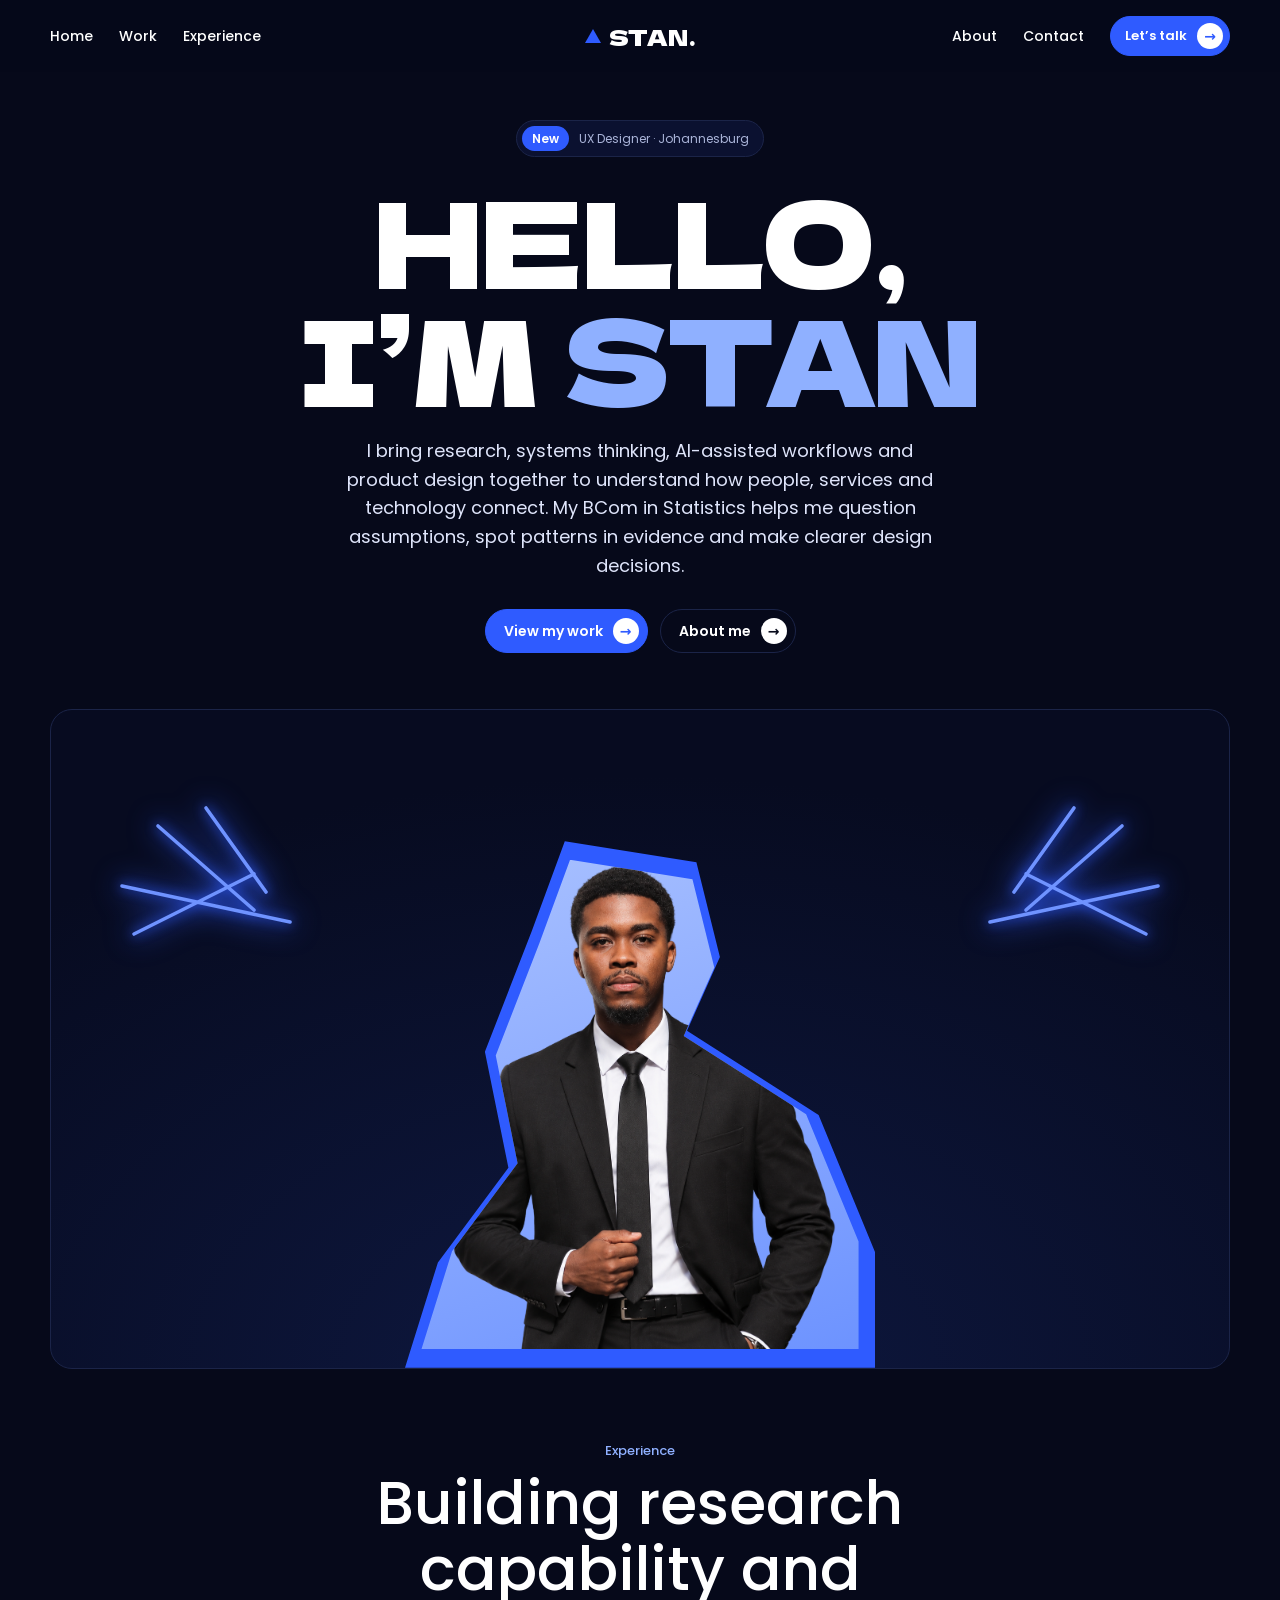
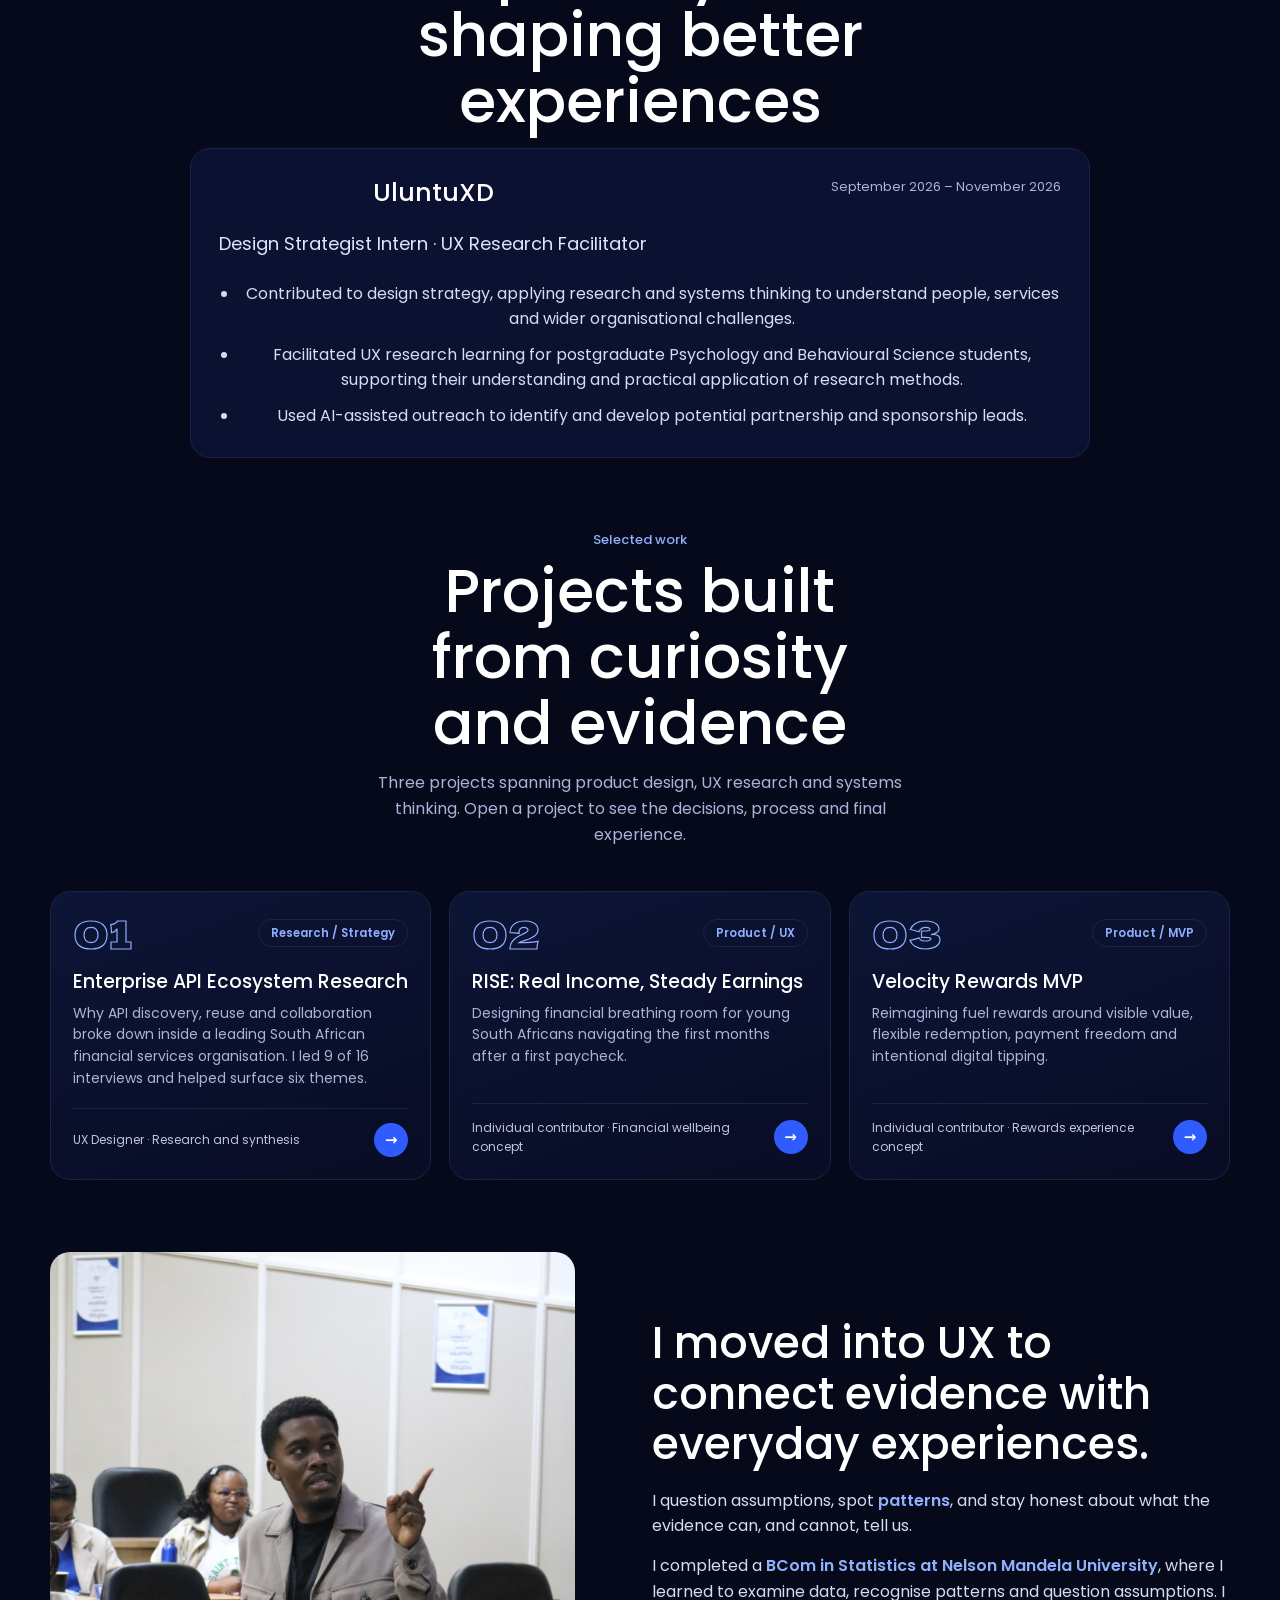
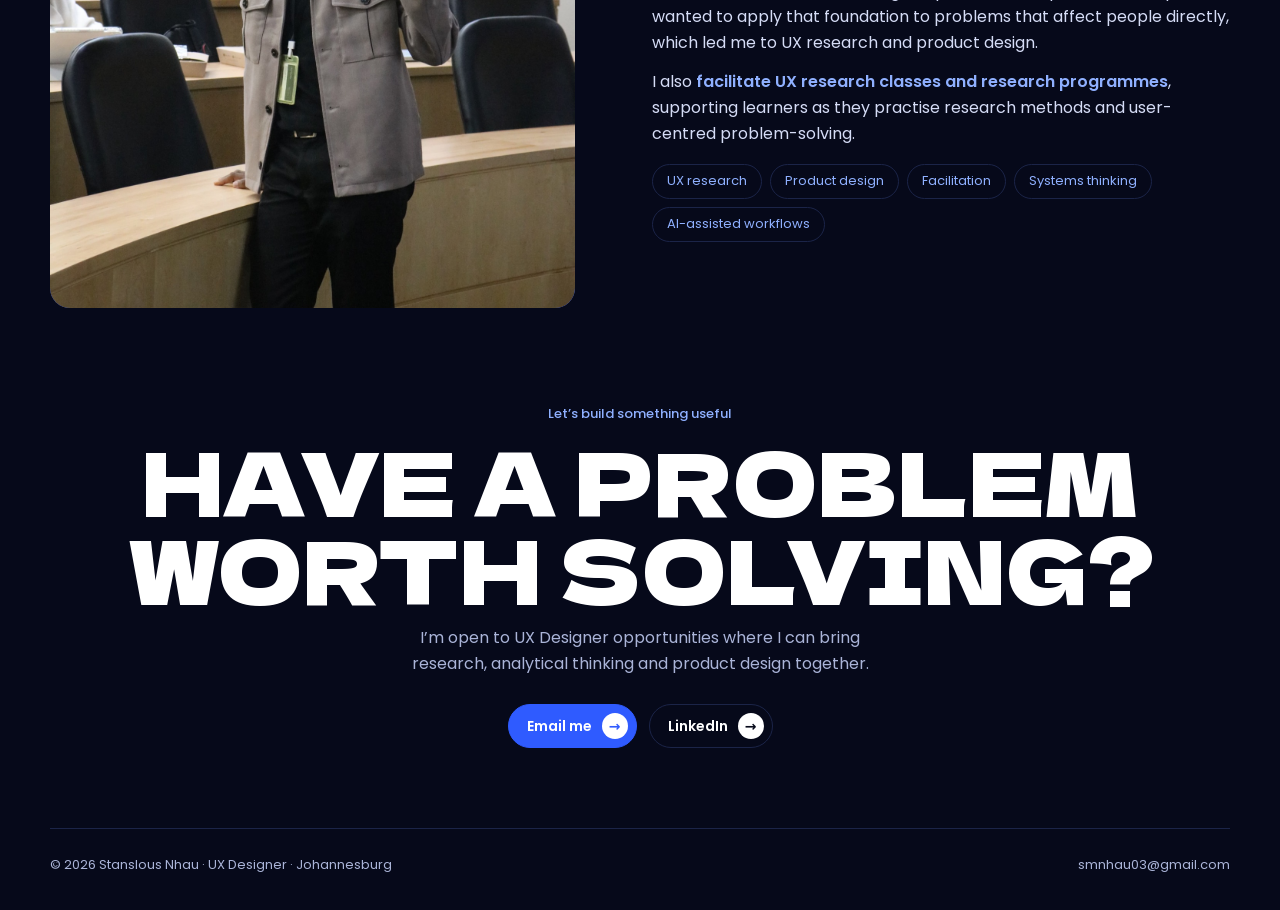
==== commit 5571f256: "EXPP" ====
--- a/index.html
+++ b/index.html
@@ -102,6 +102,15 @@
 .cap p{margin:0 0 12px;color:var(--mute);font-size:14.5px}
 .role{font-size:12.5px;color:#fff;opacity:.85}
 
+.experience{padding-top:72px}
+.experience-card{max-width:900px;margin:0 auto;border:1px solid var(--line);border-radius:20px;background:var(--panel);padding:28px}
+.experience-heading{display:flex;justify-content:space-between;align-items:flex-start;gap:20px;flex-wrap:wrap}
+.experience-card h3{margin:0;font:500 25px/1.25 var(--sans)}
+.experience-role{margin:6px 0 0;color:var(--blue-l);font-size:14px}
+.experience-date{color:var(--mute);font-size:13px}
+.experience-card ul{margin:22px 0 0;padding-left:20px;color:#d5dcf6}
+.experience-card li{padding:0 0 10px 4px}
+.experience-card li:last-child{padding-bottom:0}
 .lab{display:grid;grid-template-columns:1fr 1.1fr;gap:40px;align-items:stretch}
 .steps{display:grid;align-content:start}
 .step{position:relative;background:none;border:0;border-top:1px solid var(--line);font:inherit;color:inherit;text-align:left;cursor:pointer;padding:20px 0 22px}
@@ -140,7 +149,7 @@
 
 @media(max-width:820px){
   .feats{grid-template-columns:1fr;padding:48px 0}.feat{padding:22px 0}.feat+.feat{border-left:0;border-top:1px solid var(--line)}
-  .grid,.lab,.about{grid-template-columns:1fr}.wide .art{aspect-ratio:16/10}.panel{min-height:280px}
+  .grid,.lab,.about{grid-template-columns:1fr}.wide .art{aspect-ratio:16/10}.panel{min-height:280px}.experience-card{padding:22px}.experience-heading{display:block}.experience-date{display:block;margin-top:10px}
   .neon{width:30%}
 }
 @media(prefers-reduced-motion:reduce){*,*::before,*::after{animation:none!important;transition:none!important}html{scroll-behavior:auto}.js .rv{opacity:1;transform:none}}
@@ -174,30 +183,43 @@
 <div class="prog" aria-hidden="true"></div>
 <header class="nav"><div class="w">
   <nav class="bar" aria-label="Main">
-    <ul class="l"><li><a href="#top">Home</a></li><li><a href="#work">Work</a></li><li><a href="#process">Process</a></li></ul>
+    <ul class="l"><li><a href="#top">Home</a></li><li><a href="#work">Work</a></li><li><a href="#experience">Experience</a></li></ul>
     <a class="logo" href="#top"><i></i>STAN.</a>
     <ul class="r"><li><a href="#about">About</a></li><li><a href="#contact">Contact</a></li><li><a class="pill small" href="#contact">Let’s talk <b>→</b></a></li></ul>
     <button class="menu" type="button" id="menu" aria-expanded="false" aria-controls="drop">Menu</button>
   </nav>
-  <div class="drop" id="drop"><a href="#work">Work</a><a href="#process">Process</a><a href="#about">About</a><a href="#contact">Contact</a><a class="pill" href="#contact">Let’s talk <b>→</b></a></div>
+  <div class="drop" id="drop"><a href="#work">Work</a><a href="#experience">Experience</a><a href="#about">About</a><a href="#contact">Contact</a><a class="pill" href="#contact">Let’s talk <b>→</b></a></div>
 </div></header>
 
 <main>
 <div class="w hero" id="top">
   <div class="badge"><b>New</b>UX Designer · Johannesburg</div>
   <h1>Hello, I’m <em>Stan</em></h1>
-  <p>I research people’s needs and design digital products around them. My BCom in Statistics helps me question assumptions, spot patterns in evidence and make clearer design decisions.</p>
+  <p>I bring research, systems thinking, AI-assisted workflows and product design together to understand how people, services and technology connect. My BCom in Statistics helps me question assumptions, spot patterns in evidence and make clearer design decisions.</p>
   <div class="btns"><a class="pill" href="#work">View my work <b>→</b></a><a class="pill o" href="#about">About me <b>→</b></a></div>
   <div class="frame" id="frame">
     <svg class="neon l" viewBox="0 0 200 140" aria-hidden="true"><path d="M10 70 L150 100M40 20 L120 90M80 5 L130 75M20 110 L120 60"/></svg>
     <svg class="neon r" viewBox="0 0 200 140" aria-hidden="true"><path d="M10 70 L150 100M40 20 L120 90M80 5 L130 75M20 110 L120 60"/></svg>
     <div class="blob" id="blob" role="img" aria-label="Portrait of Stanslous Nhau"><div class="in">SN<img src="assets/stan-portrait.png" alt="" onerror="this.remove()"></div></div>
   </div>
-  <div class="feats">
-    <div class="feat rv"><h3>Research-led</h3><p>Interviews, affinity mapping and synthesis that turn conversations into decisions.</p></div>
-    <div class="feat rv"><h3>Evidence-first</h3><p>A statistics background to question assumptions and spot patterns in the data.</p></div>
-    <div class="feat rv"><h3>Human-centred</h3><p>Flows, concepts and products designed around what people actually need.</p></div>
-  </div>
+  <section class="experience" id="experience">
+    <div class="eyebrow rv">Experience</div>
+    <h2 class="t rv">Building research capability and shaping better experiences</h2>
+    <div class="experience-card rv">
+      <div class="experience-heading">
+        <div>
+          <h3>UluntuXD</h3>
+          <p class="experience-role">Design Strategist Intern · UX Research Facilitator</p>
+        </div>
+        <span class="experience-date">September 2026 – November 2026</span>
+      </div>
+      <ul>
+        <li>Contributed to design strategy, applying research and systems thinking to understand people, services and wider organisational challenges.</li>
+        <li>Facilitated UX research learning for postgraduate Psychology and Behavioural Science students, supporting their understanding and practical application of research methods.</li>
+        <li>Used AI-assisted outreach to identify and develop potential partnership and sponsorship leads.</li>
+      </ul>
+    </div>
+  </section>
 </div>
 
 <section id="work"><div class="w">
@@ -211,21 +233,6 @@
   </div>
 </div></section>
 
-<section id="process"><div class="w">
-  <div class="eyebrow rv">How I work</div>
-  <h2 class="t rv">From messy questions to useful decisions</h2>
-  <p class="sub rv">Pick a step and watch the evidence reorganise.</p>
-  <div class="lab rv">
-    <div class="steps" role="group" aria-label="Process steps">
-      <button class="step" type="button" aria-pressed="true" data-m="0" data-c="Raw evidence: scattered observations"><b>Understand</b><span>Research the people, context and constraints before jumping to solutions.</span></button>
-      <button class="step" type="button" aria-pressed="false" data-m="1" data-c="Patterns: signals start to cluster"><b>Make sense</b><span>Turn observations and data into patterns, priorities and a clear point of view.</span></button>
-      <button class="step" type="button" aria-pressed="false" data-m="2" data-c="Structure: ideas organised into flows"><b>Design</b><span>Translate evidence into flows, concepts and product experiences people can use.</span></button>
-      <button class="step" type="button" aria-pressed="false" data-m="3" data-c="Story: connected into one clear direction"><b>Communicate</b><span>Bring teams along through storytelling, facilitation and clear design rationale.</span></button>
-    </div>
-    <div class="panel"><canvas id="pc" aria-hidden="true"></canvas><div class="pnum pop" id="pnum" aria-hidden="true">01</div><div class="pcap" id="pcap" aria-live="polite">Raw evidence: scattered observations</div></div>
-  </div>
-</div></section>
-
 <section id="about"><div class="w about">
   <div class="photo rv">SN<img src="assets/stan-about.jpg" alt="Stanslous Nhau presenting in a workshop" onerror="this.remove()"></div>
   <div>
@@ -233,7 +240,7 @@
     <p class="rv">I question assumptions, spot <b>patterns</b>, and stay honest about what the evidence can, and cannot, tell us.</p>
     <p class="rv">I completed a <b>BCom in Statistics at Nelson Mandela University</b>, where I learned to examine data, recognise patterns and question assumptions. I wanted to apply that foundation to problems that affect people directly, which led me to UX research and product design.</p>
     <p class="rv">I also <b>facilitate UX research classes and research programmes</b>, supporting learners as they practise research methods and user-centred problem-solving.</p>
-    <div class="chips rv"><span>UX research</span><span>Product design</span><span>Facilitation</span><span>Systems thinking</span></div>
+    <div class="chips rv"><span>UX research</span><span>Product design</span><span>Facilitation</span><span>Systems thinking</span><span>AI-assisted workflows</span></div>
   </div>
 </div></section>
 
@@ -261,49 +268,7 @@
   var fr=d.getElementById('frame'),bl=d.getElementById('blob');
   if(!RM){fr.addEventListener('pointermove',function(e){var r=fr.getBoundingClientRect();bl.style.transform='translateX('+(((e.clientX-r.left)/r.width-.5)*24)+'px)'});fr.addEventListener('pointerleave',function(){bl.style.transform=''})}
 
-  function Dots(cv,host,N){
-    var c=cv.getContext('2d'),dpr=Math.min(devicePixelRatio||1,2),W=0,H=0,P=[],mode=0,mx=-999,my=-999,L=100,run=false,init=false;
-    for(var i=0;i<N;i++)P.push({rx:Math.random(),ry:Math.random(),a:Math.random()*6.283,rr:Math.sqrt(Math.random()),g:i%4,x:0,y:0,tx:0,ty:0,ph:Math.random()*6.283});
-    function layout(){
-      var m=Math.min(W,H),cols=Math.ceil(Math.sqrt(N*W/H)),rows=Math.ceil(N/cols),C=[[.2,.3],[.78,.28],[.28,.74],[.76,.72]];
-      P.forEach(function(p,i){
-        if(mode===0){p.tx=p.rx*W;p.ty=p.ry*H}
-        else if(mode===1){var k=C[p.g];p.tx=k[0]*W+Math.cos(p.a)*p.rr*m*.17;p.ty=k[1]*H+Math.sin(p.a)*p.rr*m*.17}
-        else if(mode===2){p.tx=((i%cols)+.5)/cols*W;p.ty=(Math.floor(i/cols)+.5)/rows*H}
-        else{var t=i/N;p.tx=t*W;p.ty=H*.5+Math.sin(t*9.4)*H*.22+(p.ry-.5)*H*.1}
-        if(!init){p.x=p.rx*W;p.y=p.ry*H}
-      });
-      init=true;L=[m*.15,m*.2,Math.max(W/cols,H/rows)*1.1,m*.2][mode];
-      if(RM){P.forEach(function(p){p.x=p.tx;p.y=p.ty});draw(0)}
-    }
-    function draw(t){
-      c.clearRect(0,0,W,H);
-      P.forEach(function(p){
-        if(!RM){p.x+=(p.tx+Math.sin(t/900+p.ph)*3-p.x)*.07;p.y+=(p.ty+Math.cos(t/1100+p.ph)*3-p.y)*.07;var dx=mx-p.x,dy=my-p.y;if(dx*dx+dy*dy<22500){p.x+=dx*.01;p.y+=dy*.01}}
-      });
-      c.lineWidth=1;
-      for(var i=0;i<N;i++){
-        var a=P[i];
-        for(var j=i+1;j<N;j++){var b=P[j],dx=a.x-b.x,dy=a.y-b.y,d=Math.sqrt(dx*dx+dy*dy);if(d<L){c.strokeStyle='rgba(120,160,255,'+((1-d/L)*.35)+')';c.beginPath();c.moveTo(a.x,a.y);c.lineTo(b.x,b.y);c.stroke()}}
-        var mdx=mx-a.x,mdy=my-a.y,md=Math.sqrt(mdx*mdx+mdy*mdy);
-        if(md<150){c.strokeStyle='rgba(160,190,255,'+((1-md/150)*.8)+')';c.beginPath();c.moveTo(a.x,a.y);c.lineTo(mx,my);c.stroke()}
-        c.fillStyle=md<150?'#fff':'rgba(140,175,255,.8)';c.beginPath();c.arc(a.x,a.y,md<150?3:2.2,0,6.283);c.fill();
-      }
-    }
-    function frame(t){if(!run)return;draw(t);requestAnimationFrame(frame)}
-    function size(){var r=cv.getBoundingClientRect();if(!r.width||!r.height)return;W=r.width;H=r.height;cv.width=W*dpr;cv.height=H*dpr;c.setTransform(dpr,0,0,dpr,0,0);layout()}
-    host.addEventListener('pointermove',function(e){var r=cv.getBoundingClientRect();mx=e.clientX-r.left;my=e.clientY-r.top;if(RM)draw(0)});
-    host.addEventListener('pointerleave',function(){mx=my=-999;if(RM)draw(0)});
-    if('ResizeObserver' in window)new ResizeObserver(size).observe(host);else addEventListener('resize',size);
-    size();
-    if(!RM){if('IntersectionObserver' in window)new IntersectionObserver(function(en){var v=en[0].isIntersecting;if(v&&!run){run=true;requestAnimationFrame(frame)}else if(!v)run=false}).observe(host);else{run=true;requestAnimationFrame(frame)}}
-    return{set:function(m){mode=m;layout()}};
-  }
-  var pd=Dots(d.getElementById('pc'),d.querySelector('.panel'),innerWidth<600?36:52),steps=d.querySelectorAll('.step'),cap=d.getElementById('pcap'),pn=d.getElementById('pnum'),box=d.querySelector('.steps'),cur=0;
-  function go(i){cur=i;steps.forEach(function(x,k){x.setAttribute('aria-pressed',k===i?'true':'false')});pd.set(i);cap.textContent=steps[i].dataset.c;pn.textContent='0'+(i+1);pn.classList.remove('pop');void pn.offsetWidth;pn.classList.add('pop')}
-  steps.forEach(function(b,i){b.addEventListener('click',function(){go(i)})});
-  box.addEventListener('animationend',function(e){if(e.animationName==='fill')go((cur+1)%steps.length)});
-  if(!RM&&'IntersectionObserver' in window)new IntersectionObserver(function(en){box.classList.toggle('playing',en[0].isIntersecting)},{threshold:.35}).observe(d.querySelector('.lab'));
+
 })();
 </script>
 </body>
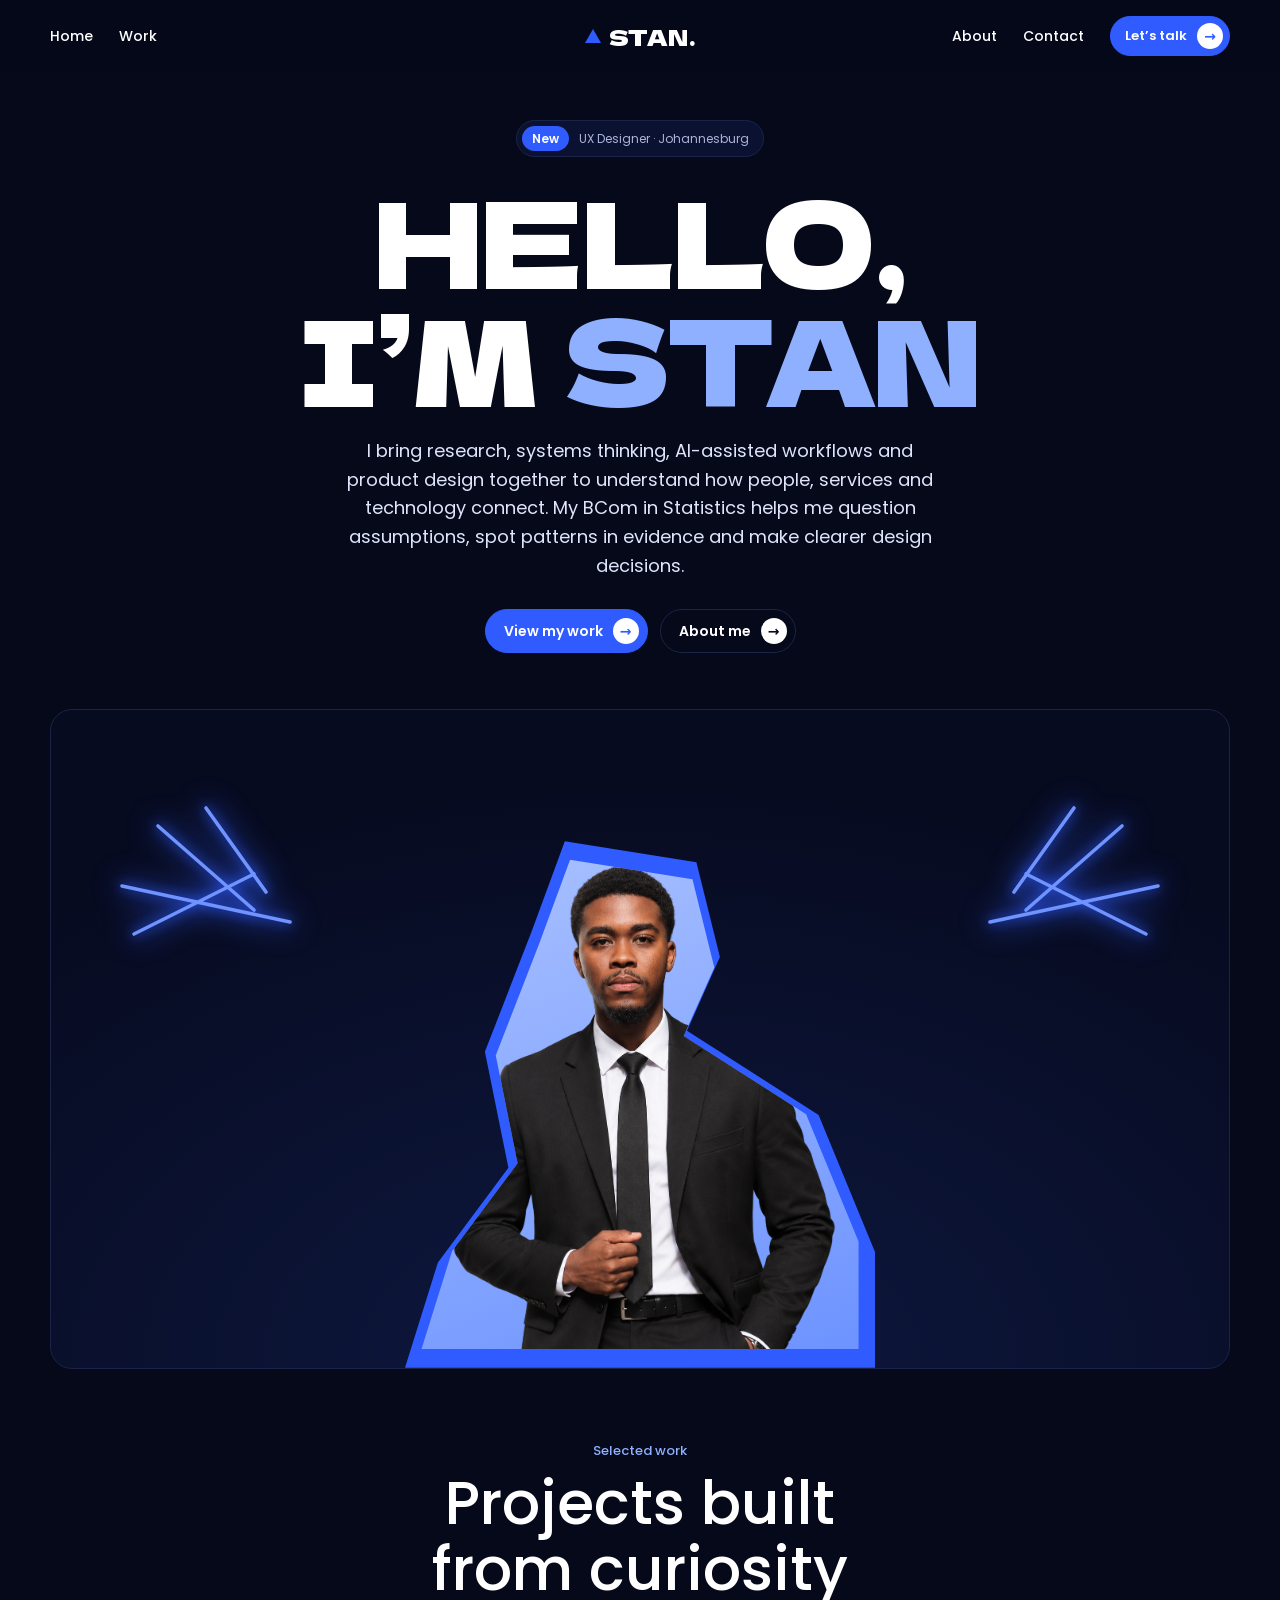
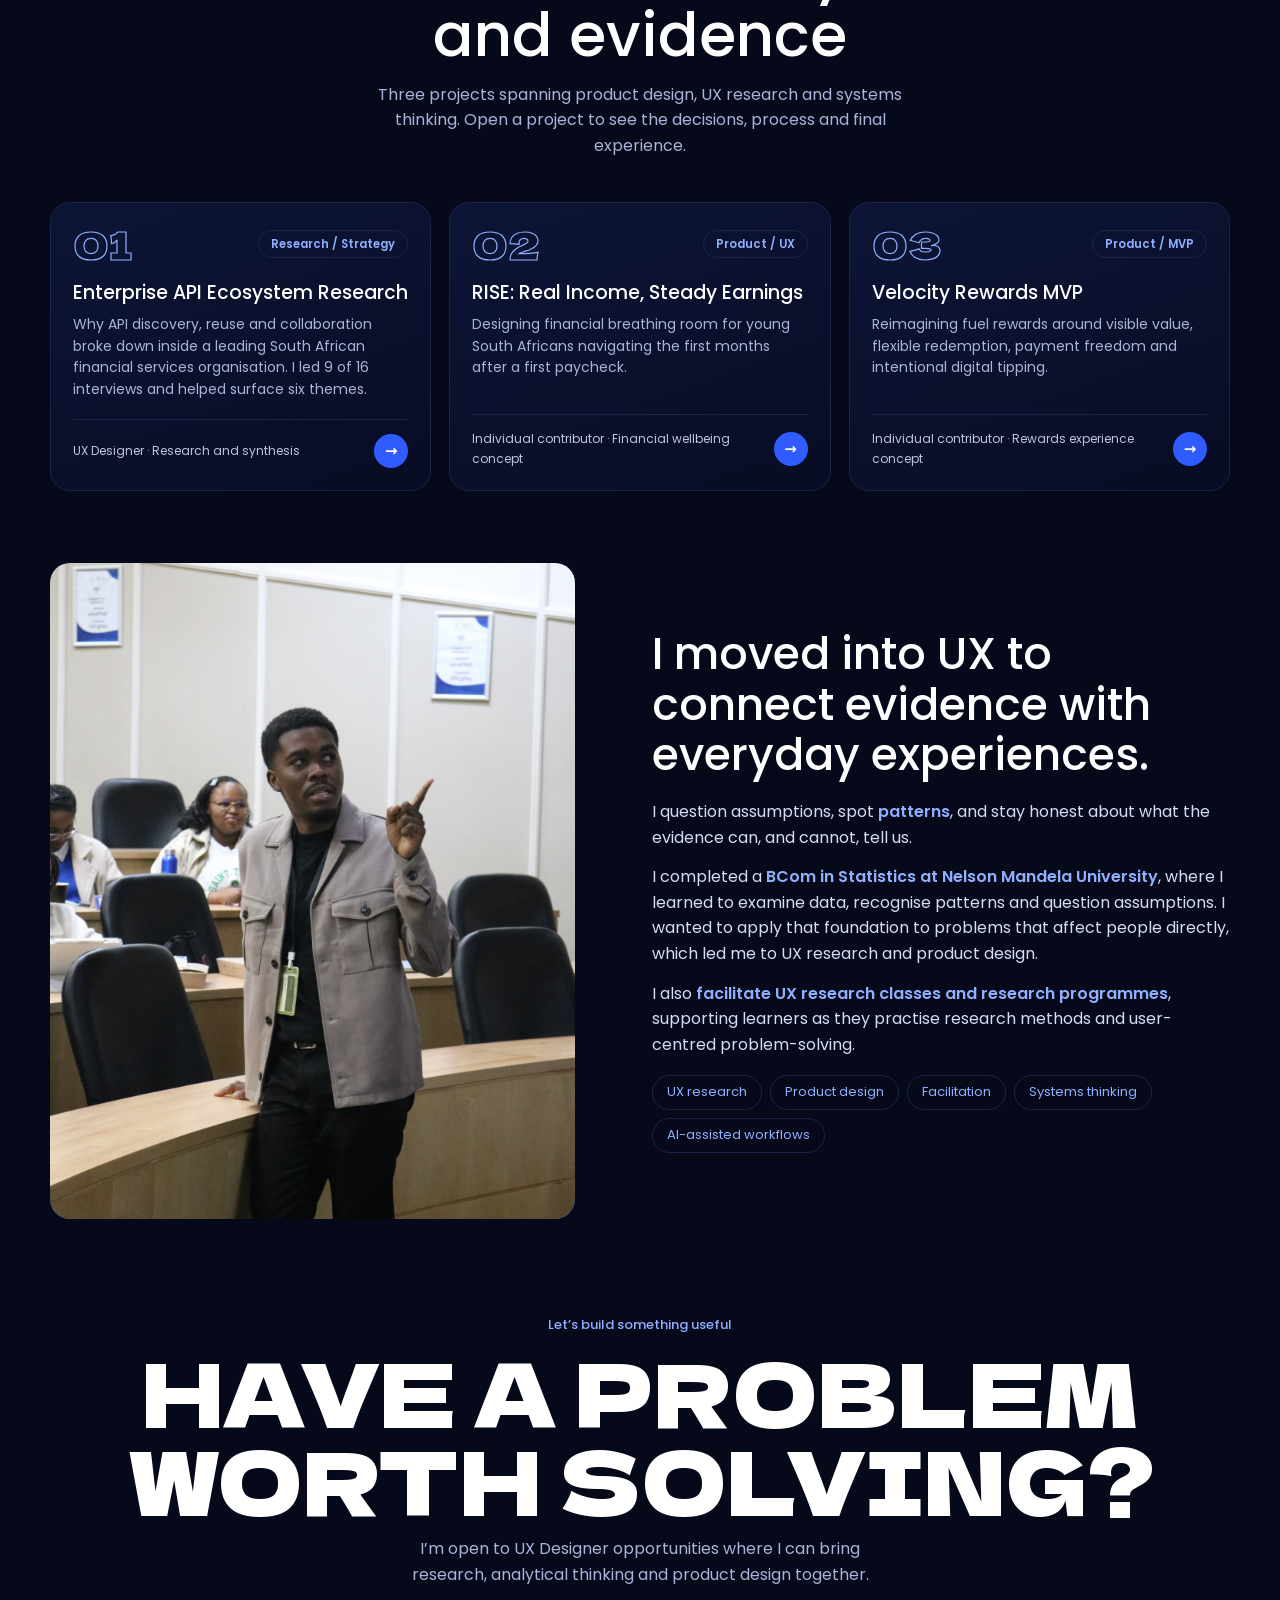
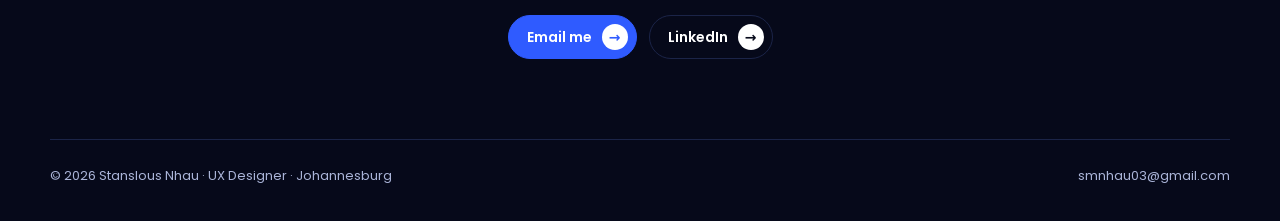
==== commit 92e431a5: "rem" ====
--- a/index.html
+++ b/index.html
@@ -102,15 +102,6 @@
 .cap p{margin:0 0 12px;color:var(--mute);font-size:14.5px}
 .role{font-size:12.5px;color:#fff;opacity:.85}
 
-.experience{padding-top:72px}
-.experience-card{max-width:900px;margin:0 auto;border:1px solid var(--line);border-radius:20px;background:var(--panel);padding:28px}
-.experience-heading{display:flex;justify-content:space-between;align-items:flex-start;gap:20px;flex-wrap:wrap}
-.experience-card h3{margin:0;font:500 25px/1.25 var(--sans)}
-.experience-role{margin:6px 0 0;color:var(--blue-l);font-size:14px}
-.experience-date{color:var(--mute);font-size:13px}
-.experience-card ul{margin:22px 0 0;padding-left:20px;color:#d5dcf6}
-.experience-card li{padding:0 0 10px 4px}
-.experience-card li:last-child{padding-bottom:0}
 .lab{display:grid;grid-template-columns:1fr 1.1fr;gap:40px;align-items:stretch}
 .steps{display:grid;align-content:start}
 .step{position:relative;background:none;border:0;border-top:1px solid var(--line);font:inherit;color:inherit;text-align:left;cursor:pointer;padding:20px 0 22px}
@@ -149,7 +140,7 @@
 
 @media(max-width:820px){
   .feats{grid-template-columns:1fr;padding:48px 0}.feat{padding:22px 0}.feat+.feat{border-left:0;border-top:1px solid var(--line)}
-  .grid,.lab,.about{grid-template-columns:1fr}.wide .art{aspect-ratio:16/10}.panel{min-height:280px}.experience-card{padding:22px}.experience-heading{display:block}.experience-date{display:block;margin-top:10px}
+  .grid,.lab,.about{grid-template-columns:1fr}.wide .art{aspect-ratio:16/10}.panel{min-height:280px}
   .neon{width:30%}
 }
 @media(prefers-reduced-motion:reduce){*,*::before,*::after{animation:none!important;transition:none!important}html{scroll-behavior:auto}.js .rv{opacity:1;transform:none}}
@@ -183,12 +174,12 @@
 <div class="prog" aria-hidden="true"></div>
 <header class="nav"><div class="w">
   <nav class="bar" aria-label="Main">
-    <ul class="l"><li><a href="#top">Home</a></li><li><a href="#work">Work</a></li><li><a href="#experience">Experience</a></li></ul>
+    <ul class="l"><li><a href="#top">Home</a></li><li><a href="#work">Work</a></li></ul>
     <a class="logo" href="#top"><i></i>STAN.</a>
     <ul class="r"><li><a href="#about">About</a></li><li><a href="#contact">Contact</a></li><li><a class="pill small" href="#contact">Let’s talk <b>→</b></a></li></ul>
     <button class="menu" type="button" id="menu" aria-expanded="false" aria-controls="drop">Menu</button>
   </nav>
-  <div class="drop" id="drop"><a href="#work">Work</a><a href="#experience">Experience</a><a href="#about">About</a><a href="#contact">Contact</a><a class="pill" href="#contact">Let’s talk <b>→</b></a></div>
+  <div class="drop" id="drop"><a href="#work">Work</a><a href="#about">About</a><a href="#contact">Contact</a><a class="pill" href="#contact">Let’s talk <b>→</b></a></div>
 </div></header>
 
 <main>
@@ -202,24 +193,7 @@
     <svg class="neon r" viewBox="0 0 200 140" aria-hidden="true"><path d="M10 70 L150 100M40 20 L120 90M80 5 L130 75M20 110 L120 60"/></svg>
     <div class="blob" id="blob" role="img" aria-label="Portrait of Stanslous Nhau"><div class="in">SN<img src="assets/stan-portrait.png" alt="" onerror="this.remove()"></div></div>
   </div>
-  <section class="experience" id="experience">
-    <div class="eyebrow rv">Experience</div>
-    <h2 class="t rv">Building research capability and shaping better experiences</h2>
-    <div class="experience-card rv">
-      <div class="experience-heading">
-        <div>
-          <h3>UluntuXD</h3>
-          <p class="experience-role">Design Strategist Intern · UX Research Facilitator</p>
-        </div>
-        <span class="experience-date">September 2026 – November 2026</span>
-      </div>
-      <ul>
-        <li>Contributed to design strategy, applying research and systems thinking to understand people, services and wider organisational challenges.</li>
-        <li>Facilitated UX research learning for postgraduate Psychology and Behavioural Science students, supporting their understanding and practical application of research methods.</li>
-        <li>Used AI-assisted outreach to identify and develop potential partnership and sponsorship leads.</li>
-      </ul>
-    </div>
-  </section>
+  
 </div>
 
 <section id="work"><div class="w">
